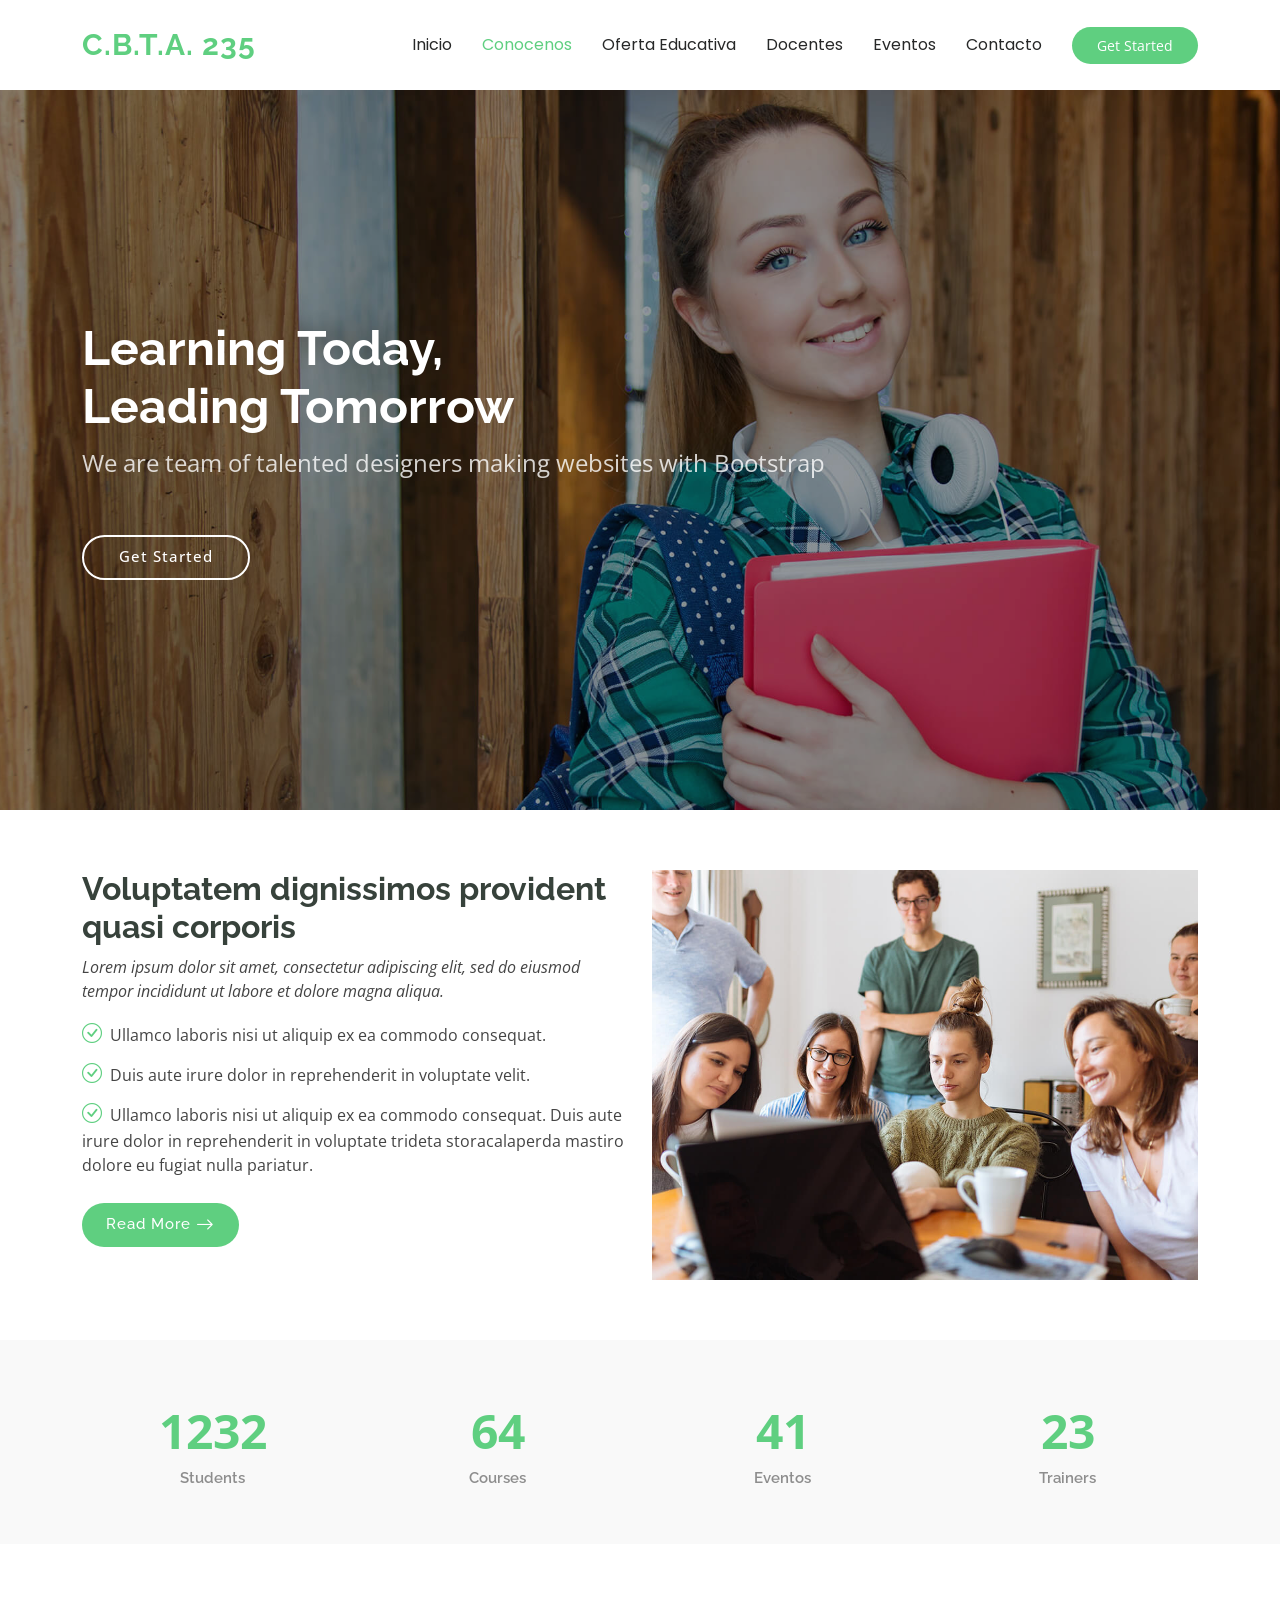
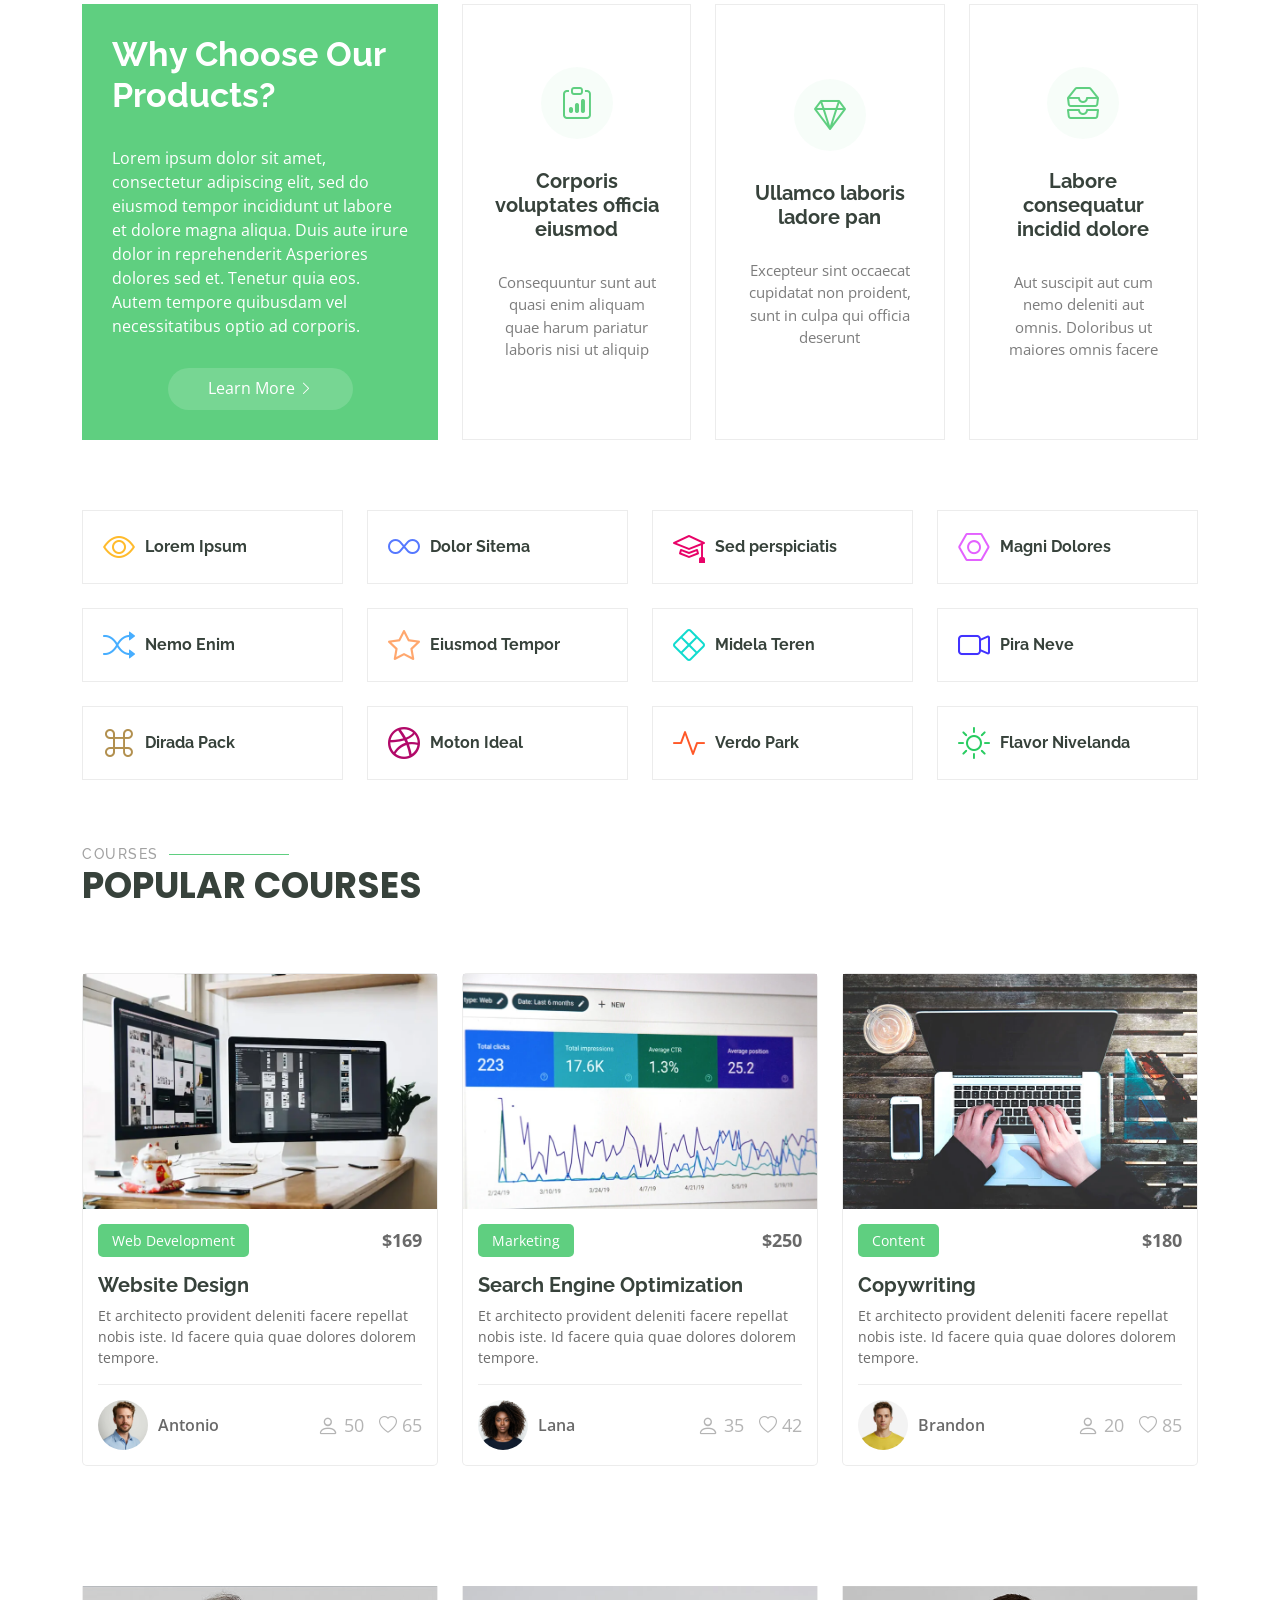
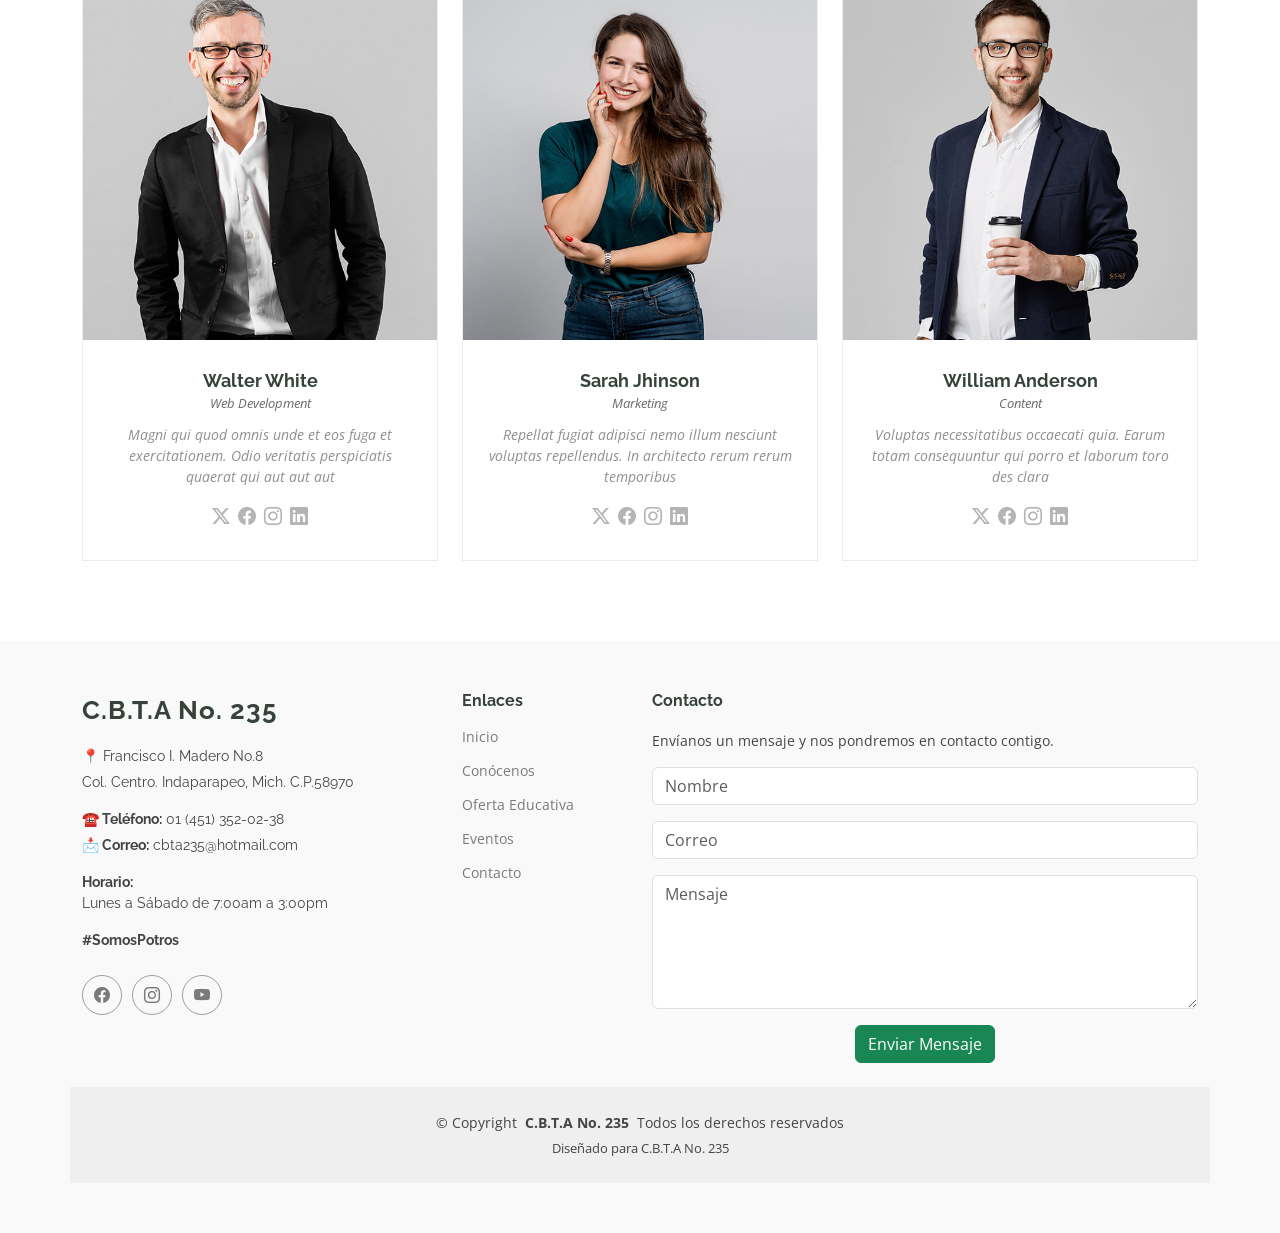
==== Pagina/index.html @ c80070fd "Contactos funcionando" ====
<!DOCTYPE html>
<html lang="en">

<head>
  <meta charset="utf-8">
  <meta content="width=device-width, initial-scale=1.0" name="viewport">
  <title>C.B.T.A. 235</title>
  <meta name="description" content="">
  <meta name="keywords" content="">

  <!-- Favicons -->
  <link href="assets/img/favicon.png" rel="icon">
  <link href="assets/img/apple-touch-icon.png" rel="apple-touch-icon">

  <!-- Fonts -->
  <link href="https://fonts.googleapis.com" rel="preconnect">
  <link href="https://fonts.gstatic.com" rel="preconnect" crossorigin>
  <link href="https://fonts.googleapis.com/css2?family=Open+Sans:ital,wght@0,300;0,400;0,500;0,600;0,700;0,800;1,300;1,400;1,500;1,600;1,700;1,800&family=Poppins:ital,wght@0,100;0,200;0,300;0,400;0,500;0,600;0,700;0,800;0,900;1,100;1,200;1,300;1,400;1,500;1,600;1,700;1,800;1,900&family=Raleway:ital,wght@0,100;0,200;0,300;0,400;0,500;0,600;0,700;0,800;0,900;1,100;1,200;1,300;1,400;1,500;1,600;1,700;1,800;1,900&display=swap" rel="stylesheet">

  <!-- Vendor CSS Files -->
  <link href="assets/vendor/bootstrap/css/bootstrap.min.css" rel="stylesheet">
  <link href="assets/vendor/bootstrap-icons/bootstrap-icons.css" rel="stylesheet">
  <link href="assets/vendor/aos/aos.css" rel="stylesheet">
  <link href="assets/vendor/glightbox/css/glightbox.min.css" rel="stylesheet">
  <link href="assets/vendor/swiper/swiper-bundle.min.css" rel="stylesheet">

  <!-- Main CSS File -->
  <link href="assets/css/main.css" rel="stylesheet">


</head>

<body class="index-page">

  <header id="header" class="header d-flex align-items-center sticky-top">
    <div class="container-fluid container-xl position-relative d-flex align-items-center">

      <a href="index.html" class="logo d-flex align-items-center me-auto">
        <!-- Uncomment the line below if you also wish to use an image logo -->
        <!-- <img src="assets/img/logo.webp" alt=""> -->
        <h1 class="sitename">C.B.T.A. 235</h1>
      </a>

      <nav id="navmenu" class="navmenu">
        <ul>
          <li><a href="index.html">Inicio<br></a></li>
          <li><a href="about.html" class="active">Conocenos</a></li>
          <li><a href="courses.html">Oferta Educativa</a></li>
          <li><a href="trainers.html">Docentes</a></li>
          <li><a href="events.html">Eventos</a></li>
          <li><a href="contact.html">Contacto</a></li>
        </ul>
        <i class="mobile-nav-toggle d-xl-none bi bi-list"></i>
      </nav>

      <a class="btn-getstarted" href="courses.html">Get Started</a>

    </div>
  </header>

  <main class="main">

    <!-- Hero Section -->
    <section id="hero" class="hero section dark-background">

      <img src="assets/img/hero-bg.jpg" alt="" data-aos="fade-in">

      <div class="container">
        <h2 data-aos="fade-up" data-aos-delay="100">Learning Today,<br>Leading Tomorrow</h2>
        <p data-aos="fade-up" data-aos-delay="200">We are team of talented designers making websites with Bootstrap</p>
        <div class="d-flex mt-4" data-aos="fade-up" data-aos-delay="300">
          <a href="courses.html" class="btn-get-started">Get Started</a>
        </div>
      </div>

    </section><!-- /Hero Section -->

    <!-- About Section -->
    <section id="about" class="about section">

      <div class="container">

        <div class="row gy-4">

          <div class="col-lg-6 order-1 order-lg-2" data-aos="fade-up" data-aos-delay="100">
            <img src="assets/img/about.jpg" class="img-fluid" alt="">
          </div>

          <div class="col-lg-6 order-2 order-lg-1 content" data-aos="fade-up" data-aos-delay="200">
            <h3>Voluptatem dignissimos provident quasi corporis</h3>
            <p class="fst-italic">
              Lorem ipsum dolor sit amet, consectetur adipiscing elit, sed do eiusmod tempor incididunt ut labore et dolore
              magna aliqua.
            </p>
            <ul>
              <li><i class="bi bi-check-circle"></i> <span>Ullamco laboris nisi ut aliquip ex ea commodo consequat.</span></li>
              <li><i class="bi bi-check-circle"></i> <span>Duis aute irure dolor in reprehenderit in voluptate velit.</span></li>
              <li><i class="bi bi-check-circle"></i> <span>Ullamco laboris nisi ut aliquip ex ea commodo consequat. Duis aute irure dolor in reprehenderit in voluptate trideta storacalaperda mastiro dolore eu fugiat nulla pariatur.</span></li>
            </ul>
            <a href="#" class="read-more"><span>Read More</span><i class="bi bi-arrow-right"></i></a>
          </div>

        </div>

      </div>

    </section><!-- /About Section -->

    <!-- Counts Section -->
    <section id="counts" class="section counts light-background">

      <div class="container" data-aos="fade-up" data-aos-delay="100">

        <div class="row gy-4">

          <div class="col-lg-3 col-md-6">
            <div class="stats-item text-center w-100 h-100">
              <span data-purecounter-start="0" data-purecounter-end="1232" data-purecounter-duration="1" class="purecounter"></span>
              <p>Students</p>
            </div>
          </div><!-- End Stats Item -->

          <div class="col-lg-3 col-md-6">
            <div class="stats-item text-center w-100 h-100">
              <span data-purecounter-start="0" data-purecounter-end="64" data-purecounter-duration="1" class="purecounter"></span>
              <p>Courses</p>
            </div>
          </div><!-- End Stats Item -->

          <div class="col-lg-3 col-md-6">
            <div class="stats-item text-center w-100 h-100">
              <span data-purecounter-start="0" data-purecounter-end="42" data-purecounter-duration="1" class="purecounter"></span>
              <p>Eventos</p>
            </div>
          </div><!-- End Stats Item -->

          <div class="col-lg-3 col-md-6">
            <div class="stats-item text-center w-100 h-100">
              <span data-purecounter-start="0" data-purecounter-end="24" data-purecounter-duration="1" class="purecounter"></span>
              <p>Trainers</p>
            </div>
          </div><!-- End Stats Item -->

        </div>

      </div>

    </section><!-- /Counts Section -->

    <!-- Why Us Section -->
    <section id="why-us" class="section why-us">

      <div class="container">

        <div class="row gy-4">

          <div class="col-lg-4" data-aos="fade-up" data-aos-delay="100">
            <div class="why-box">
              <h3>Why Choose Our Products?</h3>
              <p>
                Lorem ipsum dolor sit amet, consectetur adipiscing elit, sed do eiusmod tempor incididunt ut labore et dolore magna aliqua. Duis aute irure dolor in reprehenderit
                Asperiores dolores sed et. Tenetur quia eos. Autem tempore quibusdam vel necessitatibus optio ad corporis.
              </p>
              <div class="text-center">
                <a href="#" class="more-btn"><span>Learn More</span> <i class="bi bi-chevron-right"></i></a>
              </div>
            </div>
          </div><!-- End Why Box -->

          <div class="col-lg-8 d-flex align-items-stretch">
            <div class="row gy-4" data-aos="fade-up" data-aos-delay="200">

              <div class="col-xl-4">
                <div class="icon-box d-flex flex-column justify-content-center align-items-center">
                  <i class="bi bi-clipboard-data"></i>
                  <h4>Corporis voluptates officia eiusmod</h4>
                  <p>Consequuntur sunt aut quasi enim aliquam quae harum pariatur laboris nisi ut aliquip</p>
                </div>
              </div><!-- End Icon Box -->

              <div class="col-xl-4" data-aos="fade-up" data-aos-delay="300">
                <div class="icon-box d-flex flex-column justify-content-center align-items-center">
                  <i class="bi bi-gem"></i>
                  <h4>Ullamco laboris ladore pan</h4>
                  <p>Excepteur sint occaecat cupidatat non proident, sunt in culpa qui officia deserunt</p>
                </div>
              </div><!-- End Icon Box -->

              <div class="col-xl-4" data-aos="fade-up" data-aos-delay="400">
                <div class="icon-box d-flex flex-column justify-content-center align-items-center">
                  <i class="bi bi-inboxes"></i>
                  <h4>Labore consequatur incidid dolore</h4>
                  <p>Aut suscipit aut cum nemo deleniti aut omnis. Doloribus ut maiores omnis facere</p>
                </div>
              </div><!-- End Icon Box -->

            </div>
          </div>

        </div>

      </div>

    </section><!-- /Why Us Section -->

    <!-- Features Section -->
    <section id="features" class="features section">

      <div class="container">

        <div class="row gy-4">

          <div class="col-lg-3 col-md-4" data-aos="fade-up" data-aos-delay="100">
            <div class="features-item">
              <i class="bi bi-eye" style="color: #ffbb2c;"></i>
              <h3><a href="" class="stretched-link">Lorem Ipsum</a></h3>
            </div>
          </div><!-- End Feature Item -->

          <div class="col-lg-3 col-md-4" data-aos="fade-up" data-aos-delay="200">
            <div class="features-item">
              <i class="bi bi-infinity" style="color: #5578ff;"></i>
              <h3><a href="" class="stretched-link">Dolor Sitema</a></h3>
            </div>
          </div><!-- End Feature Item -->

          <div class="col-lg-3 col-md-4" data-aos="fade-up" data-aos-delay="300">
            <div class="features-item">
              <i class="bi bi-mortarboard" style="color: #e80368;"></i>
              <h3><a href="" class="stretched-link">Sed perspiciatis</a></h3>
            </div>
          </div><!-- End Feature Item -->

          <div class="col-lg-3 col-md-4" data-aos="fade-up" data-aos-delay="400">
            <div class="features-item">
              <i class="bi bi-nut" style="color: #e361ff;"></i>
              <h3><a href="" class="stretched-link">Magni Dolores</a></h3>
            </div>
          </div><!-- End Feature Item -->

          <div class="col-lg-3 col-md-4" data-aos="fade-up" data-aos-delay="500">
            <div class="features-item">
              <i class="bi bi-shuffle" style="color: #47aeff;"></i>
              <h3><a href="" class="stretched-link">Nemo Enim</a></h3>
            </div>
          </div><!-- End Feature Item -->

          <div class="col-lg-3 col-md-4" data-aos="fade-up" data-aos-delay="600">
            <div class="features-item">
              <i class="bi bi-star" style="color: #ffa76e;"></i>
              <h3><a href="" class="stretched-link">Eiusmod Tempor</a></h3>
            </div>
          </div><!-- End Feature Item -->

          <div class="col-lg-3 col-md-4" data-aos="fade-up" data-aos-delay="700">
            <div class="features-item">
              <i class="bi bi-x-diamond" style="color: #11dbcf;"></i>
              <h3><a href="" class="stretched-link">Midela Teren</a></h3>
            </div>
          </div><!-- End Feature Item -->

          <div class="col-lg-3 col-md-4" data-aos="fade-up" data-aos-delay="800">
            <div class="features-item">
              <i class="bi bi-camera-video" style="color: #4233ff;"></i>
              <h3><a href="" class="stretched-link">Pira Neve</a></h3>
            </div>
          </div><!-- End Feature Item -->

          <div class="col-lg-3 col-md-4" data-aos="fade-up" data-aos-delay="900">
            <div class="features-item">
              <i class="bi bi-command" style="color: #b2904f;"></i>
              <h3><a href="" class="stretched-link">Dirada Pack</a></h3>
            </div>
          </div><!-- End Feature Item -->

          <div class="col-lg-3 col-md-4" data-aos="fade-up" data-aos-delay="1000">
            <div class="features-item">
              <i class="bi bi-dribbble" style="color: #b20969;"></i>
              <h3><a href="" class="stretched-link">Moton Ideal</a></h3>
            </div>
          </div><!-- End Feature Item -->

          <div class="col-lg-3 col-md-4" data-aos="fade-up" data-aos-delay="1100">
            <div class="features-item">
              <i class="bi bi-activity" style="color: #ff5828;"></i>
              <h3><a href="" class="stretched-link">Verdo Park</a></h3>
            </div>
          </div><!-- End Feature Item -->

          <div class="col-lg-3 col-md-4" data-aos="fade-up" data-aos-delay="1200">
            <div class="features-item">
              <i class="bi bi-brightness-high" style="color: #29cc61;"></i>
              <h3><a href="" class="stretched-link">Flavor Nivelanda</a></h3>
            </div>
          </div><!-- End Feature Item -->

        </div>

      </div>

    </section><!-- /Features Section -->

    <!-- Courses Section -->
    <section id="courses" class="courses section">

      <!-- Section Title -->
      <div class="container section-title" data-aos="fade-up">
        <h2>Courses</h2>
        <p>Popular Courses</p>
      </div><!-- End Section Title -->

      <div class="container">

        <div class="row">

          <div class="col-lg-4 col-md-6 d-flex align-items-stretch" data-aos="zoom-in" data-aos-delay="100">
            <div class="course-item">
              <img src="assets/img/course/course-1.webp" class="img-fluid" alt="...">
              <div class="course-content">
                <div class="d-flex justify-content-between align-items-center mb-3">
                  <p class="category">Web Development</p>
                  <p class="price">$169</p>
                </div>

                <h3><a href="course-details.html">Website Design</a></h3>
                <p class="description">Et architecto provident deleniti facere repellat nobis iste. Id facere quia quae dolores dolorem tempore.</p>
                <div class="trainer d-flex justify-content-between align-items-center">
                  <div class="trainer-profile d-flex align-items-center">
                    <img src="assets/img/person/person-m-7.webp" class="img-fluid" alt="">
                    <a href="" class="trainer-link">Antonio</a>
                  </div>
                  <div class="trainer-rank d-flex align-items-center">
                    <i class="bi bi-person user-icon"></i>&nbsp;50
                    &nbsp;&nbsp;
                    <i class="bi bi-heart heart-icon"></i>&nbsp;65
                  </div>
                </div>
              </div>
            </div>
          </div> <!-- End Course Item-->

          <div class="col-lg-4 col-md-6 d-flex align-items-stretch mt-4 mt-md-0" data-aos="zoom-in" data-aos-delay="200">
            <div class="course-item">
              <img src="assets/img/course/course-2.webp" class="img-fluid" alt="...">
              <div class="course-content">
                <div class="d-flex justify-content-between align-items-center mb-3">
                  <p class="category">Marketing</p>
                  <p class="price">$250</p>
                </div>

                <h3><a href="course-details.html">Search Engine Optimization</a></h3>
                <p class="description">Et architecto provident deleniti facere repellat nobis iste. Id facere quia quae dolores dolorem tempore.</p>
                <div class="trainer d-flex justify-content-between align-items-center">
                  <div class="trainer-profile d-flex align-items-center">
                    <img src="assets/img/person/person-f-14.webp" class="img-fluid" alt="">
                    <a href="" class="trainer-link">Lana</a>
                  </div>
                  <div class="trainer-rank d-flex align-items-center">
                    <i class="bi bi-person user-icon"></i>&nbsp;35
                    &nbsp;&nbsp;
                    <i class="bi bi-heart heart-icon"></i>&nbsp;42
                  </div>
                </div>
              </div>
            </div>
          </div> <!-- End Course Item-->

          <div class="col-lg-4 col-md-6 d-flex align-items-stretch mt-4 mt-lg-0" data-aos="zoom-in" data-aos-delay="300">
            <div class="course-item">
              <img src="assets/img/course/course-3.webp" class="img-fluid" alt="...">
              <div class="course-content">
                <div class="d-flex justify-content-between align-items-center mb-3">
                  <p class="category">Content</p>
                  <p class="price">$180</p>
                </div>

                <h3><a href="course-details.html">Copywriting</a></h3>
                <p class="description">Et architecto provident deleniti facere repellat nobis iste. Id facere quia quae dolores dolorem tempore.</p>
                <div class="trainer d-flex justify-content-between align-items-center">
                  <div class="trainer-profile d-flex align-items-center">
                    <img src="assets/img/person/person-m-12.webp" class="img-fluid" alt="">
                    <a href="" class="trainer-link">Brandon</a>
                  </div>
                  <div class="trainer-rank d-flex align-items-center">
                    <i class="bi bi-person user-icon"></i>&nbsp;20
                    &nbsp;&nbsp;
                    <i class="bi bi-heart heart-icon"></i>&nbsp;85
                  </div>
                </div>
              </div>
            </div>
          </div> <!-- End Course Item-->

        </div>

      </div>

    </section><!-- /Courses Section -->

    <!-- Trainers Index Section -->
    <section id="trainers-index" class="section trainers-index">

      <div class="container">

        <div class="row">

          <div class="col-lg-4 col-md-6 d-flex" data-aos="fade-up" data-aos-delay="100">
            <div class="member">
              <img src="assets/img/trainers/trainer-1.jpg" class="img-fluid" alt="">
              <div class="member-content">
                <h4>Walter White</h4>
                <span>Web Development</span>
                <p>
                  Magni qui quod omnis unde et eos fuga et exercitationem. Odio veritatis perspiciatis quaerat qui aut aut aut
                </p>
                <div class="social">
                  <a href=""><i class="bi bi-twitter-x"></i></a>
                  <a href=""><i class="bi bi-facebook"></i></a>
                  <a href=""><i class="bi bi-instagram"></i></a>
                  <a href=""><i class="bi bi-linkedin"></i></a>
                </div>
              </div>
            </div>
          </div><!-- End Team Member -->

          <div class="col-lg-4 col-md-6 d-flex" data-aos="fade-up" data-aos-delay="200">
            <div class="member">
              <img src="assets/img/trainers/trainer-2.jpg" class="img-fluid" alt="">
              <div class="member-content">
                <h4>Sarah Jhinson</h4>
                <span>Marketing</span>
                <p>
                  Repellat fugiat adipisci nemo illum nesciunt voluptas repellendus. In architecto rerum rerum temporibus
                </p>
                <div class="social">
                  <a href=""><i class="bi bi-twitter-x"></i></a>
                  <a href=""><i class="bi bi-facebook"></i></a>
                  <a href=""><i class="bi bi-instagram"></i></a>
                  <a href=""><i class="bi bi-linkedin"></i></a>
                </div>
              </div>
            </div>
          </div><!-- End Team Member -->

          <div class="col-lg-4 col-md-6 d-flex" data-aos="fade-up" data-aos-delay="300">
            <div class="member">
              <img src="assets/img/trainers/trainer-3.jpg" class="img-fluid" alt="">
              <div class="member-content">
                <h4>William Anderson</h4>
                <span>Content</span>
                <p>
                  Voluptas necessitatibus occaecati quia. Earum totam consequuntur qui porro et laborum toro des clara
                </p>
                <div class="social">
                  <a href=""><i class="bi bi-twitter-x"></i></a>
                  <a href=""><i class="bi bi-facebook"></i></a>
                  <a href=""><i class="bi bi-instagram"></i></a>
                  <a href=""><i class="bi bi-linkedin"></i></a>
                </div>
              </div>
            </div>
          </div><!-- End Team Member -->

        </div>

      </div>

    </section><!-- /Trainers Index Section -->

  </main>

<footer id="footer" class="footer position-relative light-background">

  <div class="container footer-top">
    <div class="row gy-4">

      <!-- INFORMACIÓN -->
      <div class="col-lg-4 col-md-6 footer-about">
        <a href="index.html" class="logo d-flex align-items-center">
          <span class="sitename">C.B.T.A No. 235</span>
        </a>

        <div class="footer-contact pt-3">
          <p>📍 Francisco I. Madero No.8</p>
          <p>Col. Centro. Indaparapeo, Mich. C.P.58970</p>

          <p class="mt-3">
            <strong>☎️ Teléfono:</strong>
            <span>01 (451) 352-02-38</span>
          </p>

          <p>
            <strong>📩 Correo:</strong>
            <span>cbta235@hotmail.com</span>
          </p>

          <p class="mt-3">
            <strong>Horario:</strong><br>
            Lunes a Sábado de 7:00am a 3:00pm
          </p>

          <p class="mt-3">
            <strong>#SomosPotros</strong>
          </p>
        </div>

        <div class="social-links d-flex mt-4">
          <a href=""><i class="bi bi-facebook"></i></a>
          <a href=""><i class="bi bi-instagram"></i></a>
          <a href=""><i class="bi bi-youtube"></i></a>
        </div>
      </div>

      <!-- ENLACES -->
      <div class="col-lg-2 col-md-3 footer-links">
        <h4>Enlaces</h4>
        <ul>
          <li><a href="index.html">Inicio</a></li>
          <li><a href="about.html">Conócenos</a></li>
          <li><a href="courses.html">Oferta Educativa</a></li>
          <li><a href="events.html">Eventos</a></li>
          <li><a href="contact.html">Contacto</a></li>
        </ul>
      </div>

      <!-- CONTACTO -->
      <div class="col-lg-6 col-md-12 footer-newsletter">
        <h4>Contacto</h4>
        <p>Envíanos un mensaje y nos pondremos en contacto contigo.</p>

        <form action="forms/contact.php" method="post" class="php-email-form">

          <div class="mb-3">
            <input type="text" name="name" class="form-control" placeholder="Nombre" required>
          </div>

          <div class="mb-3">
            <input type="email" name="email" class="form-control" placeholder="Correo" required>
          </div>

          <div class="mb-3">
            <textarea name="message" rows="5" class="form-control" placeholder="Mensaje" required></textarea>
          </div>

          <div class="text-center">
            <button type="submit" class="btn btn-success">
              Enviar Mensaje
            </button>
          </div>

        </form>
      </div>

    </div>
  </div>

  <div class="container copyright text-center mt-4">
    <p>
      © <span>Copyright</span>
      <strong class="px-1 sitename">C.B.T.A No. 235</strong>
      <span>Todos los derechos reservados</span>
    </p>

    <div class="credits">
      Diseñado para C.B.T.A No. 235
    </div>
  </div>

</footer>

  <!-- Scroll Top -->
  <a href="#" id="scroll-top" class="scroll-top d-flex align-items-center justify-content-center"><i class="bi bi-arrow-up-short"></i></a>

  <!-- Preloader -->
  <div id="preloader"></div>

  <!-- Vendor JS Files -->
  <script src="assets/vendor/bootstrap/js/bootstrap.bundle.min.js"></script>
  <script src="assets/vendor/php-email-form/validate.js"></script>
  <script src="assets/vendor/aos/aos.js"></script>
  <script src="assets/vendor/glightbox/js/glightbox.min.js"></script>
  <script src="assets/vendor/purecounter/purecounter_vanilla.js"></script>
  <script src="assets/vendor/swiper/swiper-bundle.min.js"></script>

  <!-- Main JS File -->
  <script src="assets/js/main.js"></script>

</body>

</html>
---- Pagina/assets/css/main.css ----
/**
* Template Name: Mentor
* Template URL: https://bootstrapmade.com/mentor-free-education-bootstrap-theme/
* Updated: Jul 07 2025 with Bootstrap v5.3.7
* Author: BootstrapMade.com
* License: https://bootstrapmade.com/license/
*/

/*--------------------------------------------------------------
# Font & Color Variables
# Help: https://bootstrapmade.com/color-system/
--------------------------------------------------------------*/
/* Fonts */
:root {
  --default-font: "Open Sans",  system-ui, -apple-system, "Segoe UI", Roboto, "Helvetica Neue", Arial, "Noto Sans", "Liberation Sans", sans-serif, "Apple Color Emoji", "Segoe UI Emoji", "Segoe UI Symbol", "Noto Color Emoji";
  --heading-font: "Raleway",  sans-serif;
  --nav-font: "Poppins",  sans-serif;
}

/* Global Colors - The following color variables are used throughout the website. Updating them here will change the color scheme of the entire website */
:root { 
  --background-color: #ffffff; /* Background color for the entire website, including individual sections */
  --default-color: #444444; /* Default color used for the majority of the text content across the entire website */
  --heading-color: #37423b; /* Color for headings, subheadings and title throughout the website */
  --accent-color: #5fcf80; /* Accent color that represents your brand on the website. It's used for buttons, links, and other elements that need to stand out */
  --surface-color: #ffffff; /* The surface color is used as a background of boxed elements within sections, such as cards, icon boxes, or other elements that require a visual separation from the global background. */
  --contrast-color: #ffffff; /* Contrast color for text, ensuring readability against backgrounds of accent, heading, or default colors. */
}

/* Nav Menu Colors - The following color variables are used specifically for the navigation menu. They are separate from the global colors to allow for more customization options */
:root {
  --nav-color: #272828;  /* The default color of the main navmenu links */
  --nav-hover-color: #5fcf80; /* Applied to main navmenu links when they are hovered over or active */
  --nav-mobile-background-color: #ffffff; /* Used as the background color for mobile navigation menu */
  --nav-dropdown-background-color: #ffffff; /* Used as the background color for dropdown items that appear when hovering over primary navigation items */
  --nav-dropdown-color: #272828; /* Used for navigation links of the dropdown items in the navigation menu. */
  --nav-dropdown-hover-color: #5fcf80; /* Similar to --nav-hover-color, this color is applied to dropdown navigation links when they are hovered over. */
}

/* Color Presets - These classes override global colors when applied to any section or element, providing reuse of the sam color scheme. */

.light-background {
  --background-color: #f9f9f9;
  --surface-color: #ffffff;
}

.dark-background {
  --background-color: #060606;
  --default-color: #ffffff;
  --heading-color: #ffffff;
  --surface-color: #252525;
  --contrast-color: #ffffff;
}

/* Smooth scroll */
:root {
  scroll-behavior: smooth;
}

/*--------------------------------------------------------------
# General Styling & Shared Classes
--------------------------------------------------------------*/
body {
  color: var(--default-color);
  background-color: var(--background-color);
  font-family: var(--default-font);
}

a {
  color: var(--accent-color);
  text-decoration: none;
  transition: 0.3s;
}

a:hover {
  color: color-mix(in srgb, var(--accent-color), transparent 25%);
  text-decoration: none;
}

h1,
h2,
h3,
h4,
h5,
h6 {
  color: var(--heading-color);
  font-family: var(--heading-font);
}

/* PHP Email Form Messages
------------------------------*/
.php-email-form .error-message {
  display: none;
  background: #df1529;
  color: #ffffff;
  text-align: left;
  padding: 15px;
  margin-bottom: 24px;
  font-weight: 600;
}

.php-email-form .sent-message {
  display: none;
  color: #ffffff;
  background: #059652;
  text-align: center;
  padding: 15px;
  margin-bottom: 24px;
  font-weight: 600;
}

.php-email-form .loading {
  display: none;
  background: var(--surface-color);
  text-align: center;
  padding: 15px;
  margin-bottom: 24px;
}

.php-email-form .loading:before {
  content: "";
  display: inline-block;
  border-radius: 50%;
  width: 24px;
  height: 24px;
  margin: 0 10px -6px 0;
  border: 3px solid var(--accent-color);
  border-top-color: var(--surface-color);
  animation: php-email-form-loading 1s linear infinite;
}

@keyframes php-email-form-loading {
  0% {
    transform: rotate(0deg);
  }

  100% {
    transform: rotate(360deg);
  }
}

/* Pulsating Play Button
------------------------------*/
.pulsating-play-btn {
  width: 94px;
  height: 94px;
  background: radial-gradient(var(--accent-color) 50%, color-mix(in srgb, var(--accent-color), transparent 75%) 52%);
  border-radius: 50%;
  display: block;
  position: relative;
  overflow: hidden;
}

.pulsating-play-btn:before {
  content: "";
  position: absolute;
  width: 120px;
  height: 120px;
  animation-delay: 0s;
  animation: pulsate-play-btn 2s;
  animation-direction: forwards;
  animation-iteration-count: infinite;
  animation-timing-function: steps;
  opacity: 1;
  border-radius: 50%;
  border: 5px solid color-mix(in srgb, var(--accent-color), transparent 30%);
  top: -15%;
  left: -15%;
  background: rgba(198, 16, 0, 0);
}

.pulsating-play-btn:after {
  content: "";
  position: absolute;
  left: 50%;
  top: 50%;
  transform: translateX(-40%) translateY(-50%);
  width: 0;
  height: 0;
  border-top: 10px solid transparent;
  border-bottom: 10px solid transparent;
  border-left: 15px solid #fff;
  z-index: 100;
  transition: all 400ms cubic-bezier(0.55, 0.055, 0.675, 0.19);
}

.pulsating-play-btn:hover:before {
  content: "";
  position: absolute;
  left: 50%;
  top: 50%;
  transform: translateX(-40%) translateY(-50%);
  width: 0;
  height: 0;
  border: none;
  border-top: 10px solid transparent;
  border-bottom: 10px solid transparent;
  border-left: 15px solid #fff;
  z-index: 200;
  animation: none;
  border-radius: 0;
}

.pulsating-play-btn:hover:after {
  border-left: 15px solid var(--accent-color);
  transform: scale(20);
}

@keyframes pulsate-play-btn {
  0% {
    transform: scale(0.6, 0.6);
    opacity: 1;
  }

  100% {
    transform: scale(1, 1);
    opacity: 0;
  }
}

/*--------------------------------------------------------------
# Global Header
--------------------------------------------------------------*/
.header {
  color: var(--default-color);
  background-color: var(--background-color);
  padding: 15px 0;
  transition: all 0.5s;
  z-index: 997;
}

.header .logo {
  line-height: 1;
}

.header .logo img {
  max-height: 36px;
  margin-right: 8px;
}

.header .logo h1 {
  font-weight: 700;
  font-size: 30px;
  margin: 0;
  letter-spacing: 1px;
  text-transform: uppercase;
  color: var(--accent-color);
}

.header .btn-getstarted,
.header .btn-getstarted:focus {
  color: var(--contrast-color);
  background: var(--accent-color);
  font-size: 14px;
  padding: 8px 25px;
  margin: 0 0 0 30px;
  border-radius: 50px;
  transition: 0.3s;
}

.header .btn-getstarted:hover,
.header .btn-getstarted:focus:hover {
  color: var(--contrast-color);
  background: color-mix(in srgb, var(--accent-color), transparent 15%);
}

@media (max-width: 1200px) {
  .header .logo {
    order: 1;
  }

  .header .btn-getstarted {
    order: 2;
    margin: 0 15px 0 0;
    padding: 6px 15px;
  }

  .header .navmenu {
    order: 3;
  }
}

.scrolled .header {
  box-shadow: 0px 0 18px rgba(0, 0, 0, 0.1);
}

/*--------------------------------------------------------------
# Navigation Menu
--------------------------------------------------------------*/
/* Navmenu - Desktop */
@media (min-width: 1200px) {
  .navmenu {
    padding: 0;
  }

  .navmenu ul {
    margin: 0;
    padding: 0;
    display: flex;
    list-style: none;
    align-items: center;
  }

  .navmenu li {
    position: relative;
  }

  .navmenu a,
  .navmenu a:focus {
    color: var(--nav-color);
    padding: 18px 15px;
    font-size: 16px;
    font-family: var(--nav-font);
    font-weight: 400;
    display: flex;
    align-items: center;
    justify-content: space-between;
    white-space: nowrap;
    transition: 0.3s;
  }

  .navmenu a i,
  .navmenu a:focus i {
    font-size: 12px;
    line-height: 0;
    margin-left: 5px;
    transition: 0.3s;
  }

  .navmenu li:last-child a {
    padding-right: 0;
  }

  .navmenu li:hover>a,
  .navmenu .active,
  .navmenu .active:focus {
    color: var(--nav-hover-color);
  }

  .navmenu .dropdown ul {
    margin: 0;
    padding: 10px 0;
    background: var(--nav-dropdown-background-color);
    display: block;
    position: absolute;
    visibility: hidden;
    left: 14px;
    top: 130%;
    opacity: 0;
    transition: 0.3s;
    border-radius: 4px;
    z-index: 99;
    box-shadow: 0px 0px 30px rgba(0, 0, 0, 0.1);
  }

  .navmenu .dropdown ul li {
    min-width: 200px;
  }

  .navmenu .dropdown ul a {
    padding: 10px 20px;
    font-size: 15px;
    text-transform: none;
    color: var(--nav-dropdown-color);
  }

  .navmenu .dropdown ul a i {
    font-size: 12px;
  }

  .navmenu .dropdown ul a:hover,
  .navmenu .dropdown ul .active:hover,
  .navmenu .dropdown ul li:hover>a {
    color: var(--nav-dropdown-hover-color);
  }

  .navmenu .dropdown:hover>ul {
    opacity: 1;
    top: 100%;
    visibility: visible;
  }

  .navmenu .dropdown .dropdown ul {
    top: 0;
    left: -90%;
    visibility: hidden;
  }

  .navmenu .dropdown .dropdown:hover>ul {
    opacity: 1;
    top: 0;
    left: -100%;
    visibility: visible;
  }
}

/* Navmenu - Mobile */
@media (max-width: 1199px) {
  .mobile-nav-toggle {
    color: var(--nav-color);
    font-size: 28px;
    line-height: 0;
    margin-right: 10px;
    cursor: pointer;
    transition: color 0.3s;
  }

  .navmenu {
    padding: 0;
    z-index: 9997;
  }

  .navmenu ul {
    display: none;
    list-style: none;
    position: absolute;
    inset: 60px 20px 20px 20px;
    padding: 10px 0;
    margin: 0;
    border-radius: 6px;
    background-color: var(--nav-mobile-background-color);
    border: 1px solid color-mix(in srgb, var(--default-color), transparent 90%);
    box-shadow: none;
    overflow-y: auto;
    transition: 0.3s;
    z-index: 9998;
  }

  .navmenu a,
  .navmenu a:focus {
    color: var(--nav-dropdown-color);
    padding: 10px 20px;
    font-family: var(--nav-font);
    font-size: 17px;
    font-weight: 500;
    display: flex;
    align-items: center;
    justify-content: space-between;
    white-space: nowrap;
    transition: 0.3s;
  }

  .navmenu a i,
  .navmenu a:focus i {
    font-size: 12px;
    line-height: 0;
    margin-left: 5px;
    width: 30px;
    height: 30px;
    display: flex;
    align-items: center;
    justify-content: center;
    border-radius: 50%;
    transition: 0.3s;
    background-color: color-mix(in srgb, var(--accent-color), transparent 90%);
  }

  .navmenu a i:hover,
  .navmenu a:focus i:hover {
    background-color: var(--accent-color);
    color: var(--contrast-color);
  }

  .navmenu a:hover,
  .navmenu .active,
  .navmenu .active:focus {
    color: var(--nav-dropdown-hover-color);
  }

  .navmenu .active i,
  .navmenu .active:focus i {
    background-color: var(--accent-color);
    color: var(--contrast-color);
    transform: rotate(180deg);
  }

  .navmenu .dropdown ul {
    position: static;
    display: none;
    z-index: 99;
    padding: 10px 0;
    margin: 10px 20px;
    background-color: var(--nav-dropdown-background-color);
    transition: all 0.5s ease-in-out;
  }

  .navmenu .dropdown ul ul {
    background-color: rgba(33, 37, 41, 0.1);
  }

  .navmenu .dropdown>.dropdown-active {
    display: block;
    background-color: rgba(33, 37, 41, 0.03);
  }

  .mobile-nav-active {
    overflow: hidden;
  }

  .mobile-nav-active .mobile-nav-toggle {
    color: #fff;
    position: absolute;
    font-size: 32px;
    top: 15px;
    right: 15px;
    margin-right: 0;
    z-index: 9999;
  }

  .mobile-nav-active .navmenu {
    position: fixed;
    overflow: hidden;
    inset: 0;
    background: rgba(33, 37, 41, 0.8);
    transition: 0.3s;
  }

  .mobile-nav-active .navmenu>ul {
    display: block;
  }
}

/*--------------------------------------------------------------
# Global Footer
--------------------------------------------------------------*/
.footer {
  color: var(--default-color);
  background-color: var(--background-color);
  font-size: 14px;
  padding-bottom: 50px;
  position: relative;
}

.footer .footer-top {
  padding-top: 50px;
}

.footer .footer-about .logo {
  margin-bottom: 0;
}

.footer .footer-about .logo img {
  max-height: 40px;
  margin-right: 6px;
}

.footer .footer-about .logo span {
  font-size: 26px;
  font-weight: 700;
  letter-spacing: 1px;
  font-family: var(--heading-font);
  color: var(--heading-color);
}

.footer .footer-about p {
  font-size: 14px;
  font-family: var(--heading-font);
}

.footer .social-links a {
  display: flex;
  align-items: center;
  justify-content: center;
  width: 40px;
  height: 40px;
  border-radius: 50%;
  border: 1px solid color-mix(in srgb, var(--default-color), transparent 50%);
  font-size: 16px;
  color: color-mix(in srgb, var(--default-color), transparent 30%);
  margin-right: 10px;
  transition: 0.3s;
}

.footer .social-links a:hover {
  color: var(--accent-color);
  border-color: var(--accent-color);
}

.footer h4 {
  font-size: 16px;
  font-weight: bold;
  position: relative;
  padding-bottom: 12px;
}

.footer .footer-links {
  margin-bottom: 30px;
}

.footer .footer-links ul {
  list-style: none;
  padding: 0;
  margin: 0;
}

.footer .footer-links ul i {
  padding-right: 2px;
  font-size: 12px;
  line-height: 0;
}

.footer .footer-links ul li {
  padding: 10px 0;
  display: flex;
  align-items: center;
}

.footer .footer-links ul li:first-child {
  padding-top: 0;
}

.footer .footer-links ul a {
  color: color-mix(in srgb, var(--default-color), transparent 30%);
  display: inline-block;
  line-height: 1;
}

.footer .footer-links ul a:hover {
  color: var(--accent-color);
}

.footer .footer-contact p {
  margin-bottom: 5px;
}

.footer .footer-newsletter .newsletter-form {
  margin-top: 30px;
  margin-bottom: 15px;
  padding: 6px 8px;
  position: relative;
  border-radius: 50px;
  border: 1px solid color-mix(in srgb, var(--default-color), transparent 80%);
  display: flex;
  background-color: var(--surface-color);
  transition: 0.3s;
}

.footer .footer-newsletter .newsletter-form:focus-within {
  border-color: var(--accent-color);
}

.footer .footer-newsletter .newsletter-form input[type=email] {
  border: 0;
  padding: 4px 8px;
  width: 100%;
  background-color: var(--surface-color);
  color: var(--default-color);
}

.footer .footer-newsletter .newsletter-form input[type=email]:focus-visible {
  outline: none;
}

.footer .footer-newsletter .newsletter-form input[type=submit] {
  border: 0;
  font-size: 16px;
  padding: 0 20px 2px 20px;
  margin: -7px -8px -7px 0;
  background: var(--accent-color);
  color: var(--contrast-color);
  transition: 0.3s;
  border-radius: 50px;
}

.footer .footer-newsletter .newsletter-form input[type=submit]:hover {
  background: color-mix(in srgb, var(--accent-color), transparent 20%);
}

.footer .copyright {
  padding-top: 25px;
  padding-bottom: 25px;
  background-color: color-mix(in srgb, var(--default-color), transparent 95%);
}

.footer .copyright p {
  margin-bottom: 0;
}

.footer .credits {
  margin-top: 6px;
  font-size: 13px;
}

/*--------------------------------------------------------------
# Preloader
--------------------------------------------------------------*/
#preloader {
  position: fixed;
  inset: 0;
  z-index: 999999;
  overflow: hidden;
  background: var(--background-color);
  transition: all 0.6s ease-out;
}

#preloader:before {
  content: "";
  position: fixed;
  top: calc(50% - 30px);
  left: calc(50% - 30px);
  border: 6px solid #ffffff;
  border-color: var(--accent-color) transparent var(--accent-color) transparent;
  border-radius: 50%;
  width: 60px;
  height: 60px;
  animation: animate-preloader 1.5s linear infinite;
}

@keyframes animate-preloader {
  0% {
    transform: rotate(0deg);
  }

  100% {
    transform: rotate(360deg);
  }
}

/*--------------------------------------------------------------
# Scroll Top Button
--------------------------------------------------------------*/
.scroll-top {
  position: fixed;
  visibility: hidden;
  opacity: 0;
  right: 15px;
  bottom: -15px;
  z-index: 99999;
  background-color: var(--accent-color);
  width: 44px;
  height: 44px;
  border-radius: 50px;
  transition: all 0.4s;
}

.scroll-top i {
  font-size: 24px;
  color: var(--contrast-color);
  line-height: 0;
}

.scroll-top:hover {
  background-color: color-mix(in srgb, var(--accent-color), transparent 20%);
  color: var(--contrast-color);
}

.scroll-top.active {
  visibility: visible;
  opacity: 1;
  bottom: 15px;
}

/*--------------------------------------------------------------
# Disable aos animation delay on mobile devices
--------------------------------------------------------------*/
@media screen and (max-width: 768px) {
  [data-aos-delay] {
    transition-delay: 0 !important;
  }
}

/*--------------------------------------------------------------
# Global Page Titles & Breadcrumbs
--------------------------------------------------------------*/
.page-title {
  --default-color: var(--contrast-color);
  --background-color: var(--accent-color);
  --heading-color: var(--contrast-color);
  color: var(--default-color);
  background-color: var(--background-color);
  position: relative;
}

.page-title .heading {
  padding: 80px 0;
  border-top: 1px solid color-mix(in srgb, var(--default-color), transparent 90%);
}

.page-title .heading h1 {
  font-size: 38px;
  font-weight: 700;
}

.page-title nav {
  background-color: color-mix(in srgb, var(--accent-color) 90%, black 5%);
  padding: 20px 0;
}

.page-title nav a {
  color: var(--default-color);
}

.page-title nav ol {
  display: flex;
  flex-wrap: wrap;
  list-style: none;
  margin: 0;
  font-size: 16px;
  font-weight: 600;
}

.page-title nav ol li+li {
  padding-left: 10px;
}

.page-title nav ol li+li::before {
  content: "/";
  display: inline-block;
  padding-right: 10px;
  color: color-mix(in srgb, var(--default-color), transparent 70%);
}

/*--------------------------------------------------------------
# Global Sections
--------------------------------------------------------------*/
section,
.section {
  color: var(--default-color);
  background-color: var(--background-color);
  padding: 60px 0;
  scroll-margin-top: 900px;
  overflow: clip;
}

@media (max-width: 1199px) {

  section,
  .section {
    scroll-margin-top: 66px;
  }
}

/*--------------------------------------------------------------
# Global Section Titles
--------------------------------------------------------------*/
.section-title {
  padding-bottom: 60px;
  position: relative;
}

.section-title h2 {
  font-size: 14px;
  font-weight: 500;
  padding: 0;
  line-height: 1px;
  margin: 0;
  letter-spacing: 1.5px;
  text-transform: uppercase;
  color: color-mix(in srgb, var(--default-color), transparent 50%);
  position: relative;
}

.section-title h2::after {
  content: "";
  width: 120px;
  height: 1px;
  display: inline-block;
  background: var(--accent-color);
  margin: 4px 10px;
}

.section-title p {
  color: var(--heading-color);
  margin: 0;
  font-size: 36px;
  font-weight: 700;
  font-family: var(--nav-font);
  text-transform: uppercase;
}

/*--------------------------------------------------------------
# Hero Section
--------------------------------------------------------------*/
.hero {
  width: 100%;
  min-height: 80vh;
  position: relative;
  padding: 80px 0;
  display: flex;
  align-items: center;
  justify-content: center;
  color: var(--default-color);
}

.hero img {
  position: absolute;
  inset: 0;
  display: block;
  width: 100%;
  height: 100%;
  object-fit: cover;
  z-index: 1;
}

.hero:before {
  content: "";
  background: color-mix(in srgb, var(--background-color), transparent 60%);
  position: absolute;
  inset: 0;
  z-index: 2;
}

.hero .container {
  position: relative;
  z-index: 3;
}

.hero h2 {
  margin: 0;
  font-size: 48px;
  font-weight: 700;
}

.hero p {
  color: color-mix(in srgb, var(--default-color), transparent 20%);
  margin: 10px 0 0 0;
  font-size: 24px;
}

.hero .btn-get-started {
  font-weight: 500;
  font-size: 15px;
  letter-spacing: 1px;
  display: inline-block;
  padding: 8px 35px 10px 35px;
  border-radius: 50px;
  transition: 0.4s;
  margin-top: 30px;
  border: 2px solid var(--default-color);
  color: var(--default-color);
}

.hero .btn-get-started:hover {
  background: var(--accent-color);
  border: 2px solid var(--accent-color);
}

@media (max-width: 768px) {
  .hero h2 {
    font-size: 32px;
  }

  .hero p {
    font-size: 18px;
  }
}

/*--------------------------------------------------------------
# About Section
--------------------------------------------------------------*/
.about .content h3 {
  font-size: 2rem;
  font-weight: 700;
}

.about .content ul {
  list-style: none;
  padding: 0;
}

.about .content ul li {
  padding-bottom: 10px;
}

.about .content ul i {
  font-size: 1.25rem;
  margin-right: 4px;
  color: var(--accent-color);
}

.about .content p:last-child {
  margin-bottom: 0;
}

.about .content .read-more {
  background: var(--accent-color);
  color: var(--contrast-color);
  font-family: var(--heading-font);
  font-weight: 500;
  font-size: 15px;
  letter-spacing: 1px;
  padding: 10px 24px 12px 24px;
  border-radius: 50px;
  transition: 0.3s;
  display: inline-flex;
  align-items: center;
  justify-content: center;
}

.about .content .read-more i {
  font-size: 18px;
  margin-left: 5px;
  line-height: 0;
  transition: 0.3s;
}

.about .content .read-more:hover {
  background: color-mix(in srgb, var(--accent-color), transparent 20%);
  padding-right: 19px;
}

.about .content .read-more:hover i {
  margin-left: 10px;
}

/*--------------------------------------------------------------
# Counts Section
--------------------------------------------------------------*/
.counts {
  padding: 25px 0;
}

.counts .stats-item {
  padding: 30px;
  width: 100%;
}

.counts .stats-item span {
  font-size: 48px;
  display: block;
  color: var(--accent-color);
  font-weight: 700;
}

.counts .stats-item p {
  color: color-mix(in srgb, var(--default-color), transparent 40%);
  padding: 0;
  margin: 0;
  font-family: var(--heading-font);
  font-size: 15px;
  font-weight: 600;
}

/*--------------------------------------------------------------
# Why Us Section
--------------------------------------------------------------*/
.why-us .why-box {
  color: var(--contrast-color);
  background: var(--accent-color);
  padding: 30px;
}

.why-us .why-box h3 {
  color: var(--contrast-color);
  font-weight: 700;
  font-size: 34px;
  margin-bottom: 30px;
}

.why-us .why-box p {
  margin-bottom: 30px;
}

.why-us .why-box .more-btn {
  display: inline-block;
  background: color-mix(in srgb, var(--contrast-color), transparent 85%);
  padding: 8px 40px 10px 40px;
  color: var(--contrast-color);
  transition: all ease-in-out 0.4s;
  border-radius: 50px;
}

.why-us .why-box .more-btn i {
  font-size: 14px;
}

.why-us .why-box .more-btn:hover {
  color: var(--accent-color);
  background: var(--surface-color);
}

.why-us .icon-box {
  background-color: var(--surface-color);
  text-align: center;
  padding: 40px 30px;
  width: 100%;
  height: 100%;
  border: 1px solid color-mix(in srgb, var(--default-color), transparent 90%);
}

.why-us .icon-box i {
  color: var(--accent-color);
  font-size: 32px;
  margin-bottom: 30px;
  background: color-mix(in srgb, var(--accent-color), transparent 95%);
  border-radius: 50px;
  display: flex;
  align-items: center;
  justify-content: center;
  width: 72px;
  height: 72px;
  transition: 0.3s;
}

.why-us .icon-box h4 {
  font-size: 20px;
  font-weight: 700;
  margin: 0 0 30px 0;
}

.why-us .icon-box p {
  font-size: 15px;
  color: color-mix(in srgb, var(--default-color), transparent 30%);
}

.why-us .icon-box:hover i {
  color: var(--contrast-color);
  background: var(--accent-color);
}

/*--------------------------------------------------------------
# Features Section
--------------------------------------------------------------*/
.features {
  padding: 10px 0;
}

.features .features-item {
  background-color: var(--surface-color);
  display: flex;
  align-items: center;
  padding: 20px;
  transition: 0.3s;
  border: 1px solid color-mix(in srgb, var(--default-color), transparent 90%);
  position: relative;
}

.features .features-item i {
  font-size: 32px;
  padding-right: 10px;
  line-height: 0;
}

.features .features-item h3 {
  font-weight: 700;
  margin: 0;
  padding: 0;
  line-height: 1;
  font-size: 16px;
}

.features .features-item h3 a {
  color: var(--heading-color);
  transition: 0.3s;
}

.features .features-item:hover {
  border-color: var(--accent-color);
}

.features .features-item:hover h3 a {
  color: var(--accent-color);
}

/*--------------------------------------------------------------
# Courses Section
--------------------------------------------------------------*/
.courses .course-item {
  background-color: var(--surface-color);
  border: 1px solid color-mix(in srgb, var(--default-color), transparent 90%);
  border-radius: 5px;
}

.courses .course-content {
  padding: 15px;
}

.courses .course-content h3 {
  font-weight: 700;
  font-size: 20px;
}

.courses .course-content h3 a {
  color: var(--heading-color);
  transition: 0.3s;
}

.courses .course-content h3 a:hover {
  color: var(--accent-color);
}

.courses .course-content .category {
  background: var(--accent-color);
  color: var(--contrast-color);
  font-size: 14px;
  padding: 6px 14px;
  margin: 0;
  border-radius: 5px;
}

.courses .course-content .price {
  margin: 0;
  font-weight: 700;
  font-size: 18px;
  color: color-mix(in srgb, var(--default-color), transparent 20%);
}

.courses .course-content .description {
  font-size: 14px;
  color: color-mix(in srgb, var(--default-color), transparent 20%);
}

.courses .trainer {
  padding-top: 15px;
  border-top: 1px solid color-mix(in srgb, var(--default-color), transparent 90%);
}

.courses .trainer .trainer-profile img {
  max-width: 50px;
  border-radius: 50px;
}

.courses .trainer .trainer-profile .trainer-link {
  padding-left: 10px;
  font-weight: 600;
  font-size: 16px;
  color: color-mix(in srgb, var(--default-color), transparent 20%);
  transition: 0.3s;
}

.courses .trainer .trainer-profile .trainer-link:hover {
  color: var(--accent-color);
}

.courses .trainer .trainer-rank {
  font-size: 18px;
  color: color-mix(in srgb, var(--default-color), transparent 60%);
}

.courses .trainer .trainer-rank .user-icon {
  font-size: 22px;
}

/*--------------------------------------------------------------
# Trainers Index Section
--------------------------------------------------------------*/
.trainers-index .member {
  background-color: var(--surface-color);
  border: 1px solid color-mix(in srgb, var(--default-color), transparent 90%);
  text-align: center;
  margin-bottom: 20px;
}

.trainers-index .member img {
  margin: -1px -1px 30px -1px;
}

.trainers-index .member .member-content {
  padding: 0 20px 30px 20px;
}

.trainers-index .member h4 {
  font-weight: 700;
  margin-bottom: 2px;
  font-size: 18px;
}

.trainers-index .member span {
  font-style: italic;
  display: block;
  font-size: 13px;
  color: color-mix(in srgb, var(--default-color), transparent 20%);
}

.trainers-index .member p {
  padding-top: 10px;
  font-size: 14px;
  font-style: italic;
  color: color-mix(in srgb, var(--default-color), transparent 40%);
}

.trainers-index .member .social {
  margin-top: 15px;
}

.trainers-index .member .social a {
  color: color-mix(in srgb, var(--default-color), transparent 60%);
  transition: 0.3s;
}

.trainers-index .member .social a:hover {
  color: var(--accent-color);
}

.trainers-index .member .social i {
  font-size: 18px;
  margin: 0 2px;
}

/*--------------------------------------------------------------
# About Us Section
--------------------------------------------------------------*/
.about-us .content h3 {
  font-size: 2rem;
  font-weight: 700;
}

.about-us .content ul {
  list-style: none;
  padding: 0;
}

.about-us .content ul li {
  padding-bottom: 10px;
}

.about-us .content ul i {
  font-size: 1.25rem;
  margin-right: 4px;
  color: var(--accent-color);
}

.about-us .content p:last-child {
  margin-bottom: 0;
}

/*--------------------------------------------------------------
# Testimonials Section
--------------------------------------------------------------*/
.testimonials .testimonial-wrap {
  padding-left: 50px;
}

.testimonials .testimonials-carousel,
.testimonials .testimonials-slider {
  overflow: hidden;
}

.testimonials .testimonial-item {
  background-color: var(--surface-color);
  border: 1px solid color-mix(in srgb, var(--default-color), transparent 90%);
  box-sizing: content-box;
  padding: 30px 30px 30px 60px;
  margin: 30px 15px;
  min-height: 200px;
  position: relative;
}

.testimonials .testimonial-item .testimonial-img {
  width: 90px;
  border-radius: 10px;
  border: 6px solid var(--background-color);
  position: absolute;
  left: -45px;
}

.testimonials .testimonial-item h3 {
  font-size: 18px;
  font-weight: bold;
  margin: 10px 0 5px 0;
}

.testimonials .testimonial-item h4 {
  color: color-mix(in srgb, var(--default-color), transparent 50%);
  font-size: 14px;
  margin: 0;
}

.testimonials .testimonial-item .stars {
  margin: 10px 0;
}

.testimonials .testimonial-item .stars i {
  color: #ffc107;
  margin: 0 1px;
}

.testimonials .testimonial-item .quote-icon-left,
.testimonials .testimonial-item .quote-icon-right {
  color: color-mix(in srgb, var(--accent-color), transparent 60%);
  font-size: 26px;
  line-height: 0;
}

.testimonials .testimonial-item .quote-icon-left {
  display: inline-block;
  left: -5px;
  position: relative;
}

.testimonials .testimonial-item .quote-icon-right {
  display: inline-block;
  right: -5px;
  position: relative;
  top: 10px;
  transform: scale(-1, -1);
}

.testimonials .testimonial-item p {
  font-style: italic;
  margin: 15px auto 15px auto;
}

.testimonials .swiper-wrapper {
  height: auto;
}

.testimonials .swiper-pagination {
  margin-top: 20px;
  position: relative;
}

.testimonials .swiper-pagination .swiper-pagination-bullet {
  width: 12px;
  height: 12px;
  background-color: var(--background-color);
  opacity: 1;
  border: 1px solid var(--accent-color);
}

.testimonials .swiper-pagination .swiper-pagination-bullet-active {
  background-color: var(--accent-color);
}

@media (max-width: 767px) {
  .testimonials .testimonial-wrap {
    padding-left: 0;
  }

  .testimonials .testimonials-carousel,
  .testimonials .testimonials-slider {
    overflow: hidden;
  }

  .testimonials .testimonial-item {
    padding: 30px;
    margin: 15px;
  }

  .testimonials .testimonial-item .testimonial-img {
    position: static;
    left: auto;
  }
}

/*--------------------------------------------------------------
# Course Details Section
--------------------------------------------------------------*/
.course-details .course-header {
  margin-bottom: 40px;
}

.course-details .course-header .course-image {
  margin-bottom: 20px;
  border-radius: 12px;
  overflow: hidden;
}

.course-details .course-header .course-image img {
  width: 100%;
  height: 400px;
  object-fit: cover;
}

.course-details .course-header .course-meta {
  display: flex;
  justify-content: space-between;
  align-items: center;
  flex-wrap: wrap;
  gap: 20px;
}

@media (max-width: 768px) {
  .course-details .course-header .course-meta {
    flex-direction: column;
    align-items: flex-start;
  }
}

.course-details .course-header .instructor {
  display: flex;
  align-items: center;
  gap: 15px;
}

.course-details .course-header .instructor .instructor-avatar {
  width: 60px;
  height: 60px;
  border-radius: 50%;
  object-fit: cover;
}

.course-details .course-header .instructor .instructor-info h6 {
  margin: 0;
  font-size: 16px;
  font-weight: 600;
  color: var(--heading-color);
}

.course-details .course-header .instructor .instructor-info span {
  font-size: 14px;
  color: color-mix(in srgb, var(--default-color), transparent 30%);
}

.course-details .course-header .course-stats {
  display: flex;
  gap: 25px;
}

@media (max-width: 576px) {
  .course-details .course-header .course-stats {
    flex-wrap: wrap;
    gap: 15px;
  }
}

.course-details .course-header .course-stats .stat-item {
  display: flex;
  align-items: center;
  gap: 8px;
  font-size: 14px;
  color: var(--default-color);
}

.course-details .course-header .course-stats .stat-item i {
  color: var(--accent-color);
}

.course-details .course-content {
  margin-bottom: 50px;
}

.course-details .course-content h2 {
  font-size: 32px;
  margin-bottom: 25px;
  color: var(--heading-color);
}

@media (max-width: 768px) {
  .course-details .course-content h2 {
    font-size: 26px;
  }
}

.course-details .course-content .course-description {
  margin-bottom: 40px;
}

.course-details .course-content .course-description p {
  font-size: 16px;
  line-height: 1.7;
  margin-bottom: 15px;
  color: var(--default-color);
}

.course-details .course-content .what-you-learn {
  background-color: var(--surface-color);
  padding: 30px;
  border-radius: 12px;
  border: 1px solid color-mix(in srgb, var(--default-color), transparent 90%);
}

.course-details .course-content .what-you-learn h3 {
  font-size: 24px;
  margin-bottom: 25px;
  color: var(--heading-color);
}

.course-details .course-content .what-you-learn .learn-list {
  list-style: none;
  padding: 0;
  margin: 0;
}

.course-details .course-content .what-you-learn .learn-list li {
  display: flex;
  align-items: flex-start;
  gap: 12px;
  margin-bottom: 15px;
  font-size: 15px;
  line-height: 1.6;
  color: var(--default-color);
}

.course-details .course-content .what-you-learn .learn-list li i {
  color: var(--accent-color);
  font-size: 18px;
  margin-top: 2px;
  flex-shrink: 0;
}

.course-details .course-curriculum {
  margin-bottom: 50px;
}

.course-details .course-curriculum h3 {
  font-size: 24px;
  margin-bottom: 30px;
  color: var(--heading-color);
}

.course-details .course-curriculum .curriculum-section {
  margin-bottom: 25px;
  border: 1px solid color-mix(in srgb, var(--default-color), transparent 90%);
  border-radius: 8px;
  overflow: hidden;
}

.course-details .course-curriculum .curriculum-section .section-header {
  background-color: var(--surface-color);
  padding: 20px;
  display: flex;
  justify-content: space-between;
  align-items: center;
  border-bottom: 1px solid color-mix(in srgb, var(--default-color), transparent 90%);
}

@media (max-width: 576px) {
  .course-details .course-curriculum .curriculum-section .section-header {
    flex-direction: column;
    align-items: flex-start;
    gap: 10px;
  }
}

.course-details .course-curriculum .curriculum-section .section-header h4 {
  font-size: 18px;
  margin: 0;
  color: var(--heading-color);
}

.course-details .course-curriculum .curriculum-section .section-header .lessons-count {
  font-size: 14px;
  color: color-mix(in srgb, var(--default-color), transparent 30%);
}

.course-details .course-curriculum .curriculum-section .lessons {
  padding: 0;
}

.course-details .course-curriculum .curriculum-section .lessons .lesson-item {
  padding: 15px 20px;
  display: flex;
  justify-content: space-between;
  align-items: center;
  border-bottom: 1px solid color-mix(in srgb, var(--default-color), transparent 95%);
  transition: background-color 0.3s;
}

.course-details .course-curriculum .curriculum-section .lessons .lesson-item:hover {
  background-color: color-mix(in srgb, var(--accent-color), transparent 95%);
}

.course-details .course-curriculum .curriculum-section .lessons .lesson-item:last-child {
  border-bottom: none;
}

.course-details .course-curriculum .curriculum-section .lessons .lesson-item .lesson-info {
  display: flex;
  align-items: center;
  gap: 12px;
}

.course-details .course-curriculum .curriculum-section .lessons .lesson-item .lesson-info i {
  color: var(--accent-color);
  font-size: 18px;
}

.course-details .course-curriculum .curriculum-section .lessons .lesson-item .lesson-info span {
  font-size: 15px;
  color: var(--default-color);
}

.course-details .course-curriculum .curriculum-section .lessons .lesson-item .lesson-duration {
  font-size: 14px;
  color: color-mix(in srgb, var(--default-color), transparent 40%);
  font-weight: 500;
}

.course-details .course-sidebar {
  position: sticky;
  top: 100px;
}

.course-details .course-sidebar .pricing-card {
  background-color: var(--surface-color);
  border: 1px solid color-mix(in srgb, var(--default-color), transparent 90%);
  border-radius: 12px;
  padding: 30px;
  text-align: center;
  margin-bottom: 30px;
  box-shadow: 0 5px 20px color-mix(in srgb, var(--default-color), transparent 90%);
}

.course-details .course-sidebar .pricing-card .price {
  margin-bottom: 10px;
}

.course-details .course-sidebar .pricing-card .price .currency {
  font-size: 24px;
  font-weight: 600;
  color: var(--accent-color);
  vertical-align: top;
}

.course-details .course-sidebar .pricing-card .price .amount {
  font-size: 48px;
  font-weight: 700;
  color: var(--accent-color);
}

.course-details .course-sidebar .pricing-card .price .period {
  font-size: 16px;
  color: color-mix(in srgb, var(--default-color), transparent 40%);
}

.course-details .course-sidebar .pricing-card .original-price {
  font-size: 18px;
  color: color-mix(in srgb, var(--default-color), transparent 50%);
  text-decoration: line-through;
  margin-bottom: 25px;
}

.course-details .course-sidebar .pricing-card .course-features {
  margin-bottom: 30px;
}

.course-details .course-sidebar .pricing-card .course-features .feature {
  display: flex;
  align-items: center;
  gap: 12px;
  margin-bottom: 12px;
  text-align: left;
}

.course-details .course-sidebar .pricing-card .course-features .feature i {
  color: var(--accent-color);
  font-size: 16px;
  width: 16px;
}

.course-details .course-sidebar .pricing-card .course-features .feature span {
  font-size: 14px;
  color: var(--default-color);
}

.course-details .course-sidebar .pricing-card .btn-enroll {
  width: 100%;
  padding: 15px;
  background-color: var(--accent-color);
  color: var(--contrast-color);
  border: none;
  border-radius: 8px;
  font-size: 16px;
  font-weight: 600;
  margin-bottom: 15px;
  transition: all 0.3s;
}

.course-details .course-sidebar .pricing-card .btn-enroll:hover {
  background-color: color-mix(in srgb, var(--accent-color), black 10%);
  transform: translateY(-2px);
}

.course-details .course-sidebar .pricing-card .btn-preview {
  width: 100%;
  padding: 15px;
  background-color: transparent;
  color: var(--accent-color);
  border: 2px solid var(--accent-color);
  border-radius: 8px;
  font-size: 16px;
  font-weight: 600;
  transition: all 0.3s;
}

.course-details .course-sidebar .pricing-card .btn-preview:hover {
  background-color: var(--accent-color);
  color: var(--contrast-color);
}

.course-details .course-sidebar .course-info-card {
  background-color: var(--surface-color);
  border: 1px solid color-mix(in srgb, var(--default-color), transparent 90%);
  border-radius: 12px;
  padding: 25px;
  margin-bottom: 30px;
}

.course-details .course-sidebar .course-info-card h4 {
  font-size: 18px;
  margin-bottom: 20px;
  color: var(--heading-color);
}

.course-details .course-sidebar .course-info-card .info-item {
  display: flex;
  justify-content: space-between;
  margin-bottom: 12px;
  padding-bottom: 12px;
  border-bottom: 1px solid color-mix(in srgb, var(--default-color), transparent 95%);
}

.course-details .course-sidebar .course-info-card .info-item:last-child {
  margin-bottom: 0;
  padding-bottom: 0;
  border-bottom: none;
}

.course-details .course-sidebar .course-info-card .info-item .label {
  font-size: 14px;
  font-weight: 600;
  color: var(--default-color);
}

.course-details .course-sidebar .course-info-card .info-item .value {
  font-size: 14px;
  color: color-mix(in srgb, var(--default-color), transparent 20%);
}

.course-details .course-sidebar .course-tags {
  background-color: var(--surface-color);
  border: 1px solid color-mix(in srgb, var(--default-color), transparent 90%);
  border-radius: 12px;
  padding: 25px;
}

.course-details .course-sidebar .course-tags h4 {
  font-size: 18px;
  margin-bottom: 20px;
  color: var(--heading-color);
}

.course-details .course-sidebar .course-tags .tags-list {
  display: flex;
  flex-wrap: wrap;
  gap: 10px;
}

.course-details .course-sidebar .course-tags .tags-list .tag {
  padding: 6px 12px;
  background-color: color-mix(in srgb, var(--accent-color), transparent 90%);
  color: var(--accent-color);
  border-radius: 20px;
  font-size: 12px;
  font-weight: 500;
  transition: all 0.3s;
}

.course-details .course-sidebar .course-tags .tags-list .tag:hover {
  background-color: var(--accent-color);
  color: var(--contrast-color);
}

@media (max-width: 768px) {
  .course-details .course-sidebar {
    position: static;
    margin-top: 40px;
  }
}

/*--------------------------------------------------------------
# Tabs Section
--------------------------------------------------------------*/
.tabs {
  padding-top: 30;
}

.tabs .nav-tabs {
  border: 0;
}

.tabs .nav-link {
  background-color: var(--background-color);
  border: 0;
  padding: 12px 15px;
  transition: 0.3s;
  color: var(--default-color);
  border-radius: 0;
  border-right: 2px solid color-mix(in srgb, var(--default-color), transparent 90%);
  font-weight: 600;
  font-size: 15px;
}

.tabs .nav-link:hover {
  color: var(--accent-color);
}

.tabs .nav-link.active {
  background-color: var(--surface-color);
  color: var(--accent-color);
  border-color: var(--accent-color);
}

.tabs .tab-pane.active {
  animation: fadeIn 0.5s ease-out;
}

.tabs .details h3 {
  font-size: 26px;
  font-weight: 600;
  margin-bottom: 20px;
}

.tabs .details p {
  color: color-mix(in srgb, var(--default-color), transparent 20%);
}

.tabs .details p:last-child {
  margin-bottom: 0;
}

@media (max-width: 992px) {
  .tabs .nav-link {
    border: 0;
    padding: 15px;
  }

  .tabs .nav-link.active {
    color: var(--accent-color);
    background: var(--accent-color);
  }
}

/*--------------------------------------------------------------
# Trainers Section
--------------------------------------------------------------*/
.trainers .member {
  position: relative;
}

.trainers .member .member-img {
  margin: 0 80px;
  border-radius: 50%;
  overflow: hidden;
  position: relative;
}

@media (max-width: 1024px) {
  .trainers .member .member-img {
    margin: 0 60px;
  }
}

.trainers .member .member-img img {
  position: relative;
  z-index: 1;
}

.trainers .member .member-img .social {
  position: absolute;
  inset: 0;
  background-color: rgba(0, 0, 0, 0.6);
  display: flex;
  justify-content: center;
  align-items: center;
  z-index: 2;
  padding-bottom: 20px;
  transition: 0.3s;
  visibility: hidden;
  opacity: 0;
}

.trainers .member .member-img .social a {
  transition: 0.3s;
  color: var(--contrast-color);
  font-size: 20px;
  margin: 0 8px;
}

.trainers .member .member-img .social a:hover {
  color: var(--accent-color);
}

.trainers .member .member-info {
  margin-top: 30px;
}

.trainers .member .member-info h4 {
  font-weight: 700;
  margin-bottom: 6px;
  font-size: 18px;
}

.trainers .member .member-info span {
  font-style: italic;
  display: block;
  font-size: 15px;
  color: color-mix(in srgb, var(--default-color), transparent 40%);
  margin-bottom: 10px;
}

.trainers .member .member-info p {
  margin-bottom: 0;
  font-size: 14px;
}

.trainers .member:hover .member-img .social {
  padding-bottom: 0;
  visibility: visible;
  opacity: 1;
}

/*--------------------------------------------------------------
# Events Section
--------------------------------------------------------------*/
.events .card {
  background-color: var(--background-color);
  border: 0;
  padding: 0 30px;
  margin-bottom: 60px;
  position: relative;
}

.events .card-img {
  width: calc(100% + 60px);
  margin-left: -30px;
  overflow: hidden;
  z-index: 9;
  border-radius: 0;
}

.events .card-img img {
  max-width: 100%;
  transition: all 0.3s ease-in-out;
}

.events .card-body {
  z-index: 10;
  background: var(--surface-color);
  border-top: 4px solid var(--surface-color);
  padding: 30px;
  box-shadow: 0px 2px 15px rgba(0, 0, 0, 0.1);
  margin-top: -60px;
  transition: 0.3s;
}

.events .card-title {
  font-weight: 700;
  text-align: center;
  margin-bottom: 20px;
}

.events .card-title a {
  color: var(--default-color);
  transition: 0.3s;
}

.events .card-text {
  color: color-mix(in srgb, var(--default-color), transparent 30%);
}

.events .card:hover img {
  transform: scale(1.1);
}

.events .card:hover .card-body {
  border-color: var(--accent-color);
}

.events .card:hover .card-body .card-title a {
  color: var(--accent-color);
}

/*--------------------------------------------------------------
# Pricing Section
--------------------------------------------------------------*/
.pricing .pricing-item {
  background-color: var(--surface-color);
  box-shadow: 0px 0px 4px rgba(0, 0, 0, 0.1);
  padding: 20px;
  text-align: center;
  border-radius: 5px;
  position: relative;
  overflow: hidden;
}

.pricing .pricing-item h3 {
  margin: -20px -20px 20px -20px;
  padding: 20px 15px;
  font-size: 16px;
  font-weight: 600;
  color: color-mix(in srgb, var(--default-color), transparent 20%);
  background: color-mix(in srgb, var(--default-color), transparent 95%);
}

.pricing .pricing-item h4 {
  font-size: 36px;
  font-weight: 600;
  font-family: var(--heading-font);
}

.pricing .pricing-item h4 sup {
  font-size: 20px;
  top: -15px;
  left: -3px;
}

.pricing .pricing-item h4 span {
  color: color-mix(in srgb, var(--default-color), transparent 40%);
  font-size: 16px;
  font-weight: 300;
}

.pricing .pricing-item ul {
  padding: 15px 0;
  list-style: none;
  text-align: center;
  line-height: 20px;
  font-size: 14px;
}

.pricing .pricing-item ul li {
  padding-bottom: 16px;
}

.pricing .pricing-item ul i {
  color: var(--accent-color);
  font-size: 18px;
  padding-right: 4px;
}

.pricing .pricing-item ul .na {
  color: color-mix(in srgb, var(--default-color), transparent 40%);
  text-decoration: line-through;
}

.pricing .btn-wrap {
  background: color-mix(in srgb, var(--default-color), transparent 95%);
  margin: 0 -20px -20px -20px;
  padding: 20px 15px;
  text-align: center;
}

.pricing .btn-buy {
  background: var(--accent-color);
  color: var(--contrast-color);
  display: inline-block;
  padding: 8px 35px 10px 35px;
  border-radius: 4px;
  transition: none;
  font-size: 14px;
  font-weight: 400;
  font-family: var(--heading-font);
  font-weight: 600;
  transition: 0.3s;
}

.pricing .btn-buy:hover {
  background: color-mix(in srgb, var(--accent-color), transparent 20%);
}

.pricing .featured h3 {
  background: var(--accent-color);
  color: var(--contrast-color);
}

.pricing .advanced {
  background: var(--accent-color);
  color: var(--contrast-color);
  width: 200px;
  position: absolute;
  top: 18px;
  right: -68px;
  transform: rotate(45deg);
  z-index: 1;
  font-size: 14px;
  padding: 1px 0 3px 0;
}

/*--------------------------------------------------------------
# Contact Section
--------------------------------------------------------------*/
.contact {
  padding-top: 8px;
  padding-bottom: 40px;
}

.contact .info-item+.info-item {
  margin-top: 40px;
}

.contact .info-item i {
  color: var(--contrast-color);
  background: var(--accent-color);
  font-size: 20px;
  width: 48px;
  height: 48px;
  display: flex;
  justify-content: center;
  align-items: center;
  border-radius: 50px;
  transition: all 0.3s ease-in-out;
  margin-right: 15px;
}

.contact .info-item h3 {
  padding: 0;
  font-size: 18px;
  font-weight: 700;
  margin-bottom: 5px;
}

.contact .info-item p {
  padding: 0;
  margin-bottom: 0;
  font-size: 14px;
}

.contact .php-email-form {
  height: 100%;
}

.contact .php-email-form input[type=text],
.contact .php-email-form input[type=email],
.contact .php-email-form textarea {
  font-size: 14px;
  padding: 10px 15px;
  box-shadow: none;
  border-radius: 0;
  color: var(--default-color);
  background-color: color-mix(in srgb, var(--background-color), transparent 50%);
  border-color: color-mix(in srgb, var(--default-color), transparent 80%);
}

.contact .php-email-form input[type=text]:focus,
.contact .php-email-form input[type=email]:focus,
.contact .php-email-form textarea:focus {
  border-color: var(--accent-color);
}

.contact .php-email-form input[type=text]::placeholder,
.contact .php-email-form input[type=email]::placeholder,
.contact .php-email-form textarea::placeholder {
  color: color-mix(in srgb, var(--default-color), transparent 70%);
}

.contact .php-email-form button[type=submit] {
  color: var(--contrast-color);
  background: var(--accent-color);
  border: 0;
  padding: 10px 30px 12px 30px;
  transition: 0.4s;
  border-radius: 50px;
}

.contact .php-email-form button[type=submit]:hover {
  background: color-mix(in srgb, var(--accent-color), transparent 20%);
}

/*--------------------------------------------------------------
# Starter Section Section
--------------------------------------------------------------*/
.starter-section {
  /* Add your styles here */
}
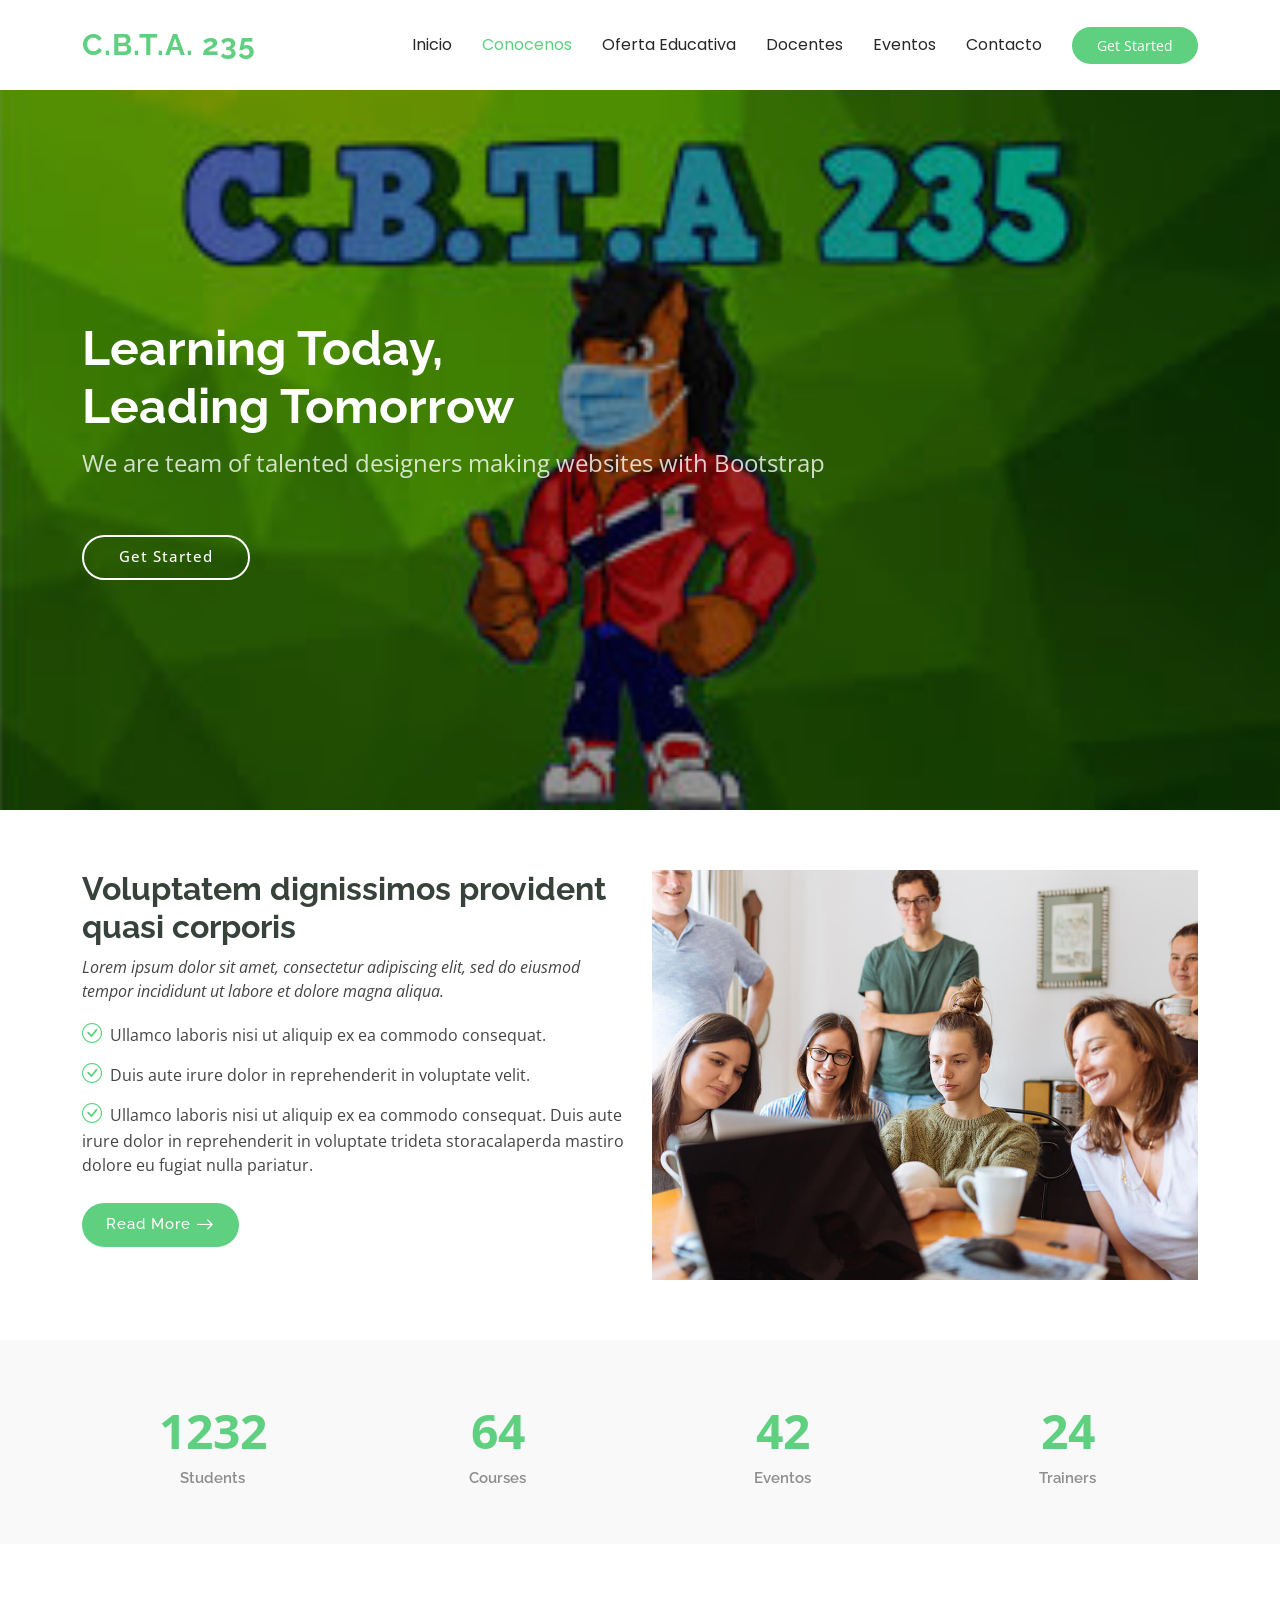
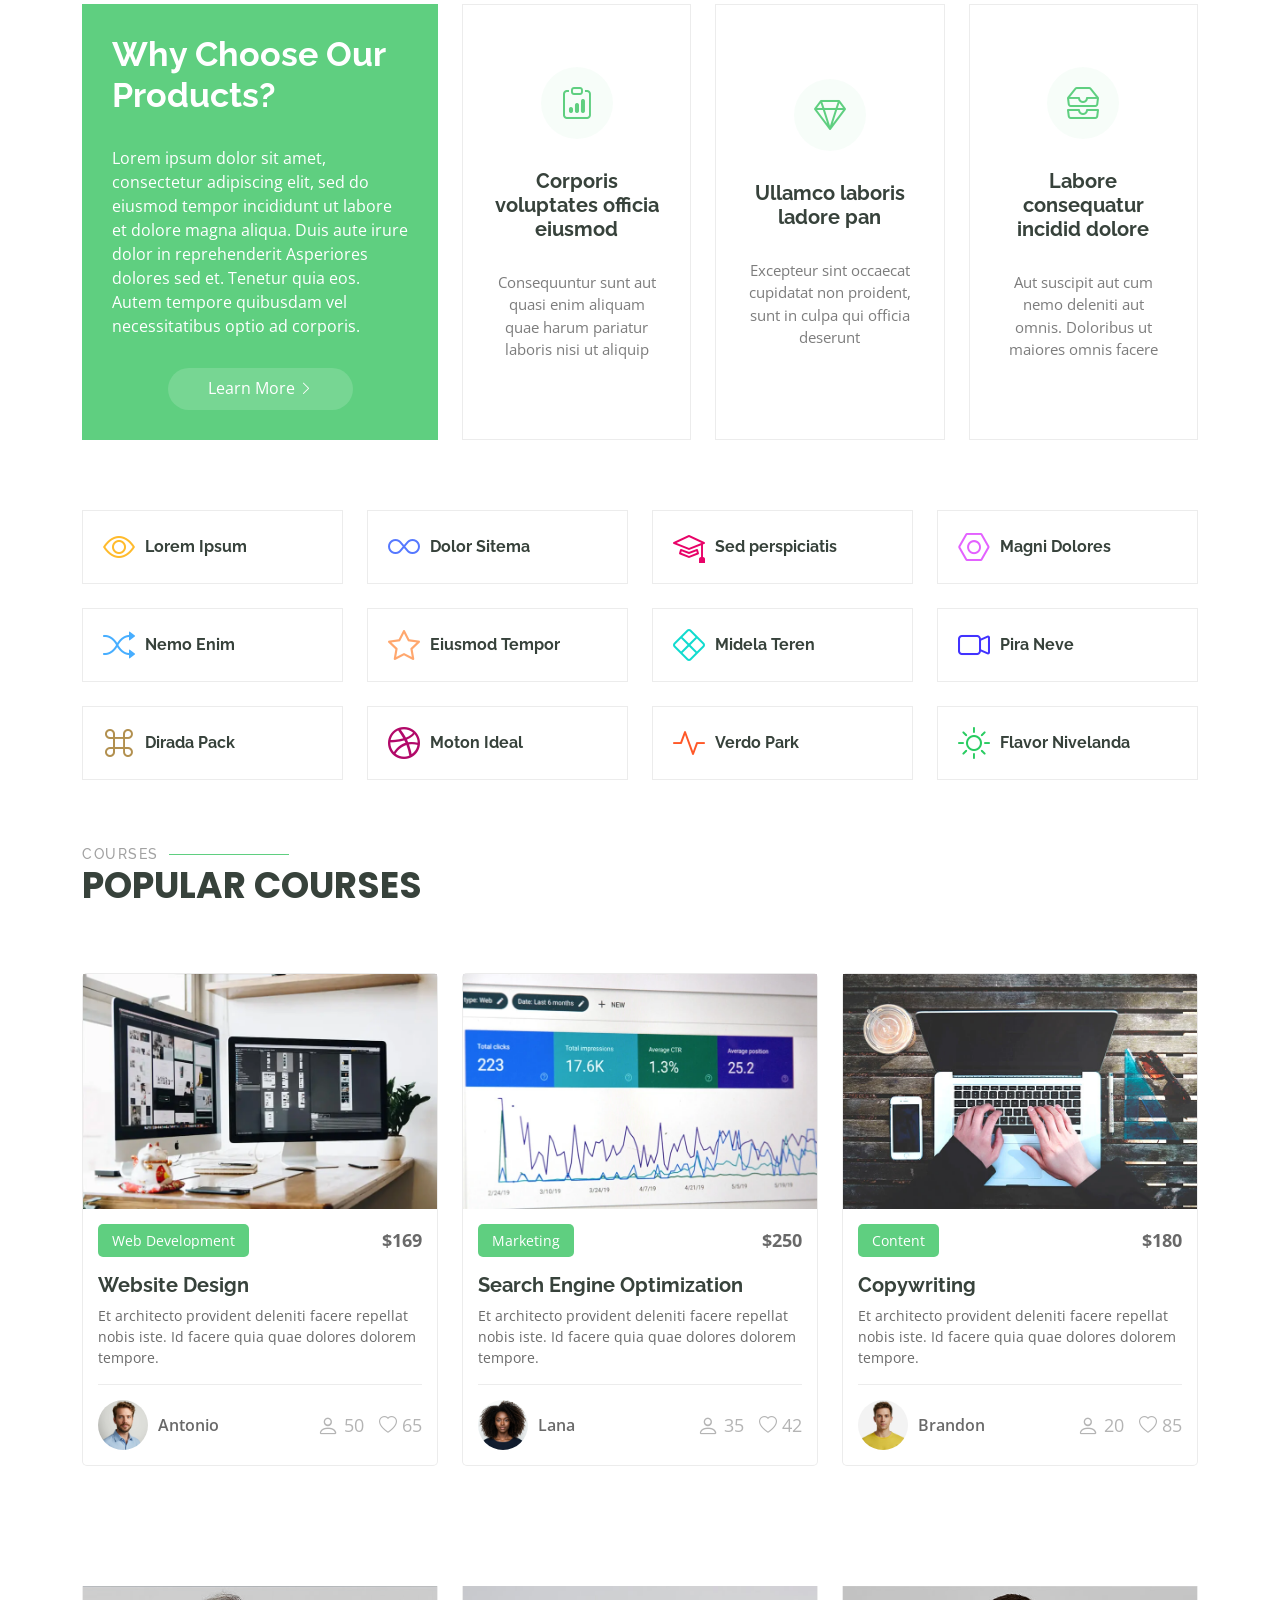
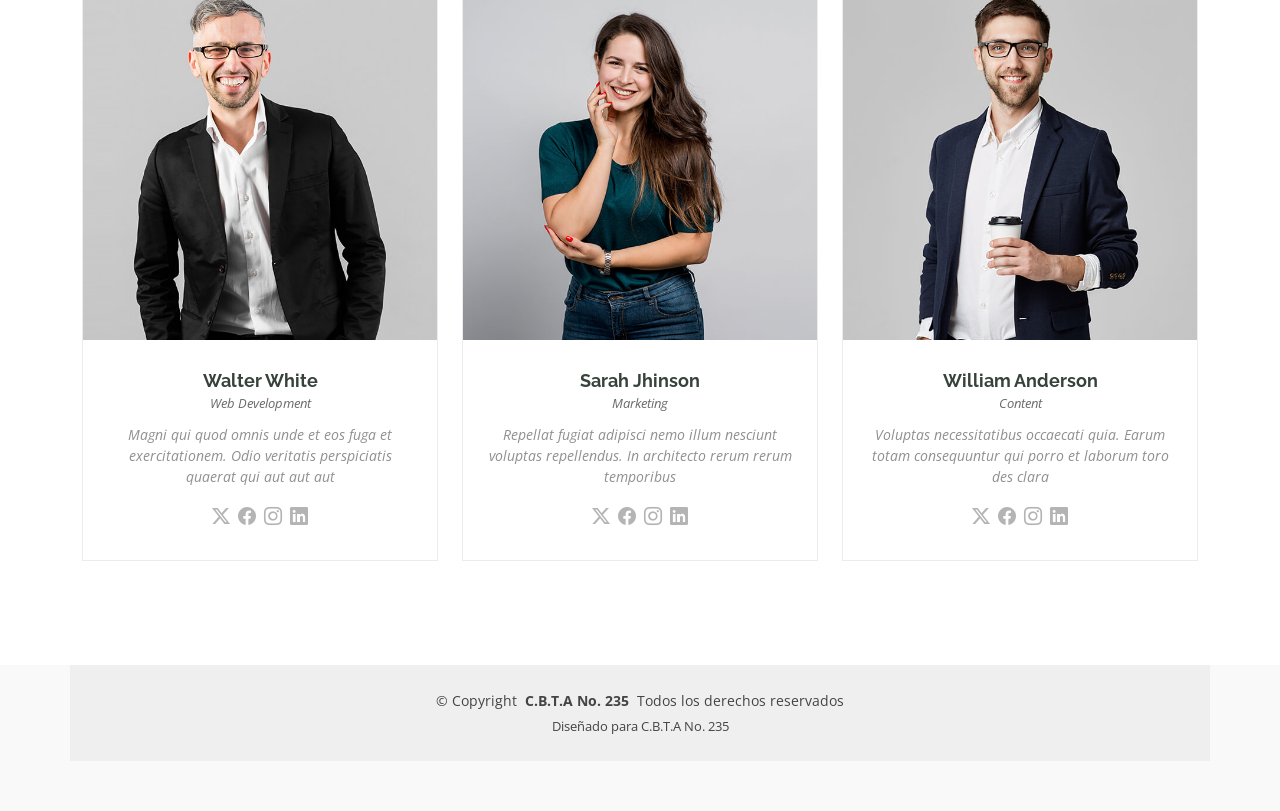
==== commit 3f446842: "Sin contacto" ====
--- a/Pagina/index.html
+++ b/Pagina/index.html
@@ -63,7 +63,7 @@
     <!-- Hero Section -->
     <section id="hero" class="hero section dark-background">
 
-      <img src="assets/img/hero-bg.jpg" alt="" data-aos="fade-in">
+      <img src="assets/img/trainers/potro.jpg" alt="" data-aos="fade-in">
 
       <div class="container">
         <h2 data-aos="fade-up" data-aos-delay="100">Learning Today,<br>Leading Tomorrow</h2>
@@ -471,89 +471,6 @@
 
 <footer id="footer" class="footer position-relative light-background">
 
-  <div class="container footer-top">
-    <div class="row gy-4">
-
-      <!-- INFORMACIÓN -->
-      <div class="col-lg-4 col-md-6 footer-about">
-        <a href="index.html" class="logo d-flex align-items-center">
-          <span class="sitename">C.B.T.A No. 235</span>
-        </a>
-
-        <div class="footer-contact pt-3">
-          <p>📍 Francisco I. Madero No.8</p>
-          <p>Col. Centro. Indaparapeo, Mich. C.P.58970</p>
-
-          <p class="mt-3">
-            <strong>☎️ Teléfono:</strong>
-            <span>01 (451) 352-02-38</span>
-          </p>
-
-          <p>
-            <strong>📩 Correo:</strong>
-            <span>cbta235@hotmail.com</span>
-          </p>
-
-          <p class="mt-3">
-            <strong>Horario:</strong><br>
-            Lunes a Sábado de 7:00am a 3:00pm
-          </p>
-
-          <p class="mt-3">
-            <strong>#SomosPotros</strong>
-          </p>
-        </div>
-
-        <div class="social-links d-flex mt-4">
-          <a href=""><i class="bi bi-facebook"></i></a>
-          <a href=""><i class="bi bi-instagram"></i></a>
-          <a href=""><i class="bi bi-youtube"></i></a>
-        </div>
-      </div>
-
-      <!-- ENLACES -->
-      <div class="col-lg-2 col-md-3 footer-links">
-        <h4>Enlaces</h4>
-        <ul>
-          <li><a href="index.html">Inicio</a></li>
-          <li><a href="about.html">Conócenos</a></li>
-          <li><a href="courses.html">Oferta Educativa</a></li>
-          <li><a href="events.html">Eventos</a></li>
-          <li><a href="contact.html">Contacto</a></li>
-        </ul>
-      </div>
-
-      <!-- CONTACTO -->
-      <div class="col-lg-6 col-md-12 footer-newsletter">
-        <h4>Contacto</h4>
-        <p>Envíanos un mensaje y nos pondremos en contacto contigo.</p>
-
-        <form action="forms/contact.php" method="post" class="php-email-form">
-
-          <div class="mb-3">
-            <input type="text" name="name" class="form-control" placeholder="Nombre" required>
-          </div>
-
-          <div class="mb-3">
-            <input type="email" name="email" class="form-control" placeholder="Correo" required>
-          </div>
-
-          <div class="mb-3">
-            <textarea name="message" rows="5" class="form-control" placeholder="Mensaje" required></textarea>
-          </div>
-
-          <div class="text-center">
-            <button type="submit" class="btn btn-success">
-              Enviar Mensaje
-            </button>
-          </div>
-
-        </form>
-      </div>
-
-    </div>
-  </div>
-
   <div class="container copyright text-center mt-4">
     <p>
       © <span>Copyright</span>
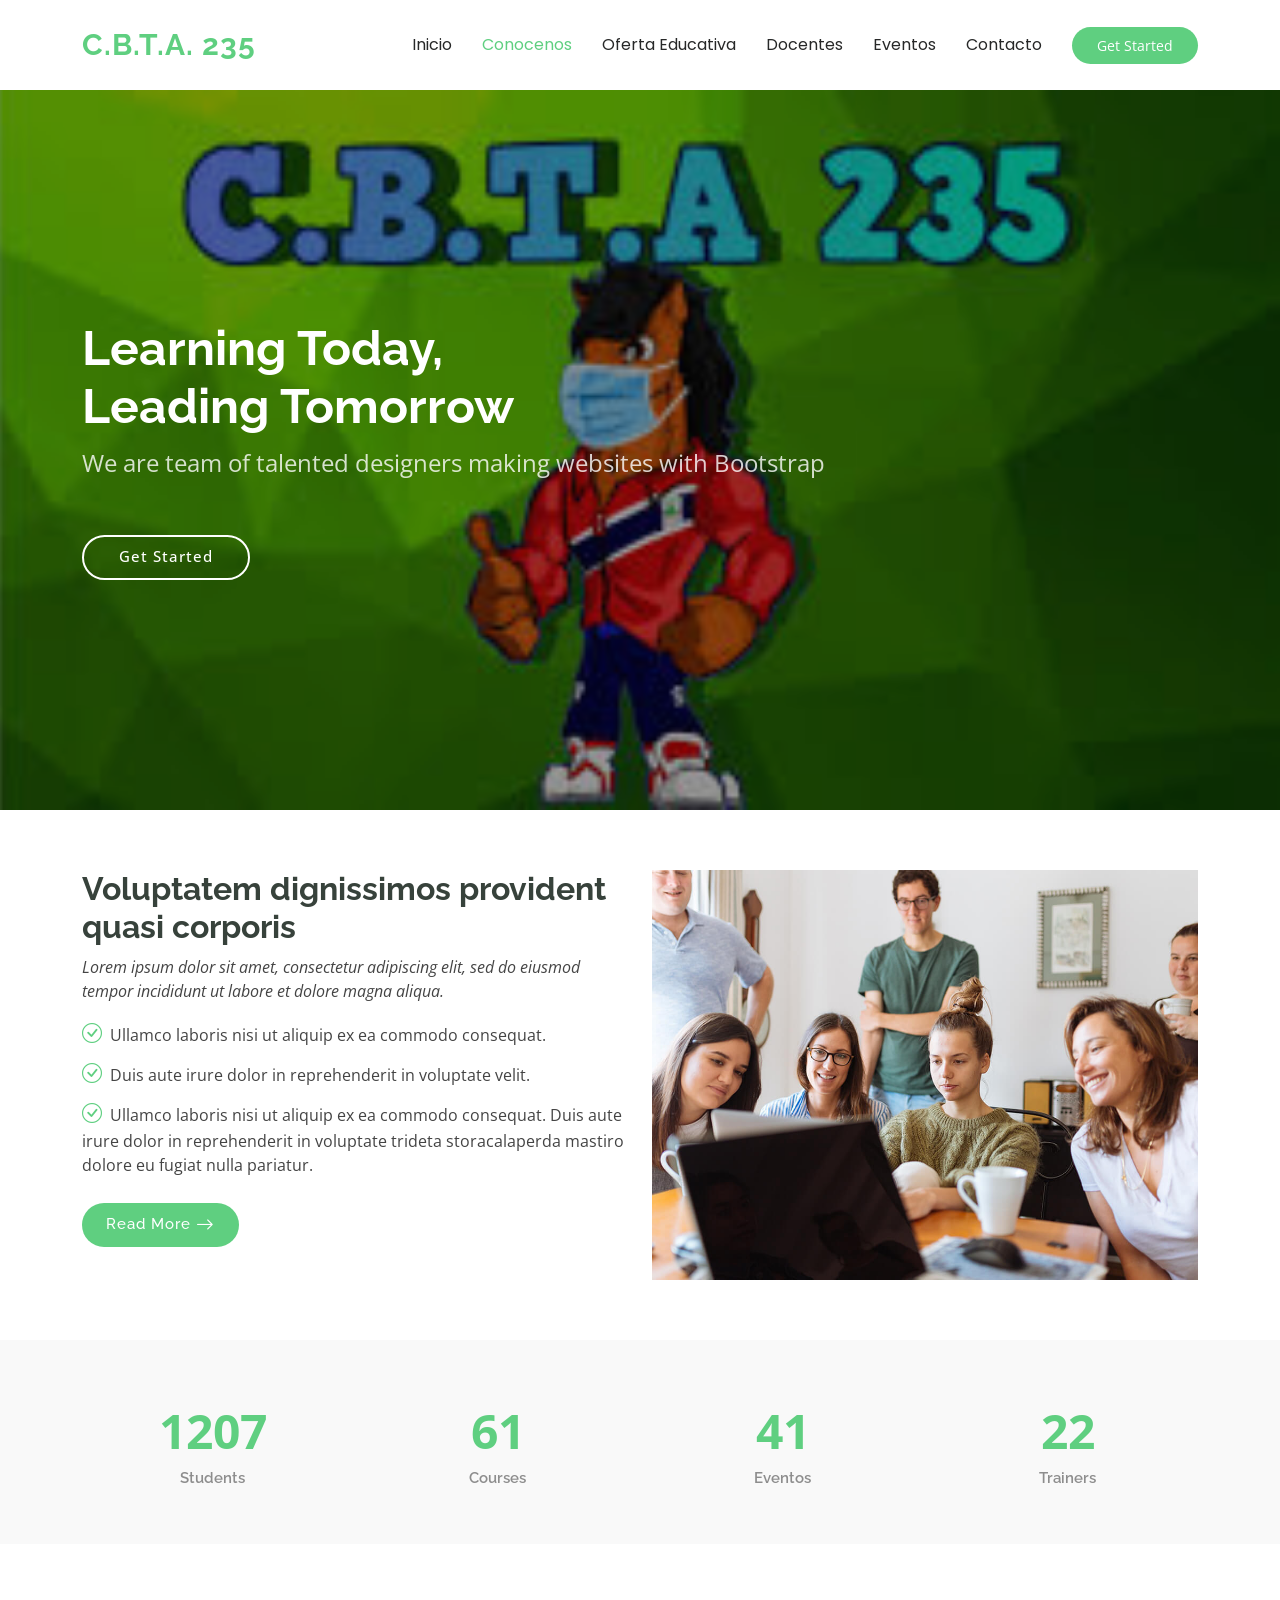
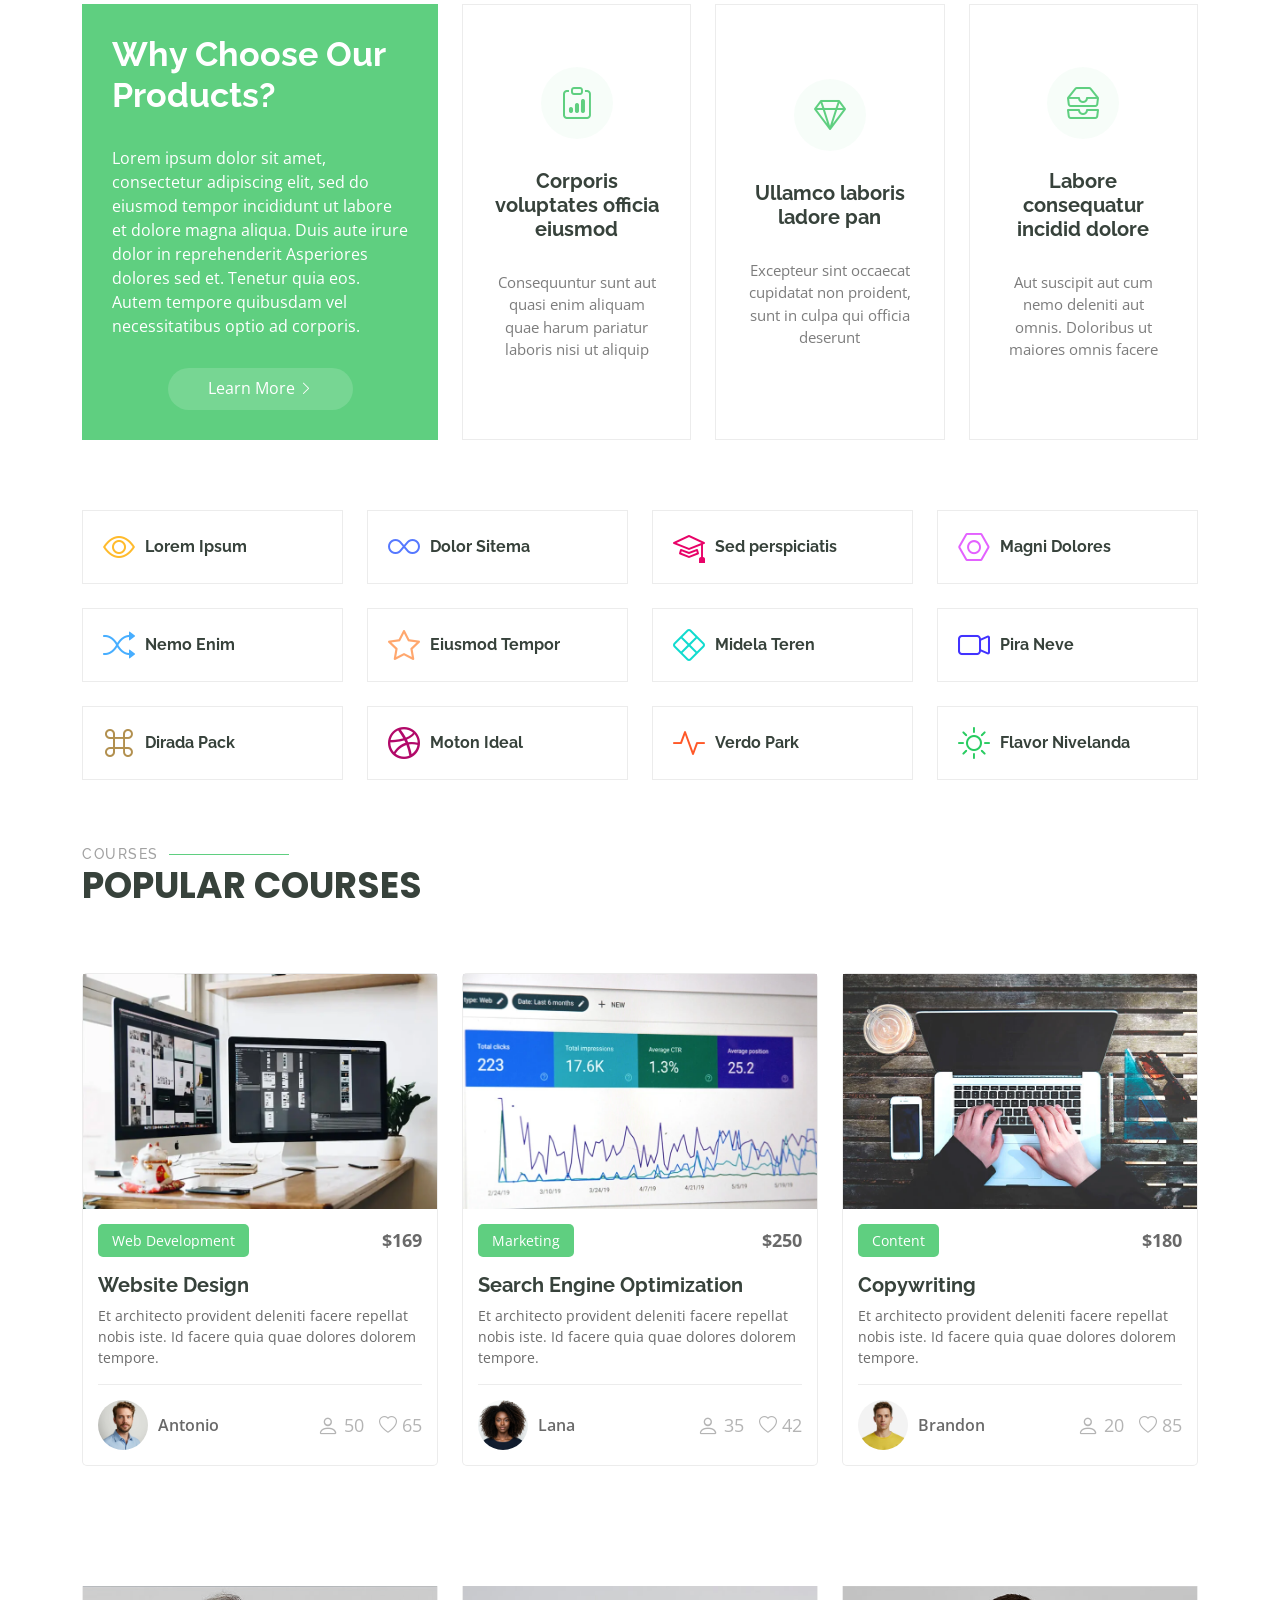
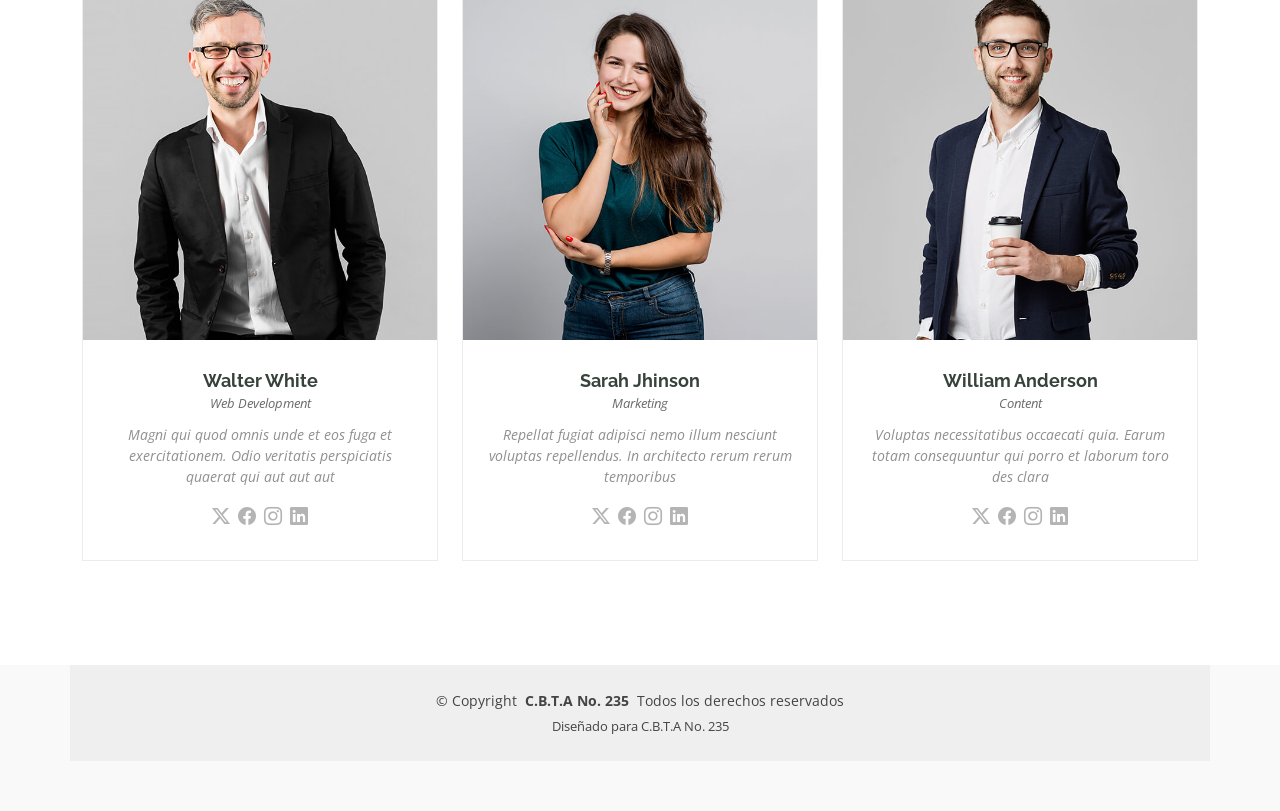
==== commit fb0fd793: "conocenos1.1" ====
--- a/Pagina/index.html
+++ b/Pagina/index.html
@@ -36,8 +36,7 @@
     <div class="container-fluid container-xl position-relative d-flex align-items-center">
 
       <a href="index.html" class="logo d-flex align-items-center me-auto">
-        <!-- Uncomment the line below if you also wish to use an image logo -->
-        <!-- <img src="assets/img/logo.webp" alt=""> -->
+
         <h1 class="sitename">C.B.T.A. 235</h1>
       </a>
 
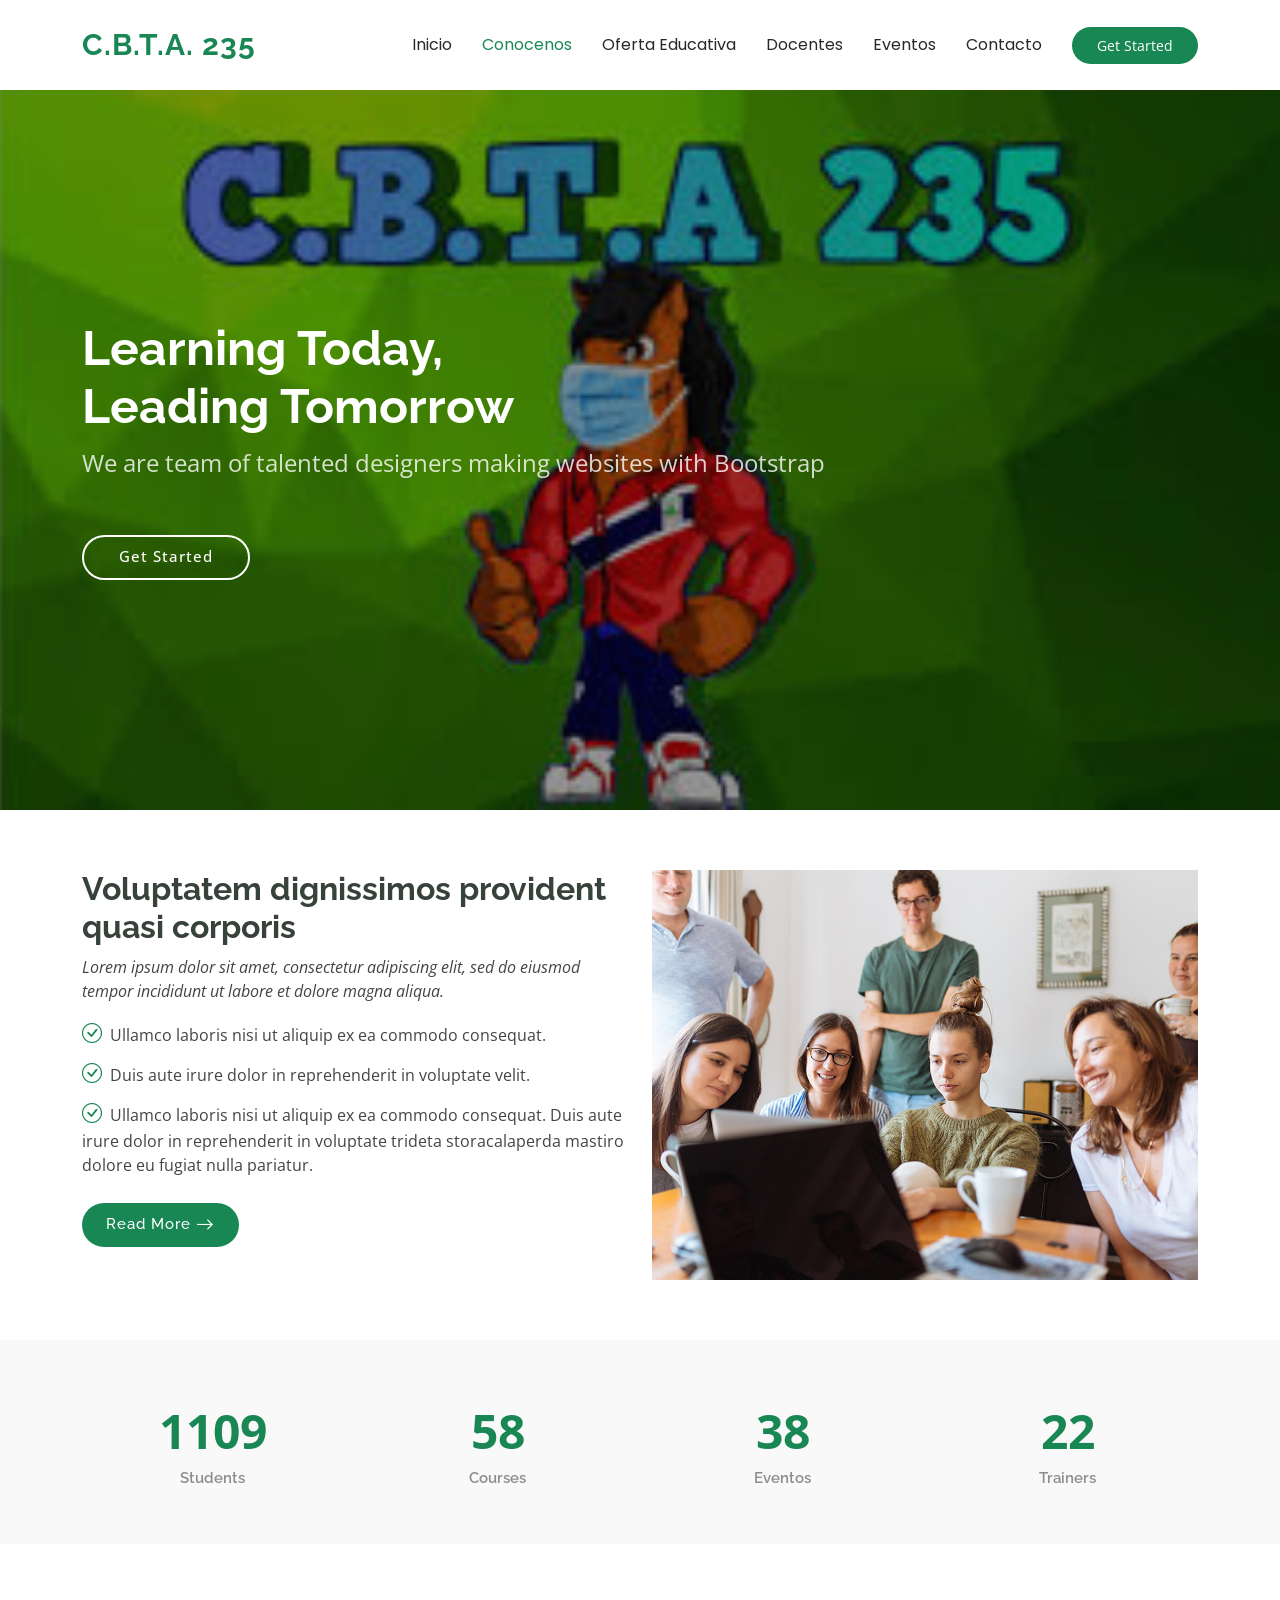
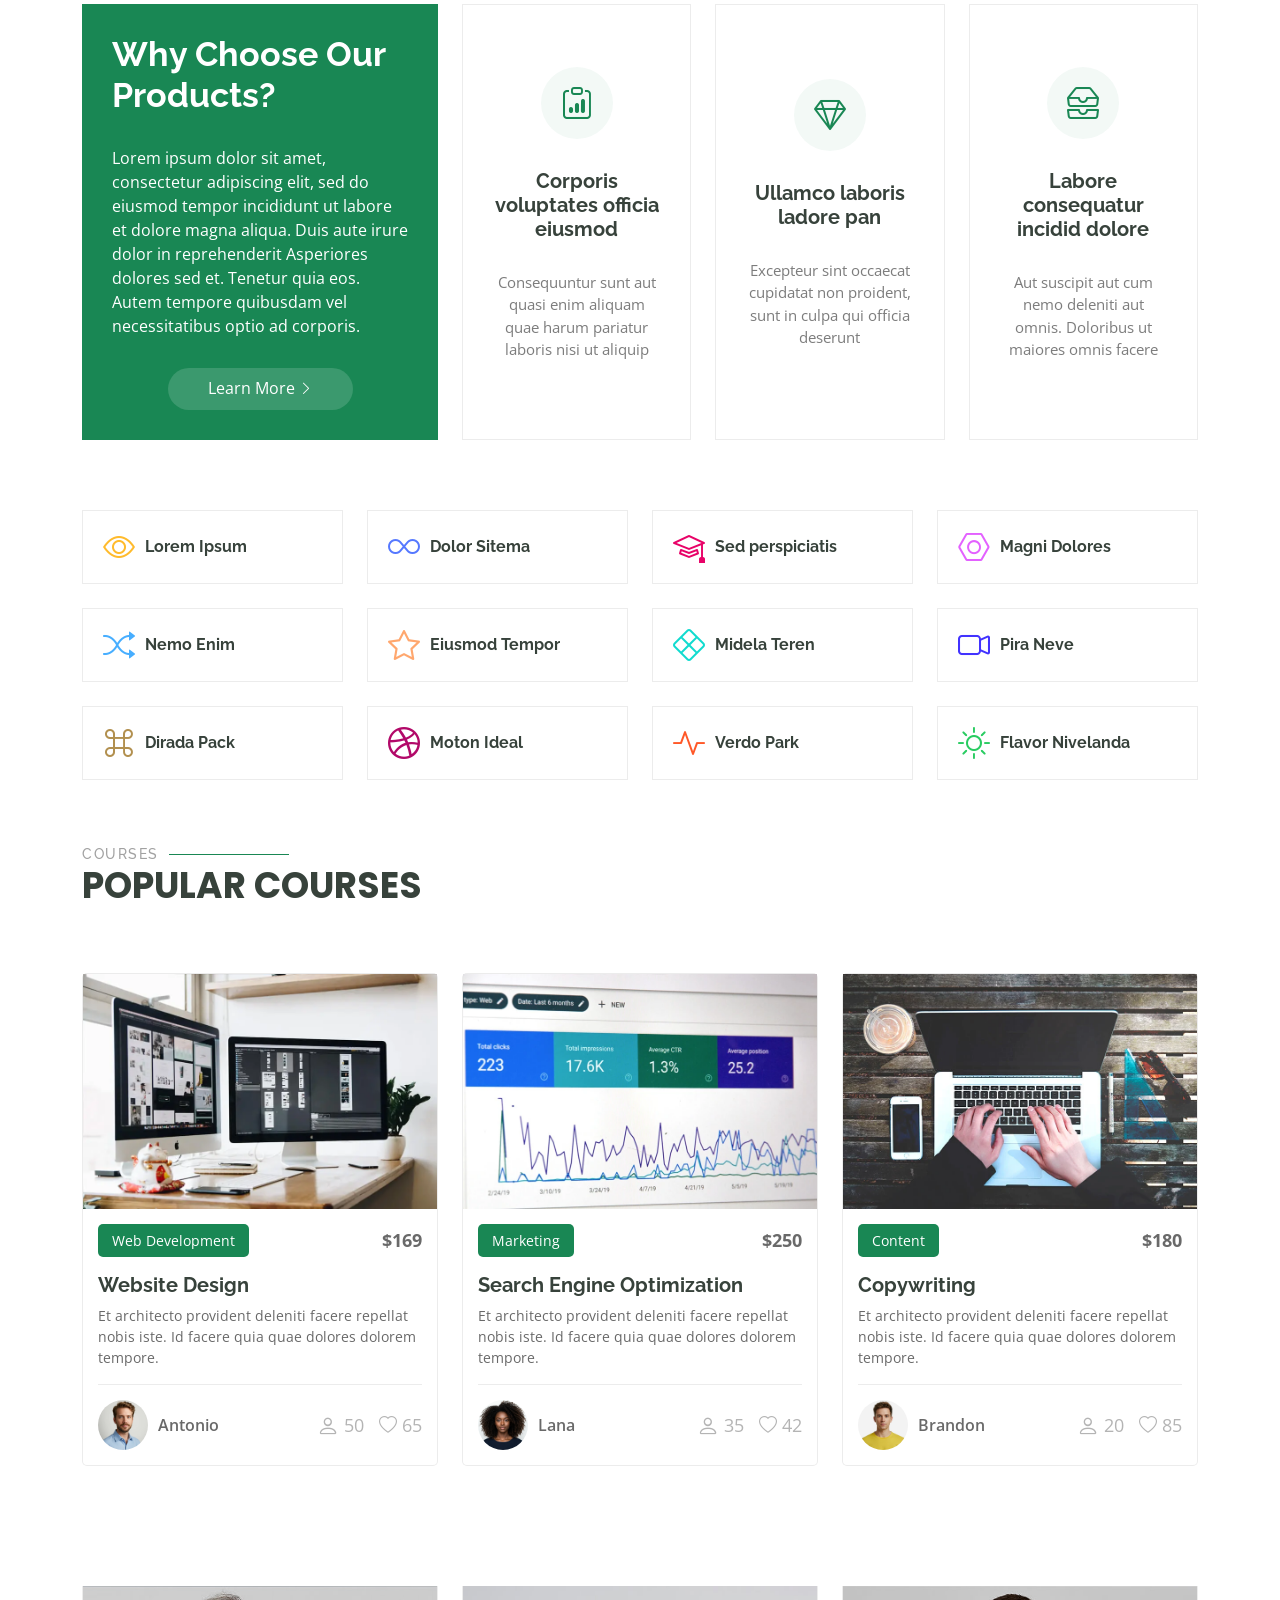
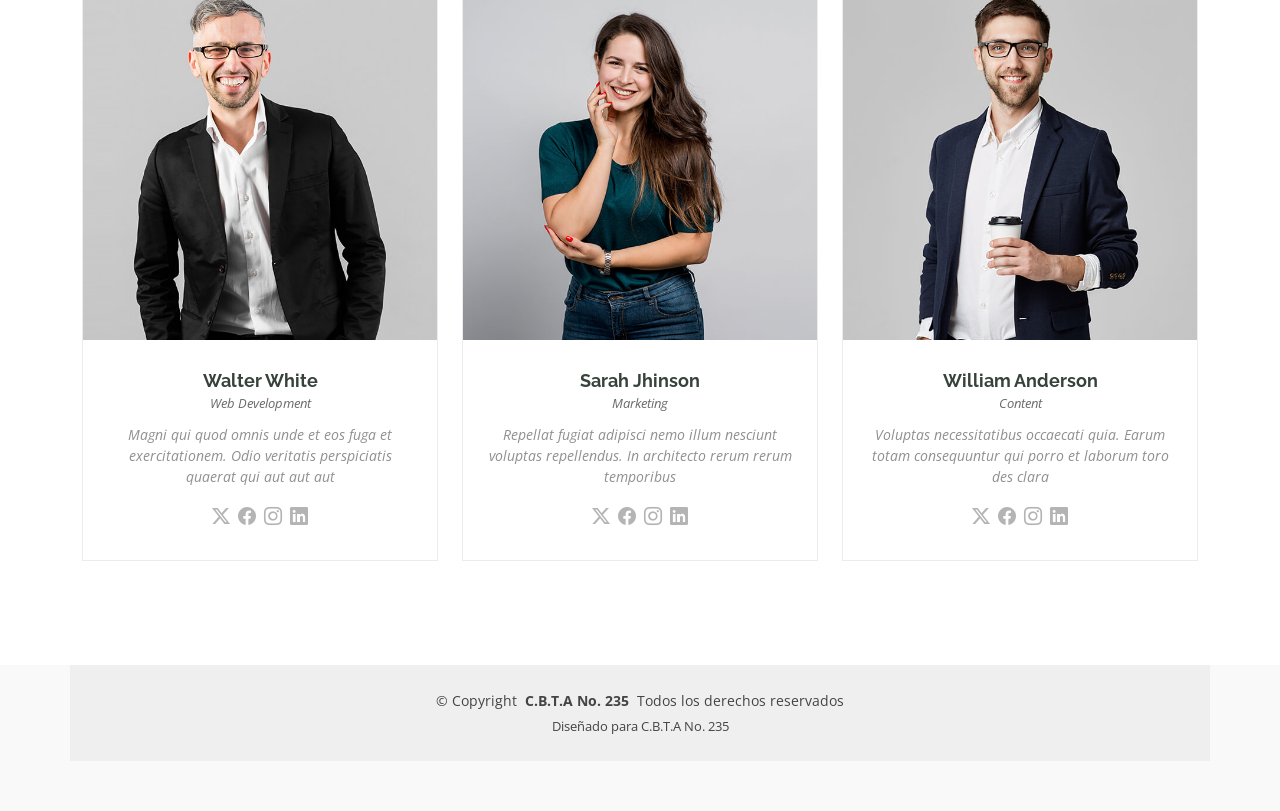
==== commit f5025c70: "Logo" ====
--- a/Pagina/index.html
+++ b/Pagina/index.html
@@ -9,7 +9,7 @@
   <meta name="keywords" content="">
 
   <!-- Favicons -->
-  <link href="assets/img/favicon.png" rel="icon">
+  <link href="assets/img/favicon.jpg" rel="icon">
   <link href="assets/img/apple-touch-icon.png" rel="apple-touch-icon">
 
   <!-- Fonts -->
--- a/Pagina/assets/css/main.css
+++ b/Pagina/assets/css/main.css
@@ -22,7 +22,7 @@
   --background-color: #ffffff; /* Background color for the entire website, including individual sections */
   --default-color: #444444; /* Default color used for the majority of the text content across the entire website */
   --heading-color: #37423b; /* Color for headings, subheadings and title throughout the website */
-  --accent-color: #5fcf80; /* Accent color that represents your brand on the website. It's used for buttons, links, and other elements that need to stand out */
+  --accent-color: #198754; /* Accent color that represents your brand on the website. It's used for buttons, links, and other elements that need to stand out */
   --surface-color: #ffffff; /* The surface color is used as a background of boxed elements within sections, such as cards, icon boxes, or other elements that require a visual separation from the global background. */
   --contrast-color: #ffffff; /* Contrast color for text, ensuring readability against backgrounds of accent, heading, or default colors. */
 }
@@ -30,11 +30,11 @@
 /* Nav Menu Colors - The following color variables are used specifically for the navigation menu. They are separate from the global colors to allow for more customization options */
 :root {
   --nav-color: #272828;  /* The default color of the main navmenu links */
-  --nav-hover-color: #5fcf80; /* Applied to main navmenu links when they are hovered over or active */
+  --nav-hover-color: #198754; /* Applied to main navmenu links when they are hovered over or active */
   --nav-mobile-background-color: #ffffff; /* Used as the background color for mobile navigation menu */
   --nav-dropdown-background-color: #ffffff; /* Used as the background color for dropdown items that appear when hovering over primary navigation items */
   --nav-dropdown-color: #272828; /* Used for navigation links of the dropdown items in the navigation menu. */
-  --nav-dropdown-hover-color: #5fcf80; /* Similar to --nav-hover-color, this color is applied to dropdown navigation links when they are hovered over. */
+  --nav-dropdown-hover-color: #198754; /* Similar to --nav-hover-color, this color is applied to dropdown navigation links when they are hovered over. */
 }
 
 /* Color Presets - These classes override global colors when applied to any section or element, providing reuse of the sam color scheme. */
@@ -102,7 +102,7 @@
 .php-email-form .sent-message {
   display: none;
   color: #ffffff;
-  background: #059652;
+  background: #198754;
   text-align: center;
   padding: 15px;
   margin-bottom: 24px;
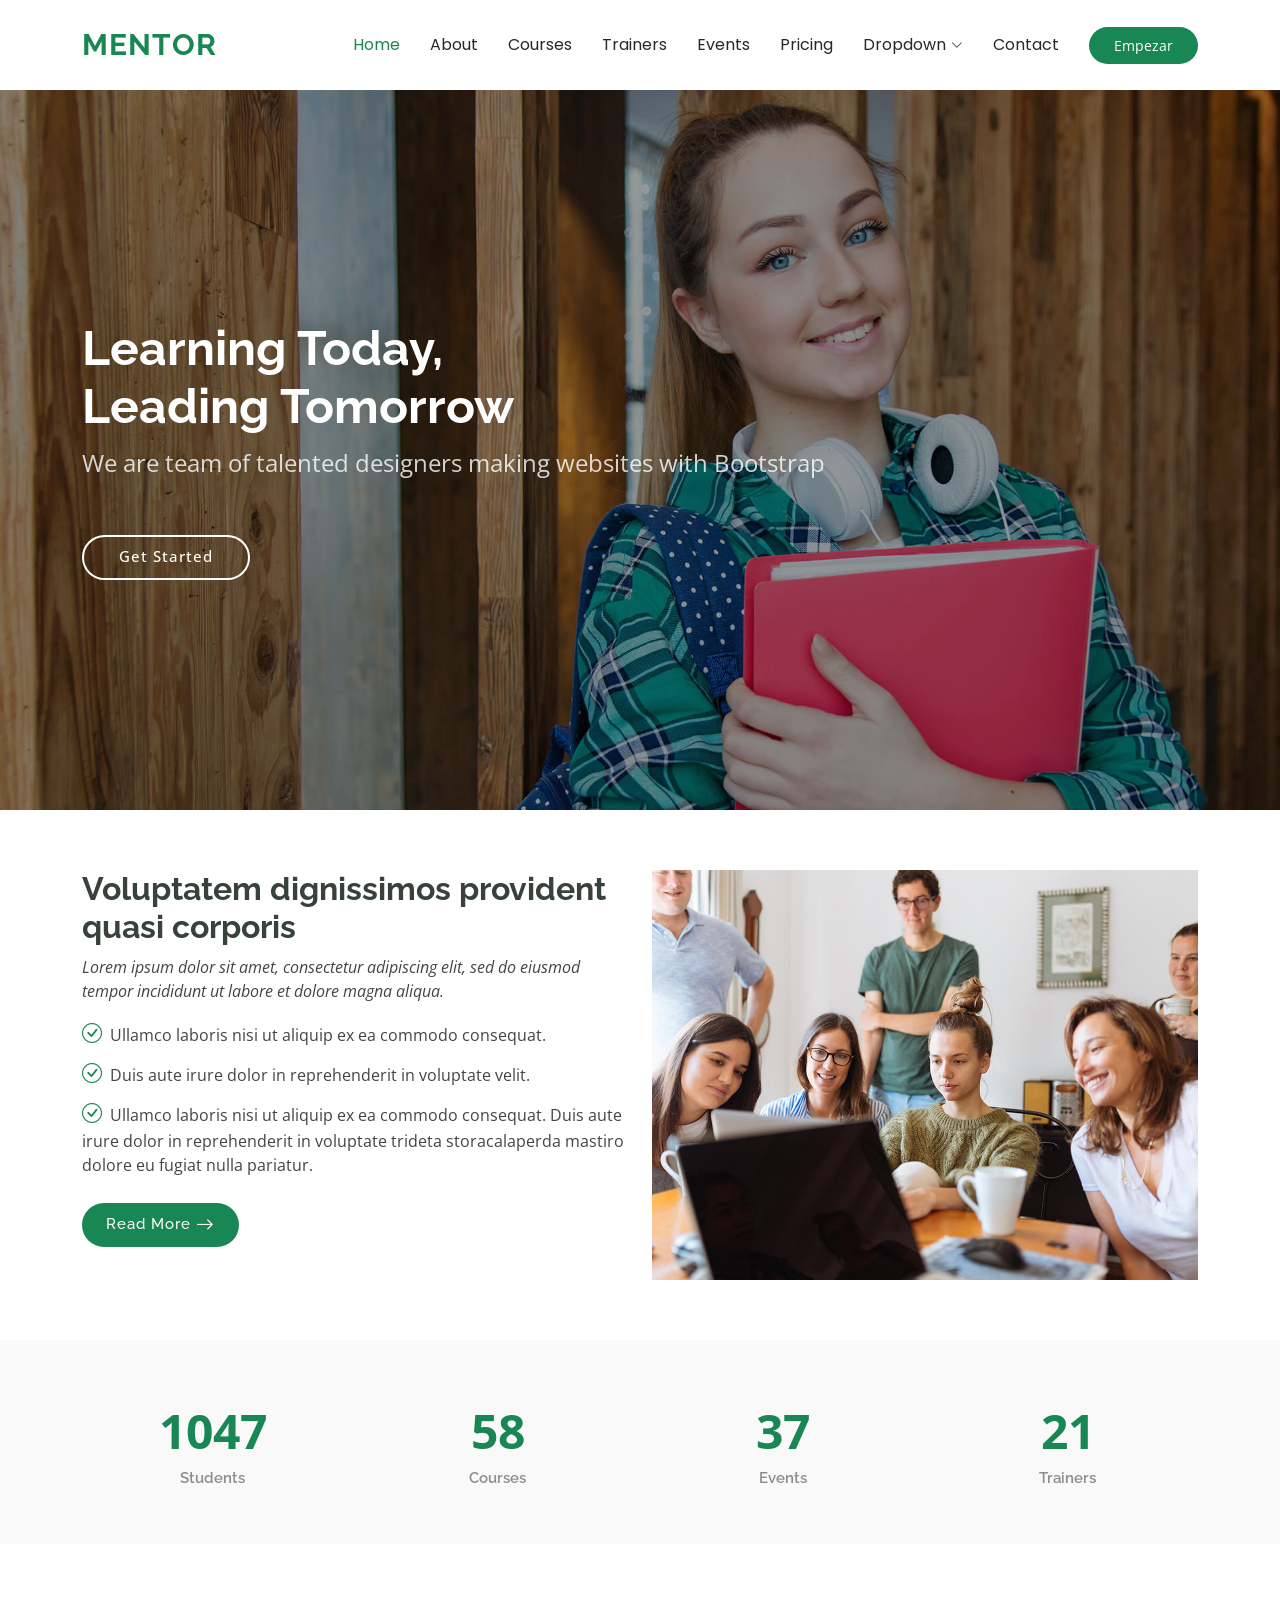
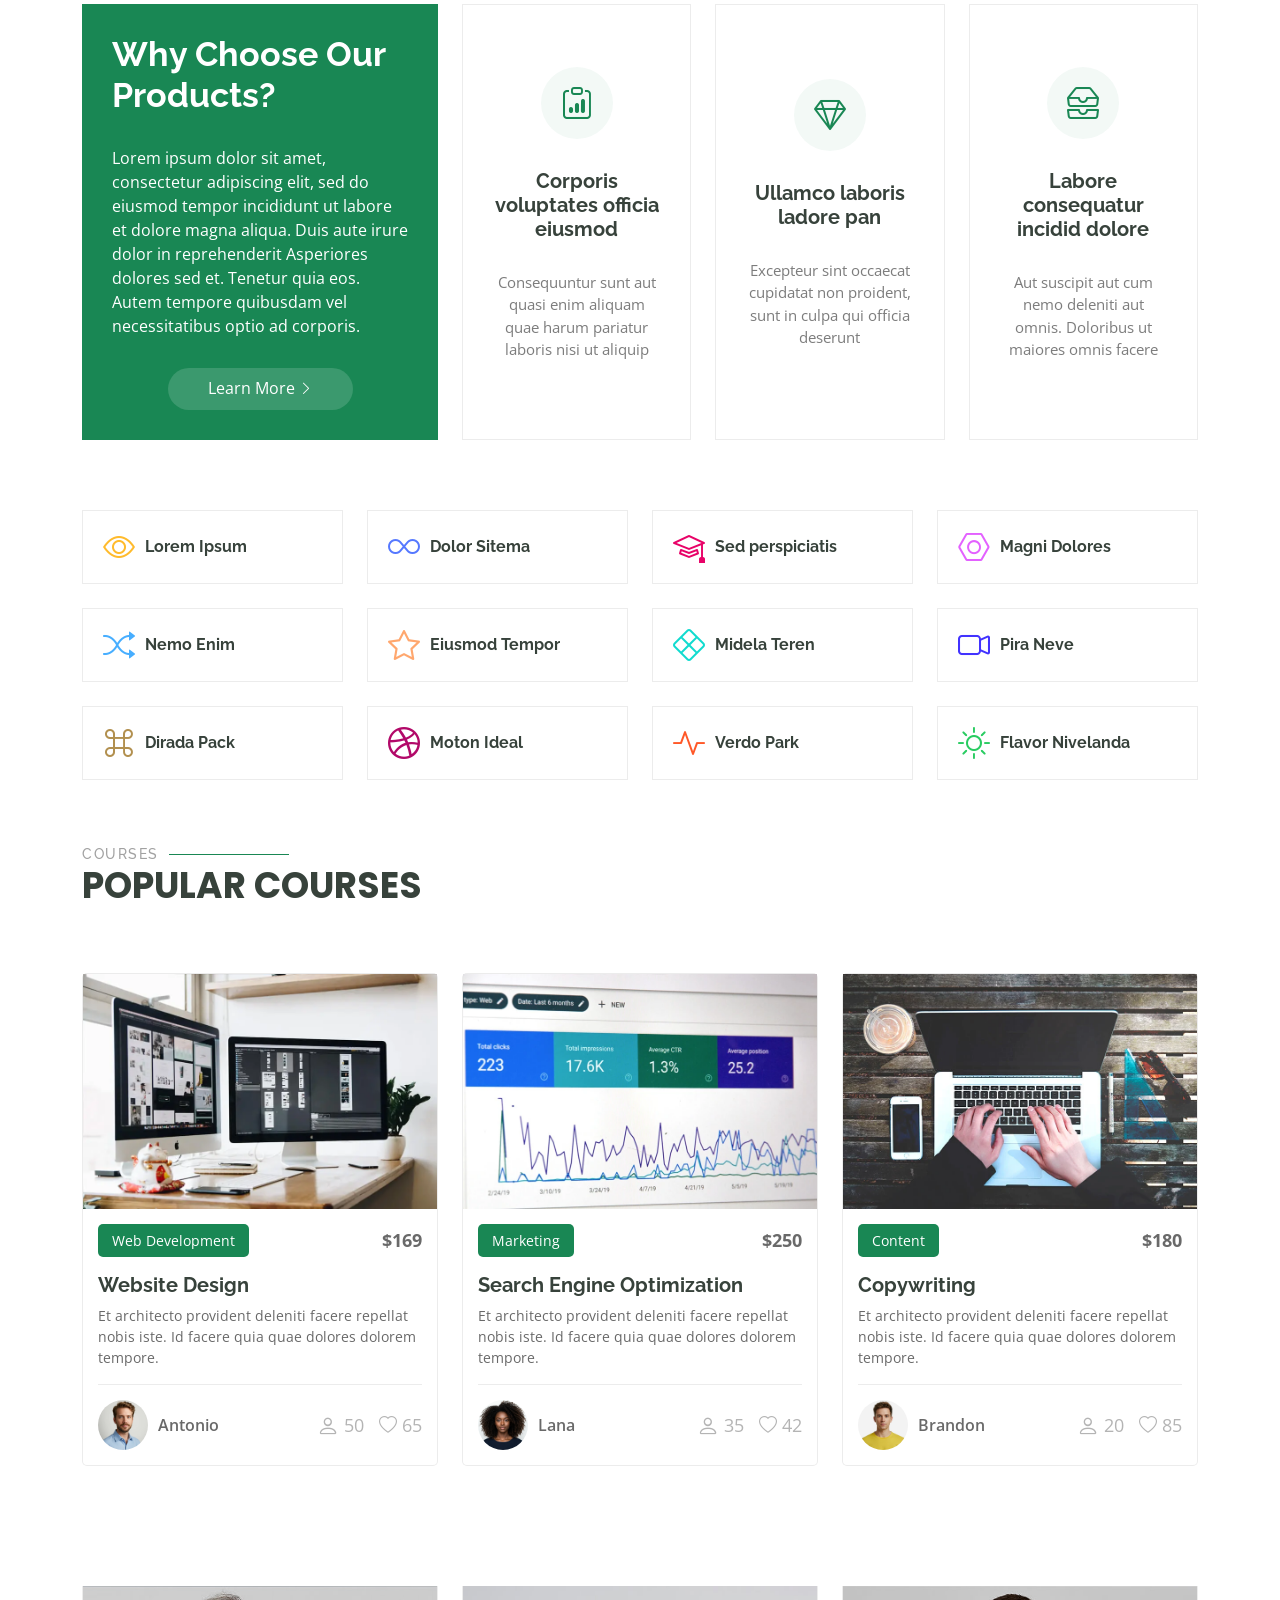
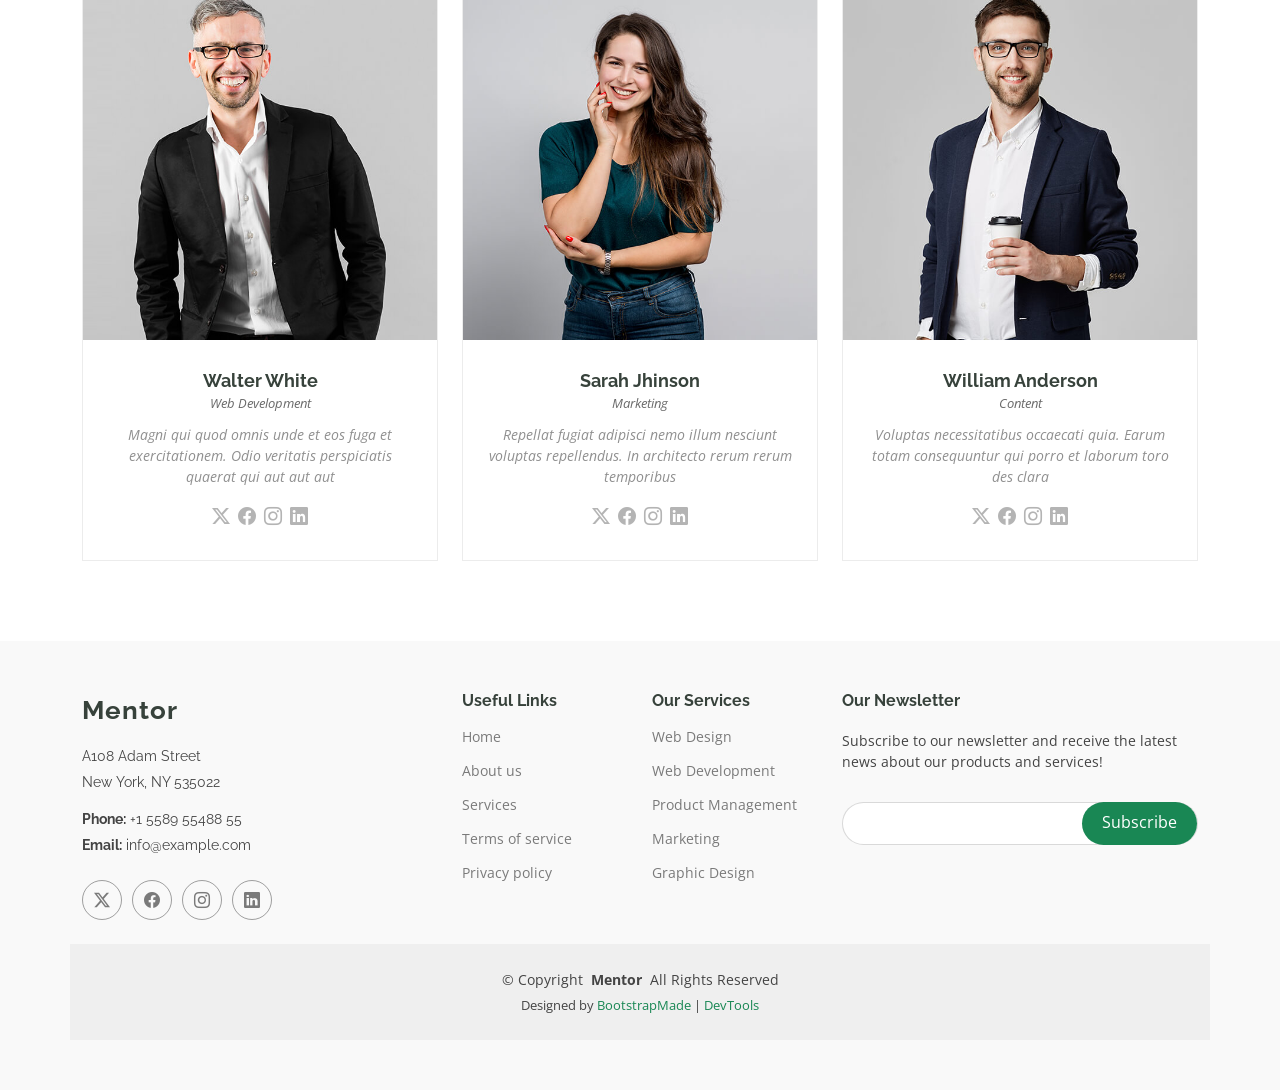
==== commit 03426d7b: "conocenos final" ====
--- a/Pagina/index.html
+++ b/Pagina/index.html
@@ -4,12 +4,12 @@
 <head>
   <meta charset="utf-8">
   <meta content="width=device-width, initial-scale=1.0" name="viewport">
-  <title>C.B.T.A. 235</title>
+  <title>Index - Mentor Bootstrap Template</title>
   <meta name="description" content="">
   <meta name="keywords" content="">
 
   <!-- Favicons -->
-  <link href="assets/img/favicon.jpg" rel="icon">
+  <link href="assets/img/favicon.png" rel="icon">
   <link href="assets/img/apple-touch-icon.png" rel="apple-touch-icon">
 
   <!-- Fonts -->
@@ -27,7 +27,13 @@
   <!-- Main CSS File -->
   <link href="assets/css/main.css" rel="stylesheet">
 
-
+  <!-- =======================================================
+  * Template Name: Mentor
+  * Template URL: https://bootstrapmade.com/mentor-free-education-bootstrap-theme/
+  * Updated: Jul 07 2025 with Bootstrap v5.3.7
+  * Author: BootstrapMade.com
+  * License: https://bootstrapmade.com/license/
+  ======================================================== -->
 </head>
 
 <body class="index-page">
@@ -36,23 +42,42 @@
     <div class="container-fluid container-xl position-relative d-flex align-items-center">
 
       <a href="index.html" class="logo d-flex align-items-center me-auto">
-
-        <h1 class="sitename">C.B.T.A. 235</h1>
+        <!-- Uncomment the line below if you also wish to use an image logo -->
+        <!-- <img src="assets/img/logo.webp" alt=""> -->
+        <h1 class="sitename">Mentor</h1>
       </a>
 
       <nav id="navmenu" class="navmenu">
         <ul>
-          <li><a href="index.html">Inicio<br></a></li>
-          <li><a href="about.html" class="active">Conocenos</a></li>
-          <li><a href="courses.html">Oferta Educativa</a></li>
-          <li><a href="trainers.html">Docentes</a></li>
-          <li><a href="events.html">Eventos</a></li>
-          <li><a href="contact.html">Contacto</a></li>
+          <li><a href="index.html" class="active">Home<br></a></li>
+          <li><a href="about.html">About</a></li>
+          <li><a href="courses.html">Courses</a></li>
+          <li><a href="trainers.html">Trainers</a></li>
+          <li><a href="events.html">Events</a></li>
+          <li><a href="pricing.html">Pricing</a></li>
+          <li class="dropdown"><a href="#"><span>Dropdown</span> <i class="bi bi-chevron-down toggle-dropdown"></i></a>
+            <ul>
+              <li><a href="#">Dropdown 1</a></li>
+              <li class="dropdown"><a href="#"><span>Deep Dropdown</span> <i class="bi bi-chevron-down toggle-dropdown"></i></a>
+                <ul>
+                  <li><a href="#">Deep Dropdown 1</a></li>
+                  <li><a href="#">Deep Dropdown 2</a></li>
+                  <li><a href="#">Deep Dropdown 3</a></li>
+                  <li><a href="#">Deep Dropdown 4</a></li>
+                  <li><a href="#">Deep Dropdown 5</a></li>
+                </ul>
+              </li>
+              <li><a href="#">Dropdown 2</a></li>
+              <li><a href="#">Dropdown 3</a></li>
+              <li><a href="#">Dropdown 4</a></li>
+            </ul>
+          </li>
+          <li><a href="contact.html">Contact</a></li>
         </ul>
         <i class="mobile-nav-toggle d-xl-none bi bi-list"></i>
       </nav>
 
-      <a class="btn-getstarted" href="courses.html">Get Started</a>
+      <a class="btn-getstarted" href="courses.html">Empezar</a>
 
     </div>
   </header>
@@ -62,7 +87,7 @@
     <!-- Hero Section -->
     <section id="hero" class="hero section dark-background">
 
-      <img src="assets/img/trainers/potro.jpg" alt="" data-aos="fade-in">
+      <img src="assets/img/hero-bg.jpg" alt="" data-aos="fade-in">
 
       <div class="container">
         <h2 data-aos="fade-up" data-aos-delay="100">Learning Today,<br>Leading Tomorrow</h2>
@@ -129,7 +154,7 @@
           <div class="col-lg-3 col-md-6">
             <div class="stats-item text-center w-100 h-100">
               <span data-purecounter-start="0" data-purecounter-end="42" data-purecounter-duration="1" class="purecounter"></span>
-              <p>Eventos</p>
+              <p>Events</p>
             </div>
           </div><!-- End Stats Item -->
 
@@ -468,21 +493,76 @@
 
   </main>
 
-<footer id="footer" class="footer position-relative light-background">
-
-  <div class="container copyright text-center mt-4">
-    <p>
-      © <span>Copyright</span>
-      <strong class="px-1 sitename">C.B.T.A No. 235</strong>
-      <span>Todos los derechos reservados</span>
-    </p>
-
-    <div class="credits">
-      Diseñado para C.B.T.A No. 235
+  <footer id="footer" class="footer position-relative light-background">
+
+    <div class="container footer-top">
+      <div class="row gy-4">
+        <div class="col-lg-4 col-md-6 footer-about">
+          <a href="index.html" class="logo d-flex align-items-center">
+            <span class="sitename">Mentor</span>
+          </a>
+          <div class="footer-contact pt-3">
+            <p>A108 Adam Street</p>
+            <p>New York, NY 535022</p>
+            <p class="mt-3"><strong>Phone:</strong> <span>+1 5589 55488 55</span></p>
+            <p><strong>Email:</strong> <span>info@example.com</span></p>
+          </div>
+          <div class="social-links d-flex mt-4">
+            <a href=""><i class="bi bi-twitter-x"></i></a>
+            <a href=""><i class="bi bi-facebook"></i></a>
+            <a href=""><i class="bi bi-instagram"></i></a>
+            <a href=""><i class="bi bi-linkedin"></i></a>
+          </div>
+        </div>
+
+        <div class="col-lg-2 col-md-3 footer-links">
+          <h4>Useful Links</h4>
+          <ul>
+            <li><a href="#">Home</a></li>
+            <li><a href="#">About us</a></li>
+            <li><a href="#">Services</a></li>
+            <li><a href="#">Terms of service</a></li>
+            <li><a href="#">Privacy policy</a></li>
+          </ul>
+        </div>
+
+        <div class="col-lg-2 col-md-3 footer-links">
+          <h4>Our Services</h4>
+          <ul>
+            <li><a href="#">Web Design</a></li>
+            <li><a href="#">Web Development</a></li>
+            <li><a href="#">Product Management</a></li>
+            <li><a href="#">Marketing</a></li>
+            <li><a href="#">Graphic Design</a></li>
+          </ul>
+        </div>
+
+        <div class="col-lg-4 col-md-12 footer-newsletter">
+          <h4>Our Newsletter</h4>
+          <p>Subscribe to our newsletter and receive the latest news about our products and services!</p>
+          <form action="forms/newsletter.php" method="post" class="php-email-form">
+            <div class="newsletter-form"><input type="email" name="email"><input type="submit" value="Subscribe"></div>
+            <div class="loading">Loading</div>
+            <div class="error-message"></div>
+            <div class="sent-message">Your subscription request has been sent. Thank you!</div>
+          </form>
+        </div>
+
+      </div>
     </div>
-  </div>
-
-</footer>
+
+    <div class="container copyright text-center mt-4">
+      <p>© <span>Copyright</span> <strong class="px-1 sitename">Mentor</strong> <span>All Rights Reserved</span></p>
+      <div class="credits">
+        <!-- All the links in the footer should remain intact. -->
+        <!-- You can delete the links only if you've purchased the pro version. -->
+        <!-- Licensing information: https://bootstrapmade.com/license/ -->
+        <!-- Purchase the pro version with working PHP/AJAX contact form: [buy-url] -->
+        Designed by <a href="https://bootstrapmade.com/">BootstrapMade</a> | <a href="https://bootstrapmade.com/tools/">DevTools</a>
+      </div>
+    </div>
+
+  </footer>
 
   <!-- Scroll Top -->
   <a href="#" id="scroll-top" class="scroll-top d-flex align-items-center justify-content-center"><i class="bi bi-arrow-up-short"></i></a>
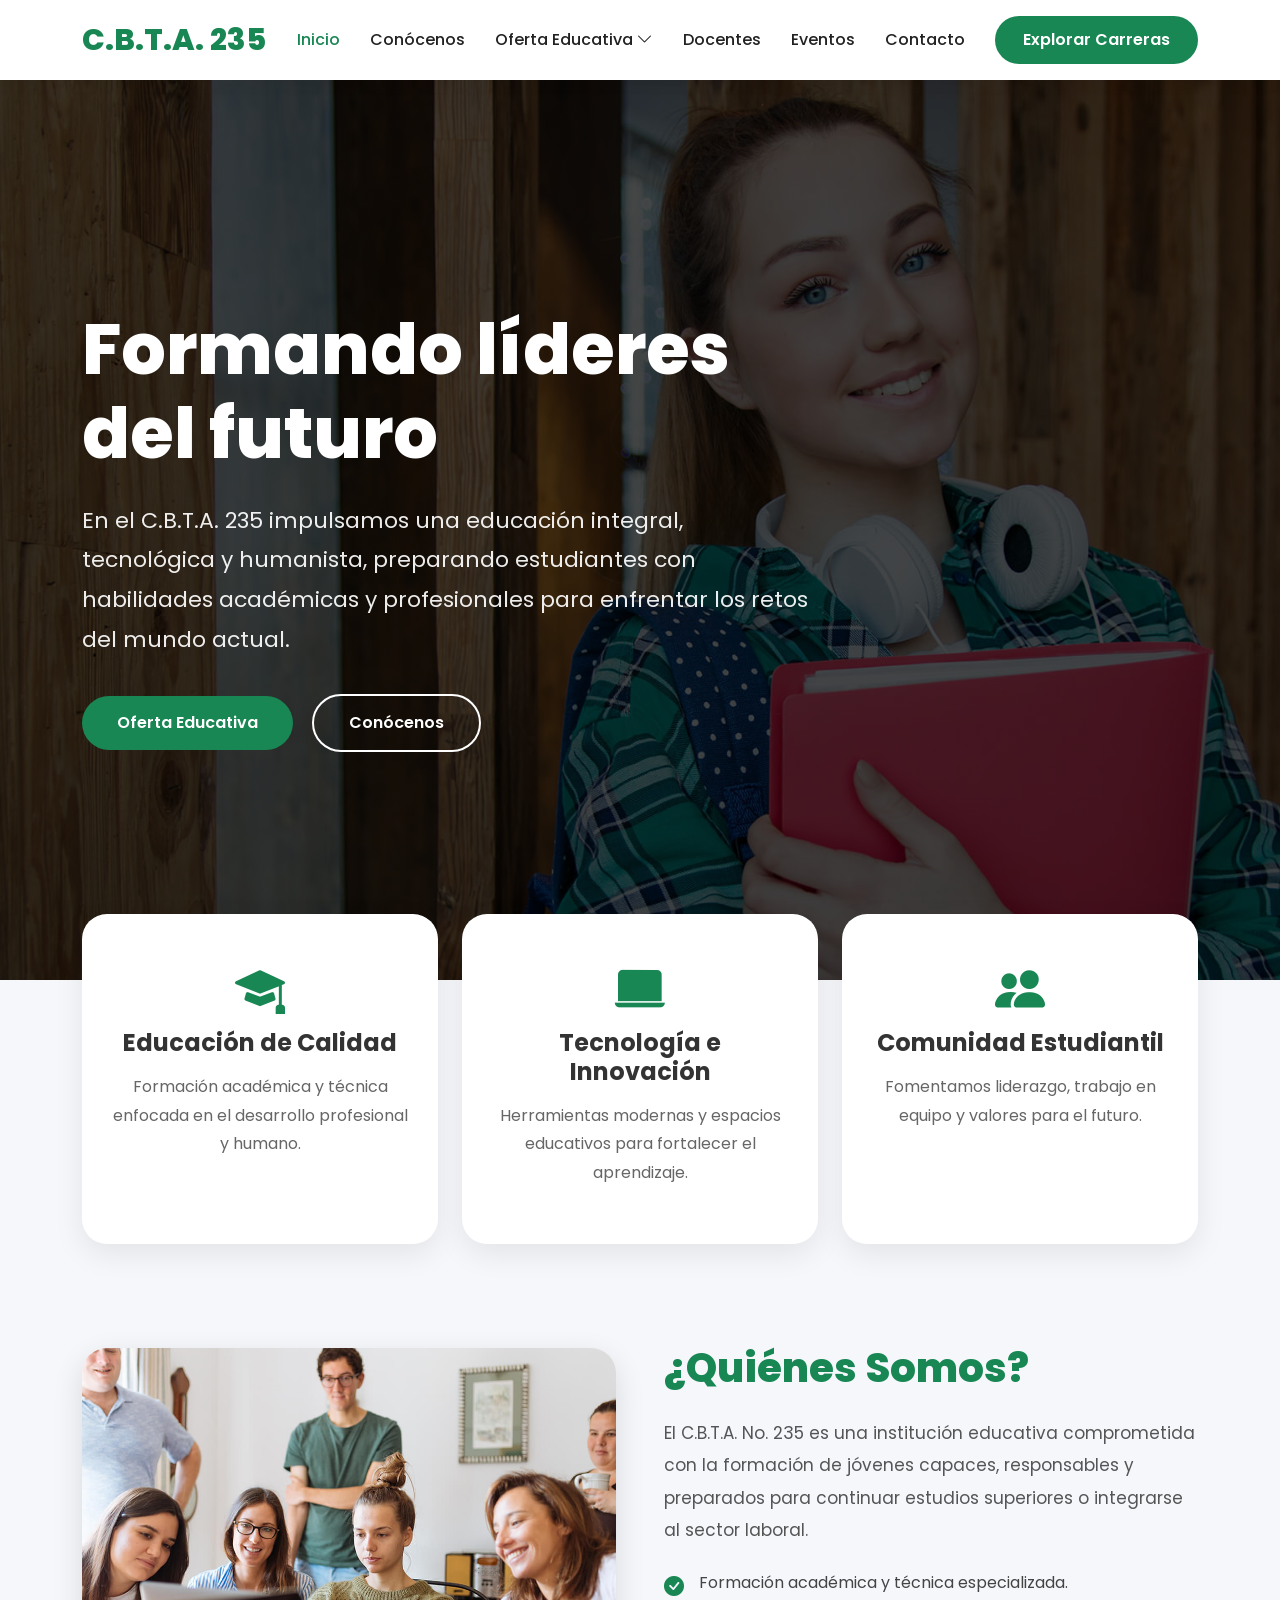
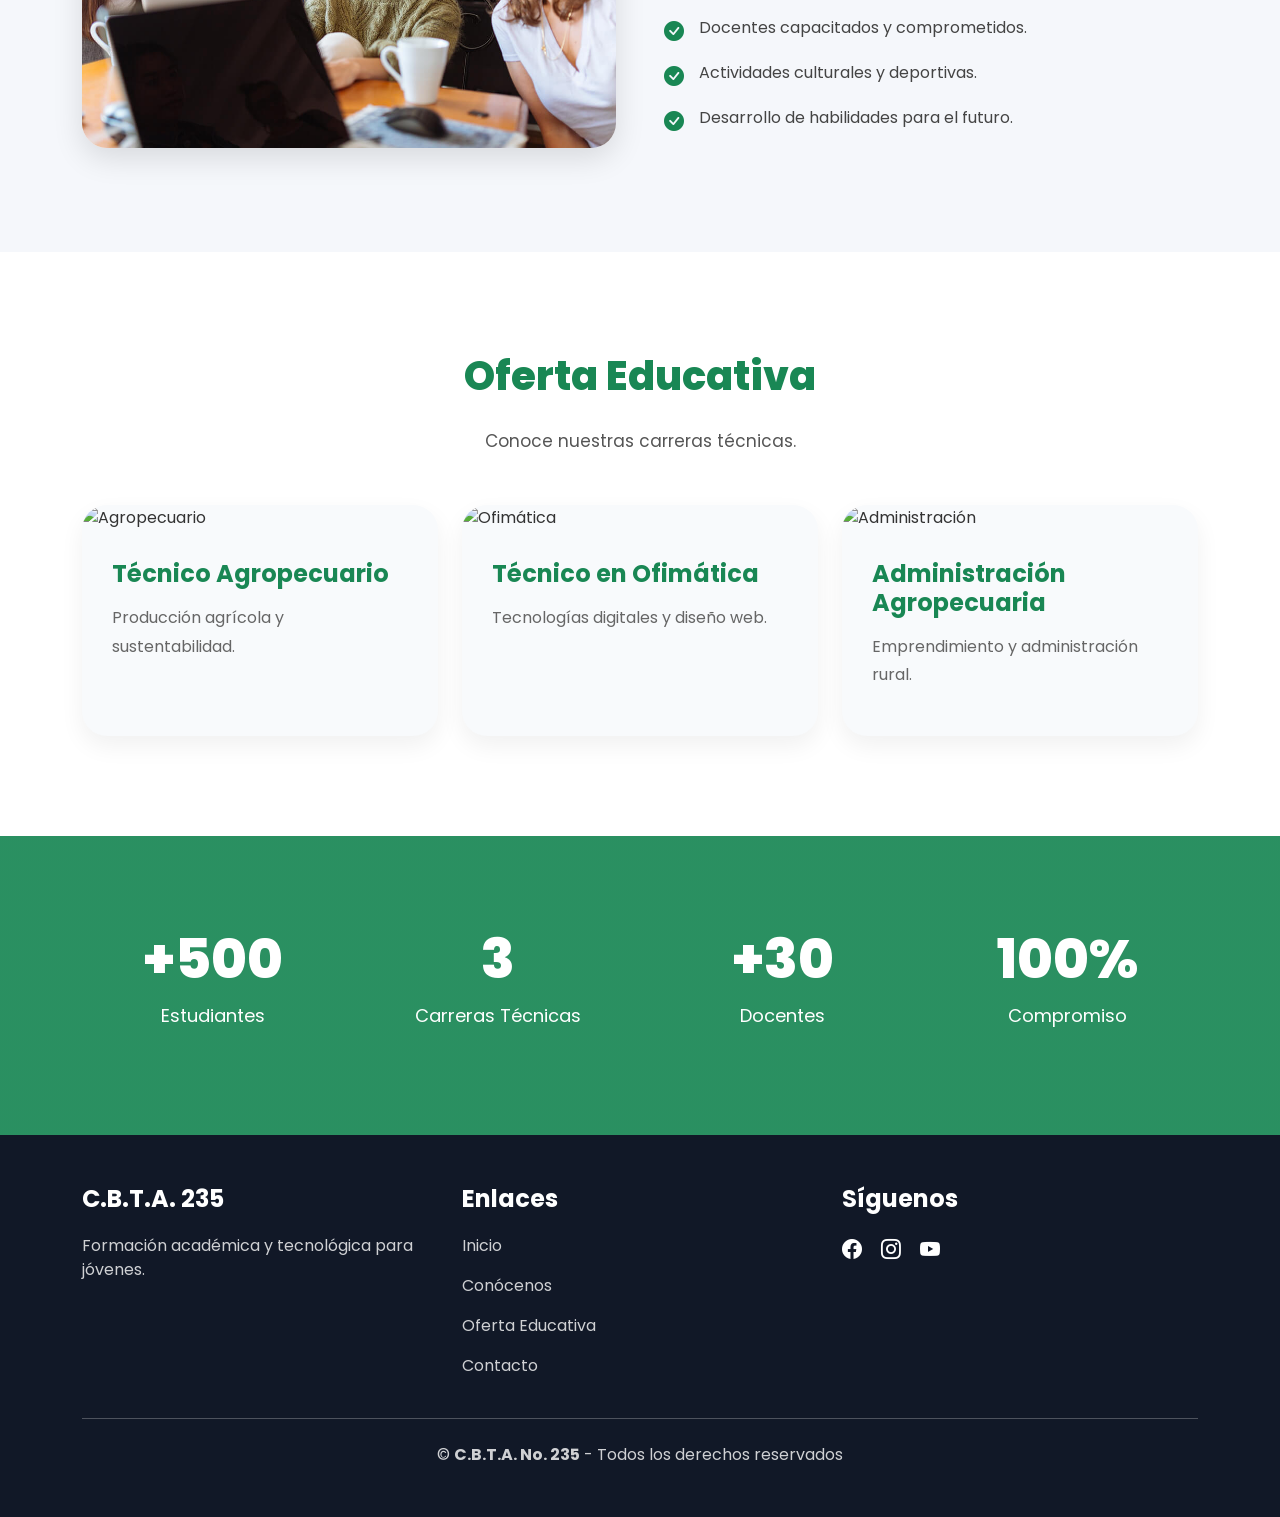
==== commit e110254b: "PAGINA CASI COMPLETA" ====
--- a/Pagina/index.html
+++ b/Pagina/index.html
@@ -1,585 +1,923 @@
 <!DOCTYPE html>
-<html lang="en">
+<html lang="es">
 
 <head>
   <meta charset="utf-8">
   <meta content="width=device-width, initial-scale=1.0" name="viewport">
-  <title>Index - Mentor Bootstrap Template</title>
-  <meta name="description" content="">
-  <meta name="keywords" content="">
+
+  <title>C.B.T.A. 235 | Inicio</title>
+
+  <meta name="description" content="Centro de Bachillerato Tecnológico Agropecuario No. 235">
+  <meta name="keywords" content="CBTA 235, bachillerato, carreras técnicas, agropecuario">
 
   <!-- Favicons -->
-  <link href="assets/img/favicon.png" rel="icon">
-  <link href="assets/img/apple-touch-icon.png" rel="apple-touch-icon">
+  <link href="assets/img/favicon.jpg" rel="icon">
 
   <!-- Fonts -->
   <link href="https://fonts.googleapis.com" rel="preconnect">
   <link href="https://fonts.gstatic.com" rel="preconnect" crossorigin>
-  <link href="https://fonts.googleapis.com/css2?family=Open+Sans:ital,wght@0,300;0,400;0,500;0,600;0,700;0,800;1,300;1,400;1,500;1,600;1,700;1,800&family=Poppins:ital,wght@0,100;0,200;0,300;0,400;0,500;0,600;0,700;0,800;0,900;1,100;1,200;1,300;1,400;1,500;1,600;1,700;1,800;1,900&family=Raleway:ital,wght@0,100;0,200;0,300;0,400;0,500;0,600;0,700;0,800;0,900;1,100;1,200;1,300;1,400;1,500;1,600;1,700;1,800;1,900&display=swap" rel="stylesheet">
-
-  <!-- Vendor CSS Files -->
+  <link
+    href="https://fonts.googleapis.com/css2?family=Poppins:wght@300;400;500;600;700;800&display=swap"
+    rel="stylesheet">
+
+  <!-- Vendor CSS -->
   <link href="assets/vendor/bootstrap/css/bootstrap.min.css" rel="stylesheet">
   <link href="assets/vendor/bootstrap-icons/bootstrap-icons.css" rel="stylesheet">
   <link href="assets/vendor/aos/aos.css" rel="stylesheet">
-  <link href="assets/vendor/glightbox/css/glightbox.min.css" rel="stylesheet">
-  <link href="assets/vendor/swiper/swiper-bundle.min.css" rel="stylesheet">
-
-  <!-- Main CSS File -->
-  <link href="assets/css/main.css" rel="stylesheet">
-
-  <!-- =======================================================
-  * Template Name: Mentor
-  * Template URL: https://bootstrapmade.com/mentor-free-education-bootstrap-theme/
-  * Updated: Jul 07 2025 with Bootstrap v5.3.7
-  * Author: BootstrapMade.com
-  * License: https://bootstrapmade.com/license/
-  ======================================================== -->
+
+  <style>
+    * {
+      margin: 0;
+      padding: 0;
+      box-sizing: border-box;
+    }
+
+    body {
+      font-family: 'Poppins', sans-serif;
+      background: #f5f7fb;
+      color: #333;
+    }
+
+    /*====================== HEADER ======================*/
+    .header {
+      background: white;
+      box-shadow: 0 2px 15px rgba(0, 0, 0, .08);
+      z-index: 9999;
+    }
+
+    .sitename {
+      color: #198754;
+      font-weight: 800;
+      font-size: 30px;
+      margin: 0;
+    }
+
+    .navmenu ul {
+      display: flex;
+      align-items: center;
+      gap: 30px;
+      list-style: none;
+      margin: 0;
+      padding: 0;
+    }
+
+    .navmenu a {
+      text-decoration: none;
+      color: #222;
+      font-weight: 500;
+      transition: .3s;
+      font-size: 16px;
+    }
+
+    .navmenu a:hover,
+    .navmenu .active {
+      color: #198754;
+    }
+
+    .btn-getstarted {
+      background: #198754;
+      color: white;
+      padding: 12px 28px;
+      border-radius: 50px;
+      text-decoration: none;
+      font-weight: 600;
+      transition: .3s;
+    }
+
+    .btn-getstarted:hover {
+      background: #146c43;
+      color: white;
+    }
+
+    /*====================== DROPDOWN ======================*/
+    .dropdown {
+      position: relative;
+    }
+
+    .dropdown ul {
+      position: absolute;
+      top: 45px;
+      left: 0;
+      background: white;
+      min-width: 270px;
+      border-radius: 15px;
+      padding: 15px 0;
+      box-shadow: 0 10px 30px rgba(0, 0, 0, .10);
+      display: none;
+      flex-direction: column;
+      gap: 0;
+      z-index: 999;
+    }
+
+    .dropdown:hover ul {
+      display: flex;
+    }
+
+    .dropdown ul li {
+      width: 100%;
+    }
+
+    .dropdown ul a {
+      display: block;
+      padding: 14px 25px;
+      color: #333;
+      transition: .3s;
+    }
+
+    .dropdown ul a:hover {
+      background: #198754;
+      color: white;
+    }
+
+    /*====================== HERO ======================*/
+    .hero {
+      position: relative;
+      min-height: 100vh;
+      display: flex;
+      align-items: center;
+      overflow: hidden;
+    }
+
+    .hero::before {
+      content: "";
+      position: absolute;
+      inset: 0;
+      background:
+        linear-gradient(rgba(0, 0, 0, .72), rgba(0, 0, 0, .72)),
+        url('assets/img/hero-bg.jpg') center center/cover no-repeat;
+    }
+
+    .hero .container {
+      position: relative;
+      z-index: 2;
+    }
+
+    .hero h1 {
+      color: white;
+      font-size: 70px;
+      font-weight: 800;
+      line-height: 1.2;
+      margin-bottom: 25px;
+    }
+
+    .hero p {
+      color: rgba(255, 255, 255, .92);
+      font-size: 22px;
+      line-height: 1.8;
+      max-width: 760px;
+      margin-bottom: 35px;
+    }
+
+    .btn-main {
+      display: inline-block;
+      padding: 15px 35px;
+      background: #198754;
+      color: white;
+      border-radius: 50px;
+      text-decoration: none;
+      font-weight: 600;
+      transition: .3s;
+      margin-right: 15px;
+    }
+
+    .btn-main:hover {
+      background: #157347;
+      transform: translateY(-3px);
+      color: white;
+    }
+
+    .btn-outline-custom {
+      display: inline-block;
+      padding: 15px 35px;
+      border: 2px solid white;
+      color: white;
+      border-radius: 50px;
+      text-decoration: none;
+      font-weight: 600;
+      transition: .3s;
+    }
+
+    .btn-outline-custom:hover {
+      background: white;
+      color: #198754;
+    }
+
+    /*====================== INFO SECTION ======================*/
+    .info-section {
+      margin-top: -90px;
+      position: relative;
+      z-index: 5;
+    }
+
+    .info-card {
+      background: white;
+      border-radius: 25px;
+      padding: 40px 30px;
+      text-align: center;
+      height: 100%;
+      box-shadow: 0 10px 30px rgba(0, 0, 0, .08);
+      transition: .4s;
+    }
+
+    .info-card:hover {
+      transform: translateY(-8px);
+    }
+
+    .info-card i {
+      font-size: 50px;
+      color: #198754;
+      margin-bottom: 20px;
+    }
+
+    .info-card h3 {
+      font-size: 24px;
+      font-weight: 700;
+      margin-bottom: 15px;
+    }
+
+    .info-card p {
+      color: #666;
+      line-height: 1.8;
+    }
+
+    /*====================== ABOUT ======================*/
+    .about {
+      padding: 100px 0;
+    }
+
+    .section-title {
+      color: #198754;
+      font-size: 40px;
+      font-weight: 800;
+      margin-bottom: 25px;
+    }
+
+    .section-text {
+      color: #555;
+      line-height: 1.9;
+      font-size: 17px;
+    }
+
+    .about-img {
+      width: 100%;
+      border-radius: 25px;
+      box-shadow: 0 10px 30px rgba(0, 0, 0, .12);
+    }
+
+    .custom-list {
+      list-style: none;
+      padding: 0;
+      margin-top: 25px;
+    }
+
+    .custom-list li {
+      margin-bottom: 15px;
+      display: flex;
+      gap: 15px;
+      color: #444;
+    }
+
+    .custom-list i {
+      color: #198754;
+      font-size: 20px;
+    }
+
+    /*====================== CARRERAS ======================*/
+    .careers {
+      padding: 100px 0;
+      background: white;
+    }
+
+    .career-box {
+      background: #f8fafc;
+      border-radius: 25px;
+      overflow: hidden;
+      transition: .4s;
+      height: 100%;
+      box-shadow: 0 10px 25px rgba(0, 0, 0, .06);
+    }
+
+    .career-box:hover {
+      transform: translateY(-8px);
+    }
+
+    .career-box img {
+      width: 100%;
+      height: 250px;
+      object-fit: cover;
+    }
+
+    .career-content {
+      padding: 30px;
+    }
+
+    .career-content h4 {
+      color: #198754;
+      font-weight: 700;
+      margin-bottom: 15px;
+    }
+
+    .career-content p {
+      color: #666;
+      line-height: 1.8;
+    }
+
+    /*====================== COUNTS ======================*/
+    .counts {
+      padding: 90px 0;
+      background:
+        linear-gradient(rgba(25, 135, 84, .92), rgba(25, 135, 84, .92)),
+        url('assets/img/counts-bg.jpg') center/cover no-repeat;
+      color: white;
+    }
+
+    .count-box {
+      text-align: center;
+    }
+
+    .count-box h2 {
+      font-size: 55px;
+      font-weight: 800;
+    }
+
+    .count-box p {
+      font-size: 18px;
+      margin-top: 10px;
+    }
+
+    /*====================== FOOTER ======================*/
+    .footer {
+      background: #111827;
+      color: white;
+      padding: 50px 0;
+    }
+
+    .footer h4 {
+      font-weight: 700;
+      margin-bottom: 20px;
+    }
+
+    .footer p,
+    .footer a {
+      color: rgba(255, 255, 255, .8);
+      text-decoration: none;
+    }
+
+    .social-links a {
+      font-size: 20px;
+      margin-right: 15px;
+      color: white;
+      transition: .3s;
+    }
+
+    .social-links a:hover {
+      color: #198754;
+    }
+
+    /*====================== MOBILE MENU ======================*/
+    .mobile-nav-toggle {
+      display: none;
+      font-size: 30px;
+      cursor: pointer;
+      color: #198754;
+    }
+
+    @media(max-width:991px) {
+
+      .mobile-nav-toggle {
+        display: block;
+      }
+
+      .navmenu {
+        position: fixed;
+        top: 90px;
+        right: -100%;
+        width: 300px;
+        height: auto;
+        background: white;
+        border-radius: 20px;
+        padding: 25px;
+        box-shadow: 0 10px 30px rgba(0, 0, 0, .15);
+        transition: .4s;
+      }
+
+      .navmenu.active {
+        right: 20px;
+      }
+
+      .navmenu ul {
+        flex-direction: column;
+        align-items: flex-start;
+        gap: 20px;
+      }
+
+      .dropdown ul {
+        position: static;
+        display: none;
+        width: 100%;
+        margin-top: 10px;
+        box-shadow: none;
+        background: #f5f5f5;
+      }
+
+      .dropdown.active ul {
+        display: flex;
+      }
+
+      .hero {
+        text-align: center;
+      }
+
+      .hero h1 {
+        font-size: 42px;
+      }
+
+      .hero p {
+        font-size: 18px;
+      }
+
+      .info-section {
+        margin-top: 40px;
+      }
+
+      .section-title {
+        font-size: 32px;
+      }
+    }
+  </style>
 </head>
 
-<body class="index-page">
-
-  <header id="header" class="header d-flex align-items-center sticky-top">
-    <div class="container-fluid container-xl position-relative d-flex align-items-center">
-
-      <a href="index.html" class="logo d-flex align-items-center me-auto">
-        <!-- Uncomment the line below if you also wish to use an image logo -->
-        <!-- <img src="assets/img/logo.webp" alt=""> -->
-        <h1 class="sitename">Mentor</h1>
+<body>
+
+  <!-- HEADER -->
+  <header id="header" class="header sticky-top">
+    <div class="container-fluid container-xl d-flex align-items-center justify-content-between py-3">
+
+      <a href="index.html" class="logo text-decoration-none">
+        <h1 class="sitename">C.B.T.A. 235</h1>
       </a>
 
       <nav id="navmenu" class="navmenu">
         <ul>
-          <li><a href="index.html" class="active">Home<br></a></li>
-          <li><a href="about.html">About</a></li>
-          <li><a href="courses.html">Courses</a></li>
-          <li><a href="trainers.html">Trainers</a></li>
-          <li><a href="events.html">Events</a></li>
-          <li><a href="pricing.html">Pricing</a></li>
-          <li class="dropdown"><a href="#"><span>Dropdown</span> <i class="bi bi-chevron-down toggle-dropdown"></i></a>
+
+          <li>
+            <a href="index.html" class="active">Inicio</a>
+          </li>
+
+          <li>
+            <a href="about.html">Conócenos</a>
+          </li>
+
+          <li class="dropdown">
+            <a href="#">
+              Oferta Educativa
+              <i class="bi bi-chevron-down"></i>
+            </a>
+
             <ul>
-              <li><a href="#">Dropdown 1</a></li>
-              <li class="dropdown"><a href="#"><span>Deep Dropdown</span> <i class="bi bi-chevron-down toggle-dropdown"></i></a>
-                <ul>
-                  <li><a href="#">Deep Dropdown 1</a></li>
-                  <li><a href="#">Deep Dropdown 2</a></li>
-                  <li><a href="#">Deep Dropdown 3</a></li>
-                  <li><a href="#">Deep Dropdown 4</a></li>
-                  <li><a href="#">Deep Dropdown 5</a></li>
-                </ul>
+              <li>
+                <a href="agropecuario.html">
+                  Técnico Agropecuario
+                </a>
               </li>
-              <li><a href="#">Dropdown 2</a></li>
-              <li><a href="#">Dropdown 3</a></li>
-              <li><a href="#">Dropdown 4</a></li>
+
+              <li>
+                <a href="ofimatica.html">
+                  Técnico en Ofimática
+                </a>
+              </li>
+
+              <li>
+                <a href="administracion.html">
+                  TÉCNICO EN ADMINISTRACIÓN PARA EL EMPRENDIMIENTO AGROPECUARIO
+                </a>
+              </li>
             </ul>
           </li>
-          <li><a href="contact.html">Contact</a></li>
+
+          <li>
+            <a href="trainers.html">Docentes</a>
+          </li>
+
+          <li>
+            <a href="events.html">Eventos</a>
+          </li>
+
+          <li>
+            <a href="contact.html">Contacto</a>
+          </li>
+
         </ul>
-        <i class="mobile-nav-toggle d-xl-none bi bi-list"></i>
       </nav>
 
-      <a class="btn-getstarted" href="courses.html">Empezar</a>
+      <i class="mobile-nav-toggle bi bi-list"></i>
+
+      <a href="courses.html" class="btn-getstarted d-none d-lg-inline-block">
+        Explorar Carreras
+      </a>
 
     </div>
   </header>
 
-  <main class="main">
-
-    <!-- Hero Section -->
-    <section id="hero" class="hero section dark-background">
-
-      <img src="assets/img/hero-bg.jpg" alt="" data-aos="fade-in">
-
-      <div class="container">
-        <h2 data-aos="fade-up" data-aos-delay="100">Learning Today,<br>Leading Tomorrow</h2>
-        <p data-aos="fade-up" data-aos-delay="200">We are team of talented designers making websites with Bootstrap</p>
-        <div class="d-flex mt-4" data-aos="fade-up" data-aos-delay="300">
-          <a href="courses.html" class="btn-get-started">Get Started</a>
-        </div>
+  <!-- HERO -->
+  <section class="hero">
+
+    <div class="container">
+
+      <div class="row align-items-center">
+
+        <div class="col-lg-8">
+
+          <h1 data-aos="fade-up">
+            Formando líderes del futuro
+          </h1>
+
+          <p data-aos="fade-up" data-aos-delay="100">
+            En el C.B.T.A. 235 impulsamos una educación integral,
+            tecnológica y humanista, preparando estudiantes con habilidades
+            académicas y profesionales para enfrentar los retos del mundo actual.
+          </p>
+
+          <div data-aos="fade-up" data-aos-delay="200">
+
+            <a href="courses.html" class="btn-main">
+              Oferta Educativa
+            </a>
+
+            <a href="about.html" class="btn-outline-custom">
+              Conócenos
+            </a>
+
+          </div>
+
+        </div>
+
       </div>
 
-    </section><!-- /Hero Section -->
-
-    <!-- About Section -->
-    <section id="about" class="about section">
-
-      <div class="container">
-
-        <div class="row gy-4">
-
-          <div class="col-lg-6 order-1 order-lg-2" data-aos="fade-up" data-aos-delay="100">
-            <img src="assets/img/about.jpg" class="img-fluid" alt="">
-          </div>
-
-          <div class="col-lg-6 order-2 order-lg-1 content" data-aos="fade-up" data-aos-delay="200">
-            <h3>Voluptatem dignissimos provident quasi corporis</h3>
-            <p class="fst-italic">
-              Lorem ipsum dolor sit amet, consectetur adipiscing elit, sed do eiusmod tempor incididunt ut labore et dolore
-              magna aliqua.
+    </div>
+
+  </section>
+
+  <!-- INFO -->
+  <section class="info-section">
+
+    <div class="container">
+
+      <div class="row g-4">
+
+        <div class="col-lg-4">
+
+          <div class="info-card">
+
+            <i class="bi bi-mortarboard-fill"></i>
+
+            <h3>Educación de Calidad</h3>
+
+            <p>
+              Formación académica y técnica enfocada en el desarrollo
+              profesional y humano.
             </p>
-            <ul>
-              <li><i class="bi bi-check-circle"></i> <span>Ullamco laboris nisi ut aliquip ex ea commodo consequat.</span></li>
-              <li><i class="bi bi-check-circle"></i> <span>Duis aute irure dolor in reprehenderit in voluptate velit.</span></li>
-              <li><i class="bi bi-check-circle"></i> <span>Ullamco laboris nisi ut aliquip ex ea commodo consequat. Duis aute irure dolor in reprehenderit in voluptate trideta storacalaperda mastiro dolore eu fugiat nulla pariatur.</span></li>
-            </ul>
-            <a href="#" class="read-more"><span>Read More</span><i class="bi bi-arrow-right"></i></a>
+
+          </div>
+
+        </div>
+
+        <div class="col-lg-4">
+
+          <div class="info-card">
+
+            <i class="bi bi-laptop-fill"></i>
+
+            <h3>Tecnología e Innovación</h3>
+
+            <p>
+              Herramientas modernas y espacios educativos para fortalecer
+              el aprendizaje.
+            </p>
+
+          </div>
+
+        </div>
+
+        <div class="col-lg-4">
+
+          <div class="info-card">
+
+            <i class="bi bi-people-fill"></i>
+
+            <h3>Comunidad Estudiantil</h3>
+
+            <p>
+              Fomentamos liderazgo, trabajo en equipo y valores para el futuro.
+            </p>
+
           </div>
 
         </div>
 
       </div>
 
-    </section><!-- /About Section -->
-
-    <!-- Counts Section -->
-    <section id="counts" class="section counts light-background">
-
-      <div class="container" data-aos="fade-up" data-aos-delay="100">
-
-        <div class="row gy-4">
-
-          <div class="col-lg-3 col-md-6">
-            <div class="stats-item text-center w-100 h-100">
-              <span data-purecounter-start="0" data-purecounter-end="1232" data-purecounter-duration="1" class="purecounter"></span>
-              <p>Students</p>
+    </div>
+
+  </section>
+
+  <!-- ABOUT -->
+  <section class="about">
+
+    <div class="container">
+
+      <div class="row align-items-center g-5">
+
+        <div class="col-lg-6">
+
+          <img src="assets/img/about.jpg" class="about-img" alt="CBTA 235">
+
+        </div>
+
+        <div class="col-lg-6">
+
+          <h2 class="section-title">
+            ¿Quiénes Somos?
+          </h2>
+
+          <p class="section-text">
+            El C.B.T.A. No. 235 es una institución educativa comprometida
+            con la formación de jóvenes capaces, responsables y preparados
+            para continuar estudios superiores o integrarse al sector laboral.
+          </p>
+
+          <ul class="custom-list">
+
+            <li>
+              <i class="bi bi-check-circle-fill"></i>
+              Formación académica y técnica especializada.
+            </li>
+
+            <li>
+              <i class="bi bi-check-circle-fill"></i>
+              Docentes capacitados y comprometidos.
+            </li>
+
+            <li>
+              <i class="bi bi-check-circle-fill"></i>
+              Actividades culturales y deportivas.
+            </li>
+
+            <li>
+              <i class="bi bi-check-circle-fill"></i>
+              Desarrollo de habilidades para el futuro.
+            </li>
+
+          </ul>
+
+        </div>
+
+      </div>
+
+    </div>
+
+  </section>
+
+  <!-- CARRERAS -->
+  <section class="careers">
+
+    <div class="container">
+
+      <div class="text-center mb-5">
+
+        <h2 class="section-title">
+          Oferta Educativa
+        </h2>
+
+        <p class="section-text">
+          Conoce nuestras carreras técnicas.
+        </p>
+
+      </div>
+
+      <div class="row g-4">
+
+        <div class="col-lg-4">
+
+          <div class="career-box">
+
+            <img src="assets/img/course/agropecuario-1.jpg" alt="Agropecuario">
+
+            <div class="career-content">
+
+              <h4>Técnico Agropecuario</h4>
+
+              <p>
+                Producción agrícola y sustentabilidad.
+              </p>
+
             </div>
-          </div><!-- End Stats Item -->
-
-          <div class="col-lg-3 col-md-6">
-            <div class="stats-item text-center w-100 h-100">
-              <span data-purecounter-start="0" data-purecounter-end="64" data-purecounter-duration="1" class="purecounter"></span>
-              <p>Courses</p>
+
+          </div>
+
+        </div>
+
+        <div class="col-lg-4">
+
+          <div class="career-box">
+
+            <img src="assets/img/ofimatica/ofimatica-1.jpg" alt="Ofimática">
+
+            <div class="career-content">
+
+              <h4>Técnico en Ofimática</h4>
+
+              <p>
+                Tecnologías digitales y diseño web.
+              </p>
+
             </div>
-          </div><!-- End Stats Item -->
-
-          <div class="col-lg-3 col-md-6">
-            <div class="stats-item text-center w-100 h-100">
-              <span data-purecounter-start="0" data-purecounter-end="42" data-purecounter-duration="1" class="purecounter"></span>
-              <p>Events</p>
+
+          </div>
+
+        </div>
+
+        <div class="col-lg-4">
+
+          <div class="career-box">
+
+            <img src="assets/img/course/administracion-1.jpg" alt="Administración">
+
+            <div class="career-content">
+
+              <h4>Administración Agropecuaria</h4>
+
+              <p>
+                Emprendimiento y administración rural.
+              </p>
+
             </div>
-          </div><!-- End Stats Item -->
-
-          <div class="col-lg-3 col-md-6">
-            <div class="stats-item text-center w-100 h-100">
-              <span data-purecounter-start="0" data-purecounter-end="24" data-purecounter-duration="1" class="purecounter"></span>
-              <p>Trainers</p>
-            </div>
-          </div><!-- End Stats Item -->
+
+          </div>
 
         </div>
 
       </div>
 
-    </section><!-- /Counts Section -->
-
-    <!-- Why Us Section -->
-    <section id="why-us" class="section why-us">
-
-      <div class="container">
-
-        <div class="row gy-4">
-
-          <div class="col-lg-4" data-aos="fade-up" data-aos-delay="100">
-            <div class="why-box">
-              <h3>Why Choose Our Products?</h3>
-              <p>
-                Lorem ipsum dolor sit amet, consectetur adipiscing elit, sed do eiusmod tempor incididunt ut labore et dolore magna aliqua. Duis aute irure dolor in reprehenderit
-                Asperiores dolores sed et. Tenetur quia eos. Autem tempore quibusdam vel necessitatibus optio ad corporis.
-              </p>
-              <div class="text-center">
-                <a href="#" class="more-btn"><span>Learn More</span> <i class="bi bi-chevron-right"></i></a>
-              </div>
-            </div>
-          </div><!-- End Why Box -->
-
-          <div class="col-lg-8 d-flex align-items-stretch">
-            <div class="row gy-4" data-aos="fade-up" data-aos-delay="200">
-
-              <div class="col-xl-4">
-                <div class="icon-box d-flex flex-column justify-content-center align-items-center">
-                  <i class="bi bi-clipboard-data"></i>
-                  <h4>Corporis voluptates officia eiusmod</h4>
-                  <p>Consequuntur sunt aut quasi enim aliquam quae harum pariatur laboris nisi ut aliquip</p>
-                </div>
-              </div><!-- End Icon Box -->
-
-              <div class="col-xl-4" data-aos="fade-up" data-aos-delay="300">
-                <div class="icon-box d-flex flex-column justify-content-center align-items-center">
-                  <i class="bi bi-gem"></i>
-                  <h4>Ullamco laboris ladore pan</h4>
-                  <p>Excepteur sint occaecat cupidatat non proident, sunt in culpa qui officia deserunt</p>
-                </div>
-              </div><!-- End Icon Box -->
-
-              <div class="col-xl-4" data-aos="fade-up" data-aos-delay="400">
-                <div class="icon-box d-flex flex-column justify-content-center align-items-center">
-                  <i class="bi bi-inboxes"></i>
-                  <h4>Labore consequatur incidid dolore</h4>
-                  <p>Aut suscipit aut cum nemo deleniti aut omnis. Doloribus ut maiores omnis facere</p>
-                </div>
-              </div><!-- End Icon Box -->
-
-            </div>
+    </div>
+
+  </section>
+
+  <!-- COUNTS -->
+  <section class="counts">
+
+    <div class="container">
+
+      <div class="row gy-4">
+
+        <div class="col-lg-3 col-md-6">
+
+          <div class="count-box">
+
+            <h2>+500</h2>
+
+            <p>Estudiantes</p>
+
+          </div>
+
+        </div>
+
+        <div class="col-lg-3 col-md-6">
+
+          <div class="count-box">
+
+            <h2>3</h2>
+
+            <p>Carreras Técnicas</p>
+
+          </div>
+
+        </div>
+
+        <div class="col-lg-3 col-md-6">
+
+          <div class="count-box">
+
+            <h2>+30</h2>
+
+            <p>Docentes</p>
+
+          </div>
+
+        </div>
+
+        <div class="col-lg-3 col-md-6">
+
+          <div class="count-box">
+
+            <h2>100%</h2>
+
+            <p>Compromiso</p>
+
           </div>
 
         </div>
 
       </div>
 
-    </section><!-- /Why Us Section -->
-
-    <!-- Features Section -->
-    <section id="features" class="features section">
-
-      <div class="container">
-
-        <div class="row gy-4">
-
-          <div class="col-lg-3 col-md-4" data-aos="fade-up" data-aos-delay="100">
-            <div class="features-item">
-              <i class="bi bi-eye" style="color: #ffbb2c;"></i>
-              <h3><a href="" class="stretched-link">Lorem Ipsum</a></h3>
-            </div>
-          </div><!-- End Feature Item -->
-
-          <div class="col-lg-3 col-md-4" data-aos="fade-up" data-aos-delay="200">
-            <div class="features-item">
-              <i class="bi bi-infinity" style="color: #5578ff;"></i>
-              <h3><a href="" class="stretched-link">Dolor Sitema</a></h3>
-            </div>
-          </div><!-- End Feature Item -->
-
-          <div class="col-lg-3 col-md-4" data-aos="fade-up" data-aos-delay="300">
-            <div class="features-item">
-              <i class="bi bi-mortarboard" style="color: #e80368;"></i>
-              <h3><a href="" class="stretched-link">Sed perspiciatis</a></h3>
-            </div>
-          </div><!-- End Feature Item -->
-
-          <div class="col-lg-3 col-md-4" data-aos="fade-up" data-aos-delay="400">
-            <div class="features-item">
-              <i class="bi bi-nut" style="color: #e361ff;"></i>
-              <h3><a href="" class="stretched-link">Magni Dolores</a></h3>
-            </div>
-          </div><!-- End Feature Item -->
-
-          <div class="col-lg-3 col-md-4" data-aos="fade-up" data-aos-delay="500">
-            <div class="features-item">
-              <i class="bi bi-shuffle" style="color: #47aeff;"></i>
-              <h3><a href="" class="stretched-link">Nemo Enim</a></h3>
-            </div>
-          </div><!-- End Feature Item -->
-
-          <div class="col-lg-3 col-md-4" data-aos="fade-up" data-aos-delay="600">
-            <div class="features-item">
-              <i class="bi bi-star" style="color: #ffa76e;"></i>
-              <h3><a href="" class="stretched-link">Eiusmod Tempor</a></h3>
-            </div>
-          </div><!-- End Feature Item -->
-
-          <div class="col-lg-3 col-md-4" data-aos="fade-up" data-aos-delay="700">
-            <div class="features-item">
-              <i class="bi bi-x-diamond" style="color: #11dbcf;"></i>
-              <h3><a href="" class="stretched-link">Midela Teren</a></h3>
-            </div>
-          </div><!-- End Feature Item -->
-
-          <div class="col-lg-3 col-md-4" data-aos="fade-up" data-aos-delay="800">
-            <div class="features-item">
-              <i class="bi bi-camera-video" style="color: #4233ff;"></i>
-              <h3><a href="" class="stretched-link">Pira Neve</a></h3>
-            </div>
-          </div><!-- End Feature Item -->
-
-          <div class="col-lg-3 col-md-4" data-aos="fade-up" data-aos-delay="900">
-            <div class="features-item">
-              <i class="bi bi-command" style="color: #b2904f;"></i>
-              <h3><a href="" class="stretched-link">Dirada Pack</a></h3>
-            </div>
-          </div><!-- End Feature Item -->
-
-          <div class="col-lg-3 col-md-4" data-aos="fade-up" data-aos-delay="1000">
-            <div class="features-item">
-              <i class="bi bi-dribbble" style="color: #b20969;"></i>
-              <h3><a href="" class="stretched-link">Moton Ideal</a></h3>
-            </div>
-          </div><!-- End Feature Item -->
-
-          <div class="col-lg-3 col-md-4" data-aos="fade-up" data-aos-delay="1100">
-            <div class="features-item">
-              <i class="bi bi-activity" style="color: #ff5828;"></i>
-              <h3><a href="" class="stretched-link">Verdo Park</a></h3>
-            </div>
-          </div><!-- End Feature Item -->
-
-          <div class="col-lg-3 col-md-4" data-aos="fade-up" data-aos-delay="1200">
-            <div class="features-item">
-              <i class="bi bi-brightness-high" style="color: #29cc61;"></i>
-              <h3><a href="" class="stretched-link">Flavor Nivelanda</a></h3>
-            </div>
-          </div><!-- End Feature Item -->
+    </div>
+
+  </section>
+
+  <!-- FOOTER -->
+  <footer class="footer">
+
+    <div class="container">
+
+      <div class="row gy-4">
+
+        <div class="col-lg-4">
+
+          <h4>C.B.T.A. 235</h4>
+
+          <p>
+            Formación académica y tecnológica para jóvenes.
+          </p>
+
+        </div>
+
+        <div class="col-lg-4">
+
+          <h4>Enlaces</h4>
+
+          <p><a href="index.html">Inicio</a></p>
+          <p><a href="about.html">Conócenos</a></p>
+          <p><a href="courses.html">Oferta Educativa</a></p>
+          <p><a href="contact.html">Contacto</a></p>
+
+        </div>
+
+        <div class="col-lg-4">
+
+          <h4>Síguenos</h4>
+
+          <div class="social-links mt-3">
+
+            <a href="#"><i class="bi bi-facebook"></i></a>
+            <a href="#"><i class="bi bi-instagram"></i></a>
+            <a href="#"><i class="bi bi-youtube"></i></a>
+
+          </div>
 
         </div>
 
       </div>
 
-    </section><!-- /Features Section -->
-
-    <!-- Courses Section -->
-    <section id="courses" class="courses section">
-
-      <!-- Section Title -->
-      <div class="container section-title" data-aos="fade-up">
-        <h2>Courses</h2>
-        <p>Popular Courses</p>
-      </div><!-- End Section Title -->
-
-      <div class="container">
-
-        <div class="row">
-
-          <div class="col-lg-4 col-md-6 d-flex align-items-stretch" data-aos="zoom-in" data-aos-delay="100">
-            <div class="course-item">
-              <img src="assets/img/course/course-1.webp" class="img-fluid" alt="...">
-              <div class="course-content">
-                <div class="d-flex justify-content-between align-items-center mb-3">
-                  <p class="category">Web Development</p>
-                  <p class="price">$169</p>
-                </div>
-
-                <h3><a href="course-details.html">Website Design</a></h3>
-                <p class="description">Et architecto provident deleniti facere repellat nobis iste. Id facere quia quae dolores dolorem tempore.</p>
-                <div class="trainer d-flex justify-content-between align-items-center">
-                  <div class="trainer-profile d-flex align-items-center">
-                    <img src="assets/img/person/person-m-7.webp" class="img-fluid" alt="">
-                    <a href="" class="trainer-link">Antonio</a>
-                  </div>
-                  <div class="trainer-rank d-flex align-items-center">
-                    <i class="bi bi-person user-icon"></i>&nbsp;50
-                    &nbsp;&nbsp;
-                    <i class="bi bi-heart heart-icon"></i>&nbsp;65
-                  </div>
-                </div>
-              </div>
-            </div>
-          </div> <!-- End Course Item-->
-
-          <div class="col-lg-4 col-md-6 d-flex align-items-stretch mt-4 mt-md-0" data-aos="zoom-in" data-aos-delay="200">
-            <div class="course-item">
-              <img src="assets/img/course/course-2.webp" class="img-fluid" alt="...">
-              <div class="course-content">
-                <div class="d-flex justify-content-between align-items-center mb-3">
-                  <p class="category">Marketing</p>
-                  <p class="price">$250</p>
-                </div>
-
-                <h3><a href="course-details.html">Search Engine Optimization</a></h3>
-                <p class="description">Et architecto provident deleniti facere repellat nobis iste. Id facere quia quae dolores dolorem tempore.</p>
-                <div class="trainer d-flex justify-content-between align-items-center">
-                  <div class="trainer-profile d-flex align-items-center">
-                    <img src="assets/img/person/person-f-14.webp" class="img-fluid" alt="">
-                    <a href="" class="trainer-link">Lana</a>
-                  </div>
-                  <div class="trainer-rank d-flex align-items-center">
-                    <i class="bi bi-person user-icon"></i>&nbsp;35
-                    &nbsp;&nbsp;
-                    <i class="bi bi-heart heart-icon"></i>&nbsp;42
-                  </div>
-                </div>
-              </div>
-            </div>
-          </div> <!-- End Course Item-->
-
-          <div class="col-lg-4 col-md-6 d-flex align-items-stretch mt-4 mt-lg-0" data-aos="zoom-in" data-aos-delay="300">
-            <div class="course-item">
-              <img src="assets/img/course/course-3.webp" class="img-fluid" alt="...">
-              <div class="course-content">
-                <div class="d-flex justify-content-between align-items-center mb-3">
-                  <p class="category">Content</p>
-                  <p class="price">$180</p>
-                </div>
-
-                <h3><a href="course-details.html">Copywriting</a></h3>
-                <p class="description">Et architecto provident deleniti facere repellat nobis iste. Id facere quia quae dolores dolorem tempore.</p>
-                <div class="trainer d-flex justify-content-between align-items-center">
-                  <div class="trainer-profile d-flex align-items-center">
-                    <img src="assets/img/person/person-m-12.webp" class="img-fluid" alt="">
-                    <a href="" class="trainer-link">Brandon</a>
-                  </div>
-                  <div class="trainer-rank d-flex align-items-center">
-                    <i class="bi bi-person user-icon"></i>&nbsp;20
-                    &nbsp;&nbsp;
-                    <i class="bi bi-heart heart-icon"></i>&nbsp;85
-                  </div>
-                </div>
-              </div>
-            </div>
-          </div> <!-- End Course Item-->
-
-        </div>
+      <hr class="my-4 text-white">
+
+      <div class="text-center">
+
+        <p class="mb-0">
+          © <strong>C.B.T.A. No. 235</strong> - Todos los derechos reservados
+        </p>
 
       </div>
 
-    </section><!-- /Courses Section -->
-
-    <!-- Trainers Index Section -->
-    <section id="trainers-index" class="section trainers-index">
-
-      <div class="container">
-
-        <div class="row">
-
-          <div class="col-lg-4 col-md-6 d-flex" data-aos="fade-up" data-aos-delay="100">
-            <div class="member">
-              <img src="assets/img/trainers/trainer-1.jpg" class="img-fluid" alt="">
-              <div class="member-content">
-                <h4>Walter White</h4>
-                <span>Web Development</span>
-                <p>
-                  Magni qui quod omnis unde et eos fuga et exercitationem. Odio veritatis perspiciatis quaerat qui aut aut aut
-                </p>
-                <div class="social">
-                  <a href=""><i class="bi bi-twitter-x"></i></a>
-                  <a href=""><i class="bi bi-facebook"></i></a>
-                  <a href=""><i class="bi bi-instagram"></i></a>
-                  <a href=""><i class="bi bi-linkedin"></i></a>
-                </div>
-              </div>
-            </div>
-          </div><!-- End Team Member -->
-
-          <div class="col-lg-4 col-md-6 d-flex" data-aos="fade-up" data-aos-delay="200">
-            <div class="member">
-              <img src="assets/img/trainers/trainer-2.jpg" class="img-fluid" alt="">
-              <div class="member-content">
-                <h4>Sarah Jhinson</h4>
-                <span>Marketing</span>
-                <p>
-                  Repellat fugiat adipisci nemo illum nesciunt voluptas repellendus. In architecto rerum rerum temporibus
-                </p>
-                <div class="social">
-                  <a href=""><i class="bi bi-twitter-x"></i></a>
-                  <a href=""><i class="bi bi-facebook"></i></a>
-                  <a href=""><i class="bi bi-instagram"></i></a>
-                  <a href=""><i class="bi bi-linkedin"></i></a>
-                </div>
-              </div>
-            </div>
-          </div><!-- End Team Member -->
-
-          <div class="col-lg-4 col-md-6 d-flex" data-aos="fade-up" data-aos-delay="300">
-            <div class="member">
-              <img src="assets/img/trainers/trainer-3.jpg" class="img-fluid" alt="">
-              <div class="member-content">
-                <h4>William Anderson</h4>
-                <span>Content</span>
-                <p>
-                  Voluptas necessitatibus occaecati quia. Earum totam consequuntur qui porro et laborum toro des clara
-                </p>
-                <div class="social">
-                  <a href=""><i class="bi bi-twitter-x"></i></a>
-                  <a href=""><i class="bi bi-facebook"></i></a>
-                  <a href=""><i class="bi bi-instagram"></i></a>
-                  <a href=""><i class="bi bi-linkedin"></i></a>
-                </div>
-              </div>
-            </div>
-          </div><!-- End Team Member -->
-
-        </div>
-
-      </div>
-
-    </section><!-- /Trainers Index Section -->
-
-  </main>
-
-  <footer id="footer" class="footer position-relative light-background">
-
-    <div class="container footer-top">
-      <div class="row gy-4">
-        <div class="col-lg-4 col-md-6 footer-about">
-          <a href="index.html" class="logo d-flex align-items-center">
-            <span class="sitename">Mentor</span>
-          </a>
-          <div class="footer-contact pt-3">
-            <p>A108 Adam Street</p>
-            <p>New York, NY 535022</p>
-            <p class="mt-3"><strong>Phone:</strong> <span>+1 5589 55488 55</span></p>
-            <p><strong>Email:</strong> <span>info@example.com</span></p>
-          </div>
-          <div class="social-links d-flex mt-4">
-            <a href=""><i class="bi bi-twitter-x"></i></a>
-            <a href=""><i class="bi bi-facebook"></i></a>
-            <a href=""><i class="bi bi-instagram"></i></a>
-            <a href=""><i class="bi bi-linkedin"></i></a>
-          </div>
-        </div>
-
-        <div class="col-lg-2 col-md-3 footer-links">
-          <h4>Useful Links</h4>
-          <ul>
-            <li><a href="#">Home</a></li>
-            <li><a href="#">About us</a></li>
-            <li><a href="#">Services</a></li>
-            <li><a href="#">Terms of service</a></li>
-            <li><a href="#">Privacy policy</a></li>
-          </ul>
-        </div>
-
-        <div class="col-lg-2 col-md-3 footer-links">
-          <h4>Our Services</h4>
-          <ul>
-            <li><a href="#">Web Design</a></li>
-            <li><a href="#">Web Development</a></li>
-            <li><a href="#">Product Management</a></li>
-            <li><a href="#">Marketing</a></li>
-            <li><a href="#">Graphic Design</a></li>
-          </ul>
-        </div>
-
-        <div class="col-lg-4 col-md-12 footer-newsletter">
-          <h4>Our Newsletter</h4>
-          <p>Subscribe to our newsletter and receive the latest news about our products and services!</p>
-          <form action="forms/newsletter.php" method="post" class="php-email-form">
-            <div class="newsletter-form"><input type="email" name="email"><input type="submit" value="Subscribe"></div>
-            <div class="loading">Loading</div>
-            <div class="error-message"></div>
-            <div class="sent-message">Your subscription request has been sent. Thank you!</div>
-          </form>
-        </div>
-
-      </div>
     </div>
 
-    <div class="container copyright text-center mt-4">
-      <p>© <span>Copyright</span> <strong class="px-1 sitename">Mentor</strong> <span>All Rights Reserved</span></p>
-      <div class="credits">
-        <!-- All the links in the footer should remain intact. -->
-        <!-- You can delete the links only if you've purchased the pro version. -->
-        <!-- Licensing information: https://bootstrapmade.com/license/ -->
-        <!-- Purchase the pro version with working PHP/AJAX contact form: [buy-url] -->
-        Designed by <a href="https://bootstrapmade.com/">BootstrapMade</a> | <a href="https://bootstrapmade.com/tools/">DevTools</a>
-      </div>
-    </div>
-
   </footer>
 
-  <!-- Scroll Top -->
-  <a href="#" id="scroll-top" class="scroll-top d-flex align-items-center justify-content-center"><i class="bi bi-arrow-up-short"></i></a>
-
-  <!-- Preloader -->
-  <div id="preloader"></div>
-
-  <!-- Vendor JS Files -->
+  <!-- JS -->
   <script src="assets/vendor/bootstrap/js/bootstrap.bundle.min.js"></script>
-  <script src="assets/vendor/php-email-form/validate.js"></script>
   <script src="assets/vendor/aos/aos.js"></script>
-  <script src="assets/vendor/glightbox/js/glightbox.min.js"></script>
-  <script src="assets/vendor/purecounter/purecounter_vanilla.js"></script>
-  <script src="assets/vendor/swiper/swiper-bundle.min.js"></script>
-
-  <!-- Main JS File -->
-  <script src="assets/js/main.js"></script>
+
+  <script>
+
+    AOS.init({
+      duration: 1000,
+      once: true
+    });
+
+    // MENU MOBILE
+    const mobileToggle = document.querySelector('.mobile-nav-toggle');
+    const navmenu = document.querySelector('.navmenu');
+
+    mobileToggle.addEventListener('click', () => {
+      navmenu.classList.toggle('active');
+    });
+
+    // DROPDOWN MOBILE
+    document.querySelectorAll('.dropdown > a').forEach(item => {
+
+      item.addEventListener('click', function (e) {
+
+        if (window.innerWidth < 992) {
+
+          e.preventDefault();
+          this.parentElement.classList.toggle('active');
+
+        }
+
+      });
+
+    });
+
+  </script>
 
 </body>
 
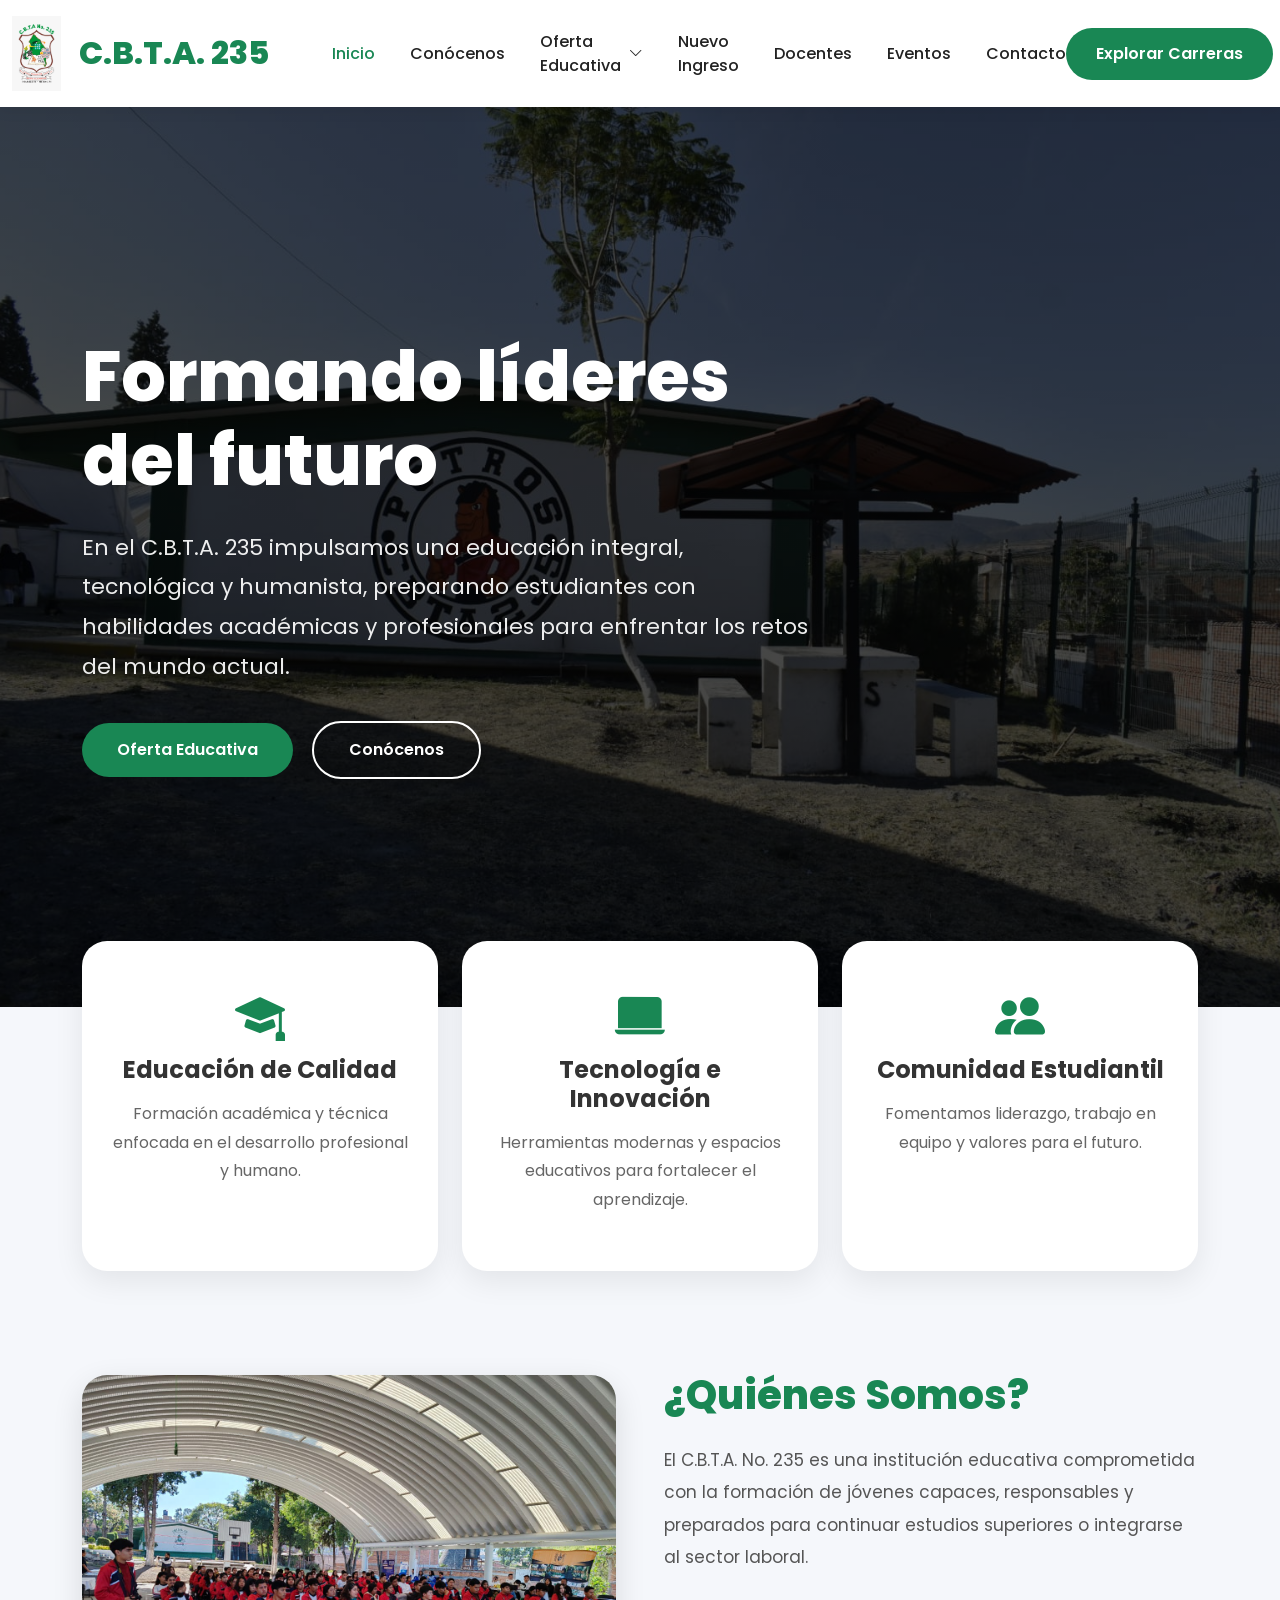
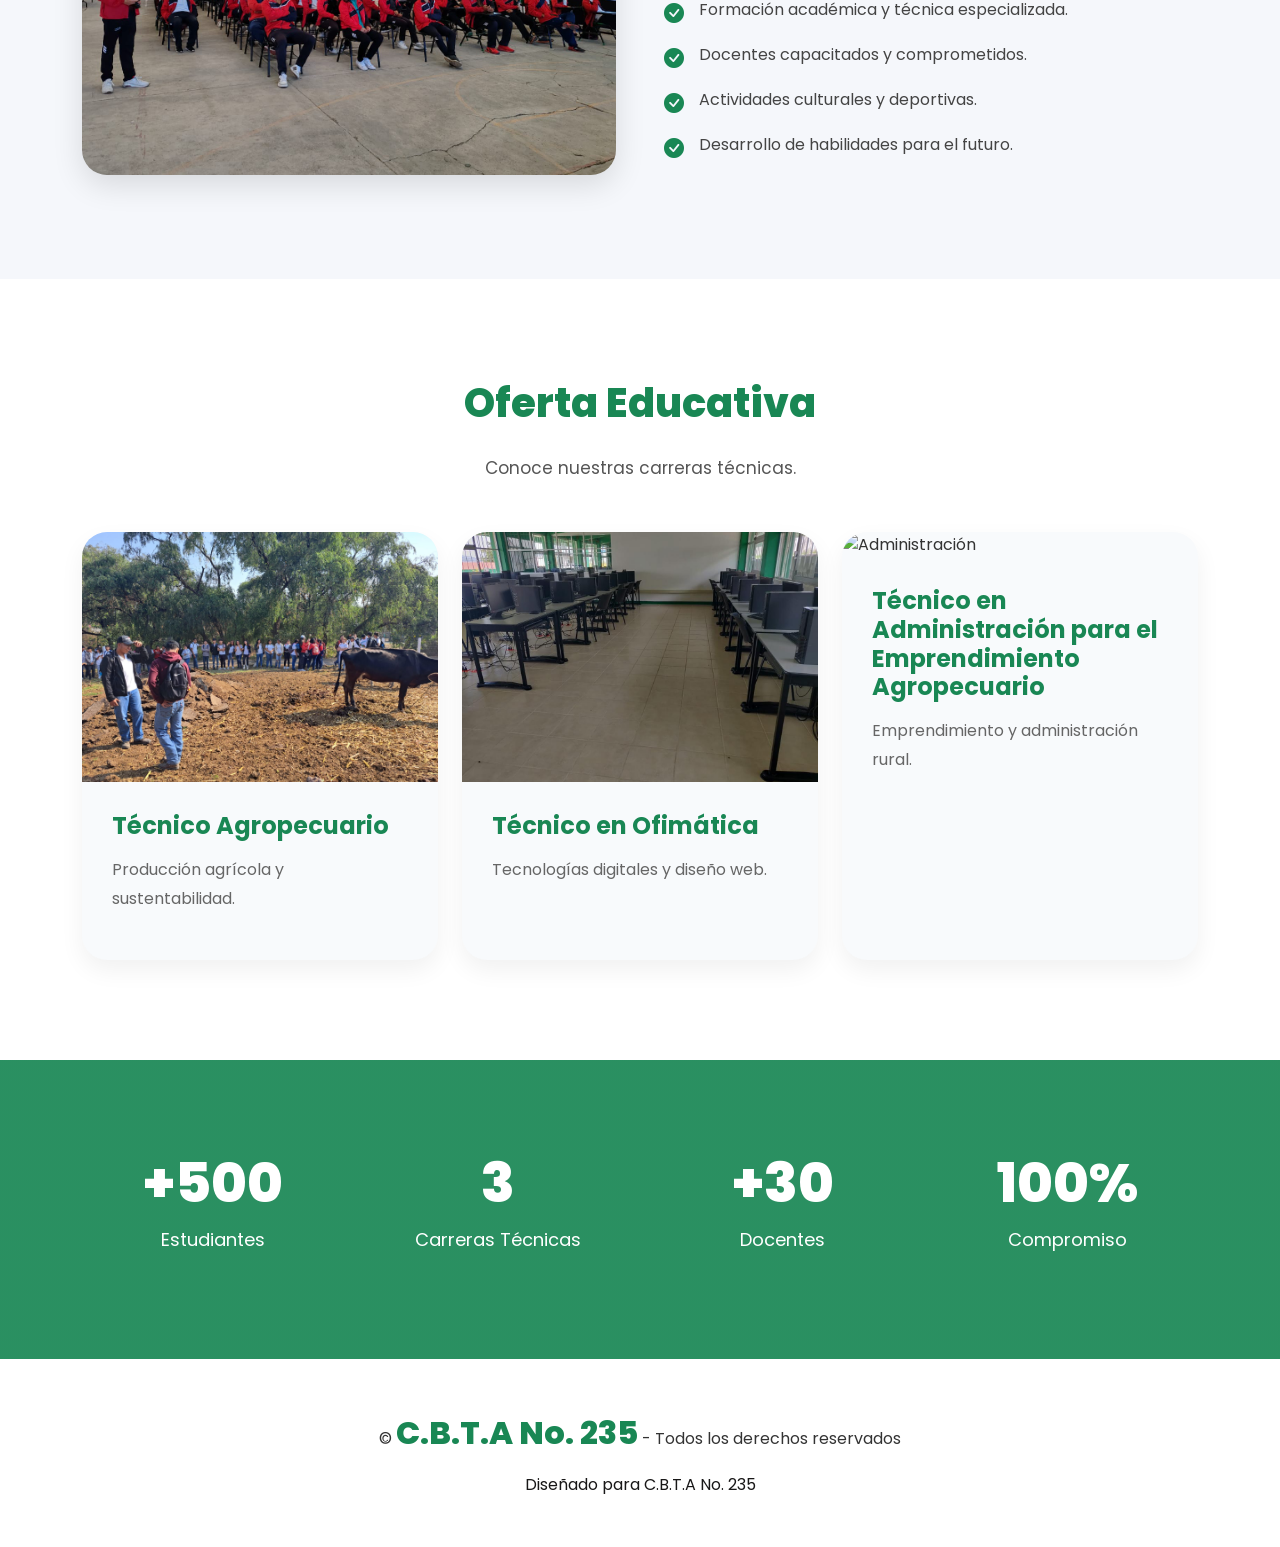
==== commit a3627174: "Pagina casi terminada" ====
--- a/Pagina/index.html
+++ b/Pagina/index.html
@@ -90,45 +90,83 @@
     }
 
     /*====================== DROPDOWN ======================*/
-    .dropdown {
-      position: relative;
-    }
-
-    .dropdown ul {
-      position: absolute;
-      top: 45px;
-      left: 0;
-      background: white;
-      min-width: 270px;
-      border-radius: 15px;
-      padding: 15px 0;
-      box-shadow: 0 10px 30px rgba(0, 0, 0, .10);
-      display: none;
-      flex-direction: column;
-      gap: 0;
-      z-index: 999;
-    }
-
-    .dropdown:hover ul {
-      display: flex;
-    }
-
-    .dropdown ul li {
-      width: 100%;
-    }
-
-    .dropdown ul a {
-      display: block;
-      padding: 14px 25px;
-      color: #333;
-      transition: .3s;
-    }
-
-    .dropdown ul a:hover {
-      background: #198754;
-      color: white;
-    }
-
+
+.dropdown{
+  position: relative;
+}
+
+/* CONTENEDOR PRINCIPAL */
+.dropdown > a{
+  display:flex;
+  align-items:center;
+  gap:8px;
+}
+
+/* MENU DESPLEGABLE */
+.dropdown ul{
+  position:absolute;
+  top:100%;
+  left:0;
+
+  background:white;
+  min-width:340px;
+
+  border-radius:20px;
+  padding:15px 0;
+
+  box-shadow:0 10px 30px rgba(0,0,0,.10);
+
+  display:flex;
+  flex-direction:column;
+
+  opacity:0;
+  visibility:hidden;
+
+  transform:translateY(15px);
+
+  transition:.35s;
+
+  z-index:999;
+}
+
+/* MOSTRAR MENU */
+.dropdown:hover ul{
+  opacity:1;
+  visibility:visible;
+  transform:translateY(0);
+}
+
+/* ITEMS */
+.dropdown ul li{
+  width:100%;
+}
+
+/* LINKS */
+.dropdown ul a{
+  display:block;
+  padding:16px 25px;
+  color:#333;
+  font-size:15px;
+  line-height:1.5;
+  transition:.3s;
+}
+
+/* HOVER */
+.dropdown ul a:hover{
+  background:#198754;
+  color:white;
+}
+
+/* FLECHA */
+.dropdown i{
+  font-size:14px;
+  transition:.3s;
+}
+
+/* ROTACION */
+.dropdown:hover i{
+  transform:rotate(180deg);
+}
     /*====================== HERO ======================*/
     .hero {
       position: relative;
@@ -144,7 +182,7 @@
       inset: 0;
       background:
         linear-gradient(rgba(0, 0, 0, .72), rgba(0, 0, 0, .72)),
-        url('assets/img/hero-bg.jpg') center center/cover no-repeat;
+        url('assets/img/inicio.jpg') center center/cover no-repeat;
     }
 
     .hero .container {
@@ -347,8 +385,8 @@
 
     /*====================== FOOTER ======================*/
     .footer {
-      background: #111827;
-      color: white;
+      background: #ffffff;
+      color: rgb(24, 23, 23);
       padding: 50px 0;
     }
 
@@ -359,20 +397,89 @@
 
     .footer p,
     .footer a {
-      color: rgba(255, 255, 255, .8);
+      color: rgba(0, 0, 0, 0.8);
       text-decoration: none;
     }
 
     .social-links a {
       font-size: 20px;
       margin-right: 15px;
-      color: white;
+      color: rgb(0, 0, 0);
       transition: .3s;
     }
 
     .social-links a:hover {
       color: #198754;
     }
+
+    /*====================== LOGOS HEADER ======================*/
+
+.header .container-xl{
+  max-width: 1650px;
+}
+
+.logo-container{
+  display:flex;
+  align-items:center;
+  gap:18px;
+  min-width: 320px;
+}
+
+.header-logo{
+  height:75px;
+  width:auto;
+  object-fit:contain;
+}
+
+.sitename{
+  color:#198754;
+  font-weight:800;
+  font-size:32px;
+  margin:0;
+  white-space:nowrap;
+}
+
+.navmenu{
+  margin-left:auto;
+  margin-right:auto;
+}
+
+.navmenu ul{
+  display:flex;
+  align-items:center;
+  gap:35px;
+  list-style:none;
+  margin:0;
+  padding:0;
+}
+
+.navmenu ul li{
+  position:relative;
+}
+
+.btn-careers-container{
+  display:flex;
+  align-items:center;
+  gap:20px;
+}
+
+.btn-getstarted{
+  background:#198754;
+  color:white;
+  padding:14px 30px;
+  border-radius:50px;
+  text-decoration:none;
+  font-weight:600;
+  transition:.3s;
+  white-space:nowrap;
+}
+
+.dgeta-logo{
+  height:90px;
+  width:auto;
+  object-fit:contain;
+}
+
 
     /*====================== MOBILE MENU ======================*/
     .mobile-nav-toggle {
@@ -383,6 +490,42 @@
     }
 
     @media(max-width:991px) {
+      /*====================== LOGOS HEADER ======================*/
+
+.logo-container {
+  display: flex;
+  align-items: center;
+  gap: 15px;
+}
+
+.header-logo {
+  height: 70px;
+  width: auto;
+  object-fit: contain;
+}
+
+.btn-careers-container {
+  display: flex;
+  align-items: center;
+  gap: 20px;
+}
+
+.dgeta-logo {
+  height: 85px;
+  width: auto;
+  object-fit: contain;
+}
+
+.container-xl {
+  max-width: 1550px;
+}
+.header-logo {
+  height: 45px;
+}
+
+.dgeta-logo {
+  height: 55px;
+}
 
       .mobile-nav-toggle {
         display: block;
@@ -450,74 +593,115 @@
 <body>
 
   <!-- HEADER -->
-  <header id="header" class="header sticky-top">
-    <div class="container-fluid container-xl d-flex align-items-center justify-content-between py-3">
+<header id="header" class="header sticky-top">
+
+  <div class="container-fluid container-xl d-flex align-items-center justify-content-between py-3">
+
+    <!-- LOGO SEP + CBTA -->
+    <div class="logo-container">
+
+      <img
+        src="assets/img/favicon.jpg"
+        alt="SEP"
+        class="header-logo">
 
       <a href="index.html" class="logo text-decoration-none">
         <h1 class="sitename">C.B.T.A. 235</h1>
       </a>
 
-      <nav id="navmenu" class="navmenu">
-        <ul>
-
-          <li>
-            <a href="index.html" class="active">Inicio</a>
-          </li>
-
-          <li>
-            <a href="about.html">Conócenos</a>
-          </li>
-
-          <li class="dropdown">
-            <a href="#">
-              Oferta Educativa
-              <i class="bi bi-chevron-down"></i>
-            </a>
-
-            <ul>
-              <li>
-                <a href="agropecuario.html">
-                  Técnico Agropecuario
-                </a>
-              </li>
-
-              <li>
-                <a href="ofimatica.html">
-                  Técnico en Ofimática
-                </a>
-              </li>
-
-              <li>
-                <a href="administracion.html">
-                  TÉCNICO EN ADMINISTRACIÓN PARA EL EMPRENDIMIENTO AGROPECUARIO
-                </a>
-              </li>
-            </ul>
-          </li>
-
-          <li>
-            <a href="trainers.html">Docentes</a>
-          </li>
-
-          <li>
-            <a href="events.html">Eventos</a>
-          </li>
-
-          <li>
-            <a href="contact.html">Contacto</a>
-          </li>
-
-        </ul>
-      </nav>
-
-      <i class="mobile-nav-toggle bi bi-list"></i>
-
-      <a href="courses.html" class="btn-getstarted d-none d-lg-inline-block">
+    </div>
+
+    <!-- MENU -->
+    <nav id="navmenu" class="navmenu">
+
+  <ul>
+
+    <li>
+      <a href="index.html" class="active">
+        Inicio
+      </a>
+    </li>
+
+    <li>
+      <a href="about.html">
+        Conócenos
+      </a>
+    </li>
+
+    <li class="dropdown">
+
+      <a href="#">
+        Oferta Educativa
+        <i class="bi bi-chevron-down"></i>
+      </a>
+
+      <ul>
+
+        <li>
+          <a href="agropecuario.html">
+            Técnico Agropecuario
+          </a>
+        </li>
+
+        <li>
+          <a href="ofimatica.html">
+            Técnico en Ofimática
+          </a>
+        </li>
+
+        <li>
+          <a href="administracion.html">
+            Técnico en Administración para el Emprendimiento Agropecuario
+          </a>
+        </li>
+
+      </ul>
+
+    </li>
+
+    <li>
+      <a href="NuevoIngreso.html">
+        Nuevo Ingreso
+      </a>
+    </li>
+
+    <li>
+      <a href="trainers.html">
+        Docentes
+      </a>
+    </li>
+
+    <li>
+      <a href="events.html">
+        Eventos
+      </a>
+    </li>
+
+    <li>
+      <a href="contact.html">
+        Contacto
+      </a>
+    </li>
+
+  </ul>
+
+</nav>
+    <!-- BOTON + LOGO DGETAyCM -->
+    <div class="btn-careers-container d-none d-lg-flex">
+
+      <a href="courses.html" class="btn-getstarted">
         Explorar Carreras
       </a>
 
+
     </div>
-  </header>
+
+    <!-- MOBILE -->
+    <i class="mobile-nav-toggle bi bi-list"></i>
+
+  </div>
+
+</header>
 
   <!-- HERO -->
   <section class="hero">
@@ -630,7 +814,7 @@
 
         <div class="col-lg-6">
 
-          <img src="assets/img/about.jpg" class="about-img" alt="CBTA 235">
+          <img src="assets/img/img1.jpg" class="about-img" alt="CBTA 235">
 
         </div>
 
@@ -701,7 +885,7 @@
 
           <div class="career-box">
 
-            <img src="assets/img/course/agropecuario-1.jpg" alt="Agropecuario">
+            <img src="assets/img/agropecuario.jpg" alt="Agropecuario">
 
             <div class="career-content">
 
@@ -721,7 +905,7 @@
 
           <div class="career-box">
 
-            <img src="assets/img/ofimatica/ofimatica-1.jpg" alt="Ofimática">
+            <img src="assets/img/ofimatica.jpg" alt="Ofimática">
 
             <div class="career-content">
 
@@ -745,7 +929,7 @@
 
             <div class="career-content">
 
-              <h4>Administración Agropecuaria</h4>
+              <h4>Técnico en Administración para el Emprendimiento Agropecuario</h4>
 
               <p>
                 Emprendimiento y administración rural.
@@ -825,57 +1009,17 @@
   </section>
 
   <!-- FOOTER -->
-  <footer class="footer">
-
-    <div class="container">
-
-      <div class="row gy-4">
-
-        <div class="col-lg-4">
-
-          <h4>C.B.T.A. 235</h4>
-
-          <p>
-            Formación académica y tecnológica para jóvenes.
-          </p>
-
-        </div>
-
-        <div class="col-lg-4">
-
-          <h4>Enlaces</h4>
-
-          <p><a href="index.html">Inicio</a></p>
-          <p><a href="about.html">Conócenos</a></p>
-          <p><a href="courses.html">Oferta Educativa</a></p>
-          <p><a href="contact.html">Contacto</a></p>
-
-        </div>
-
-        <div class="col-lg-4">
-
-          <h4>Síguenos</h4>
-
-          <div class="social-links mt-3">
-
-            <a href="#"><i class="bi bi-facebook"></i></a>
-            <a href="#"><i class="bi bi-instagram"></i></a>
-            <a href="#"><i class="bi bi-youtube"></i></a>
-
-          </div>
-
-        </div>
-
-      </div>
-
-      <hr class="my-4 text-white">
-
-      <div class="text-center">
-
-        <p class="mb-0">
-          © <strong>C.B.T.A. No. 235</strong> - Todos los derechos reservados
-        </p>
-
+  <footer id="footer" class="footer">
+
+    <div class="container text-center">
+
+      <p>
+        © <strong class="sitename">C.B.T.A No. 235</strong>
+        - Todos los derechos reservados
+      </p>
+
+      <div class="credits">
+        Diseñado para C.B.T.A No. 235
       </div>
 
     </div>
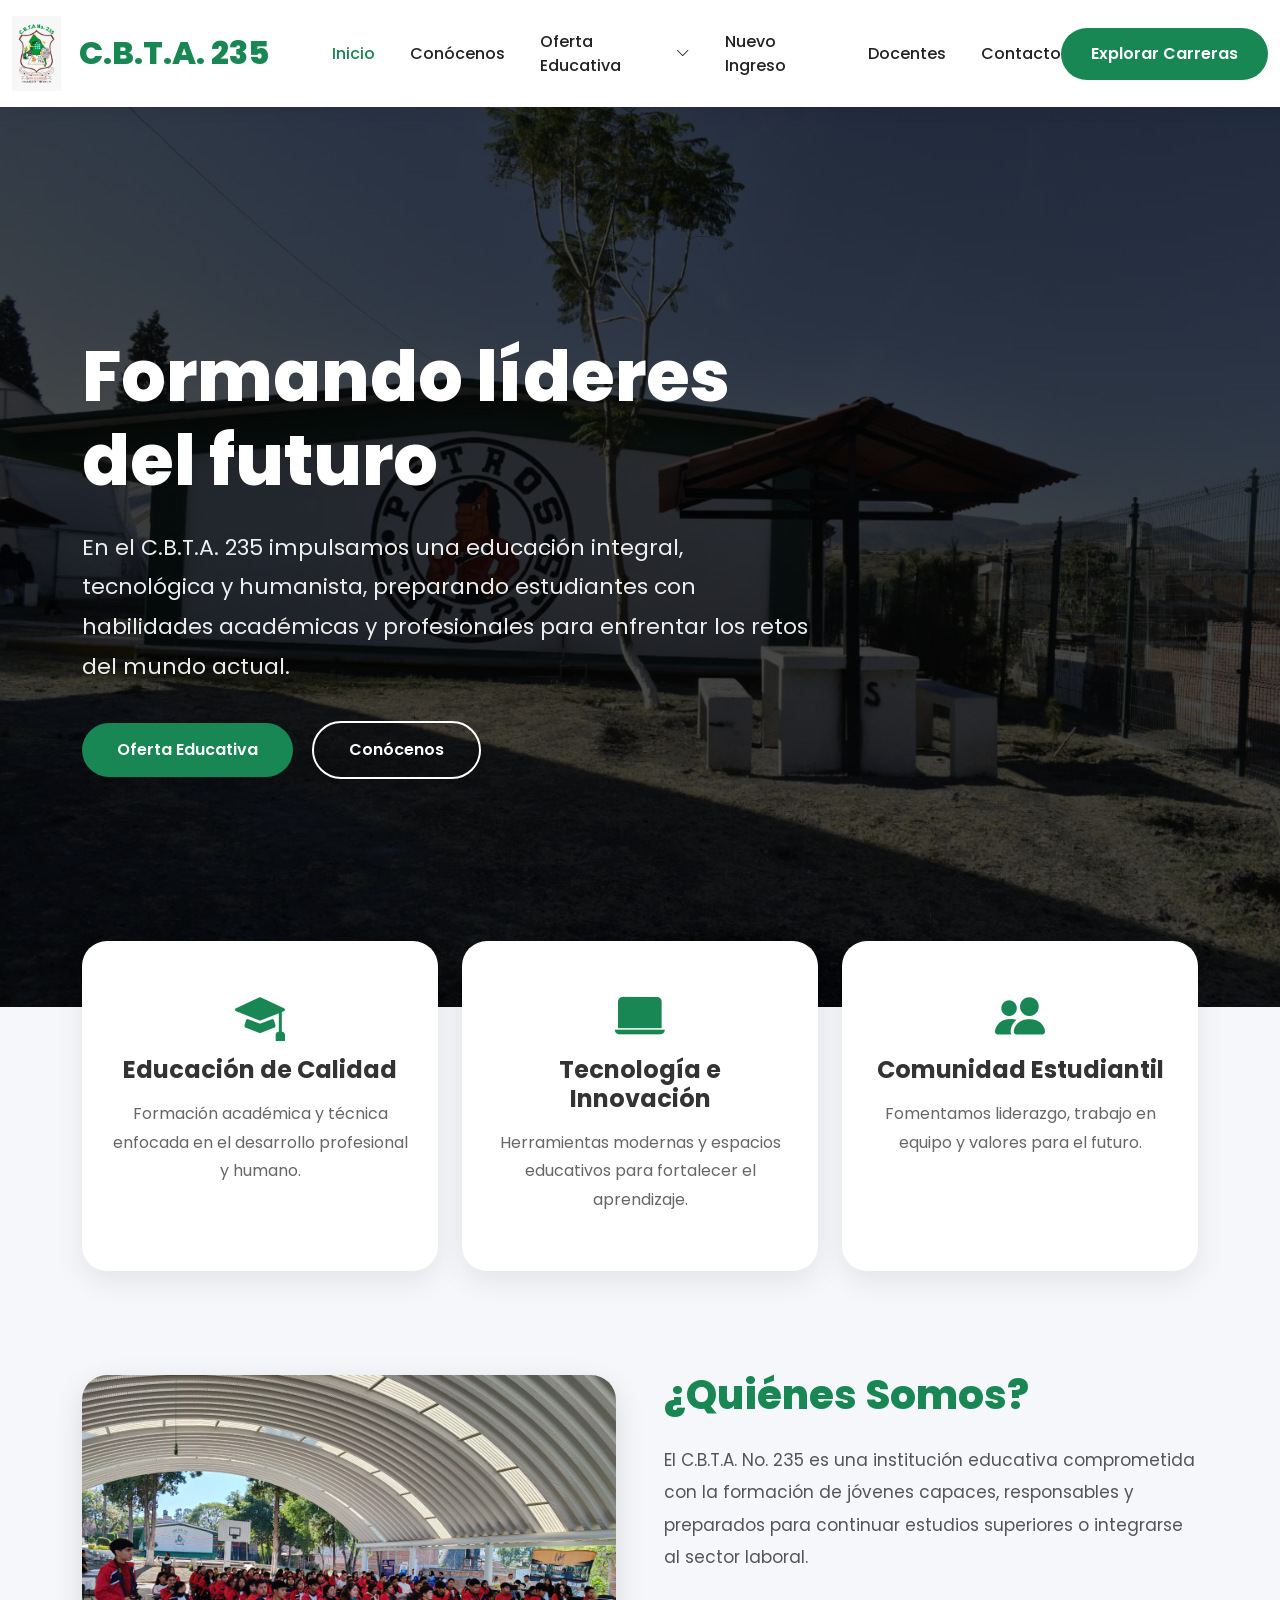
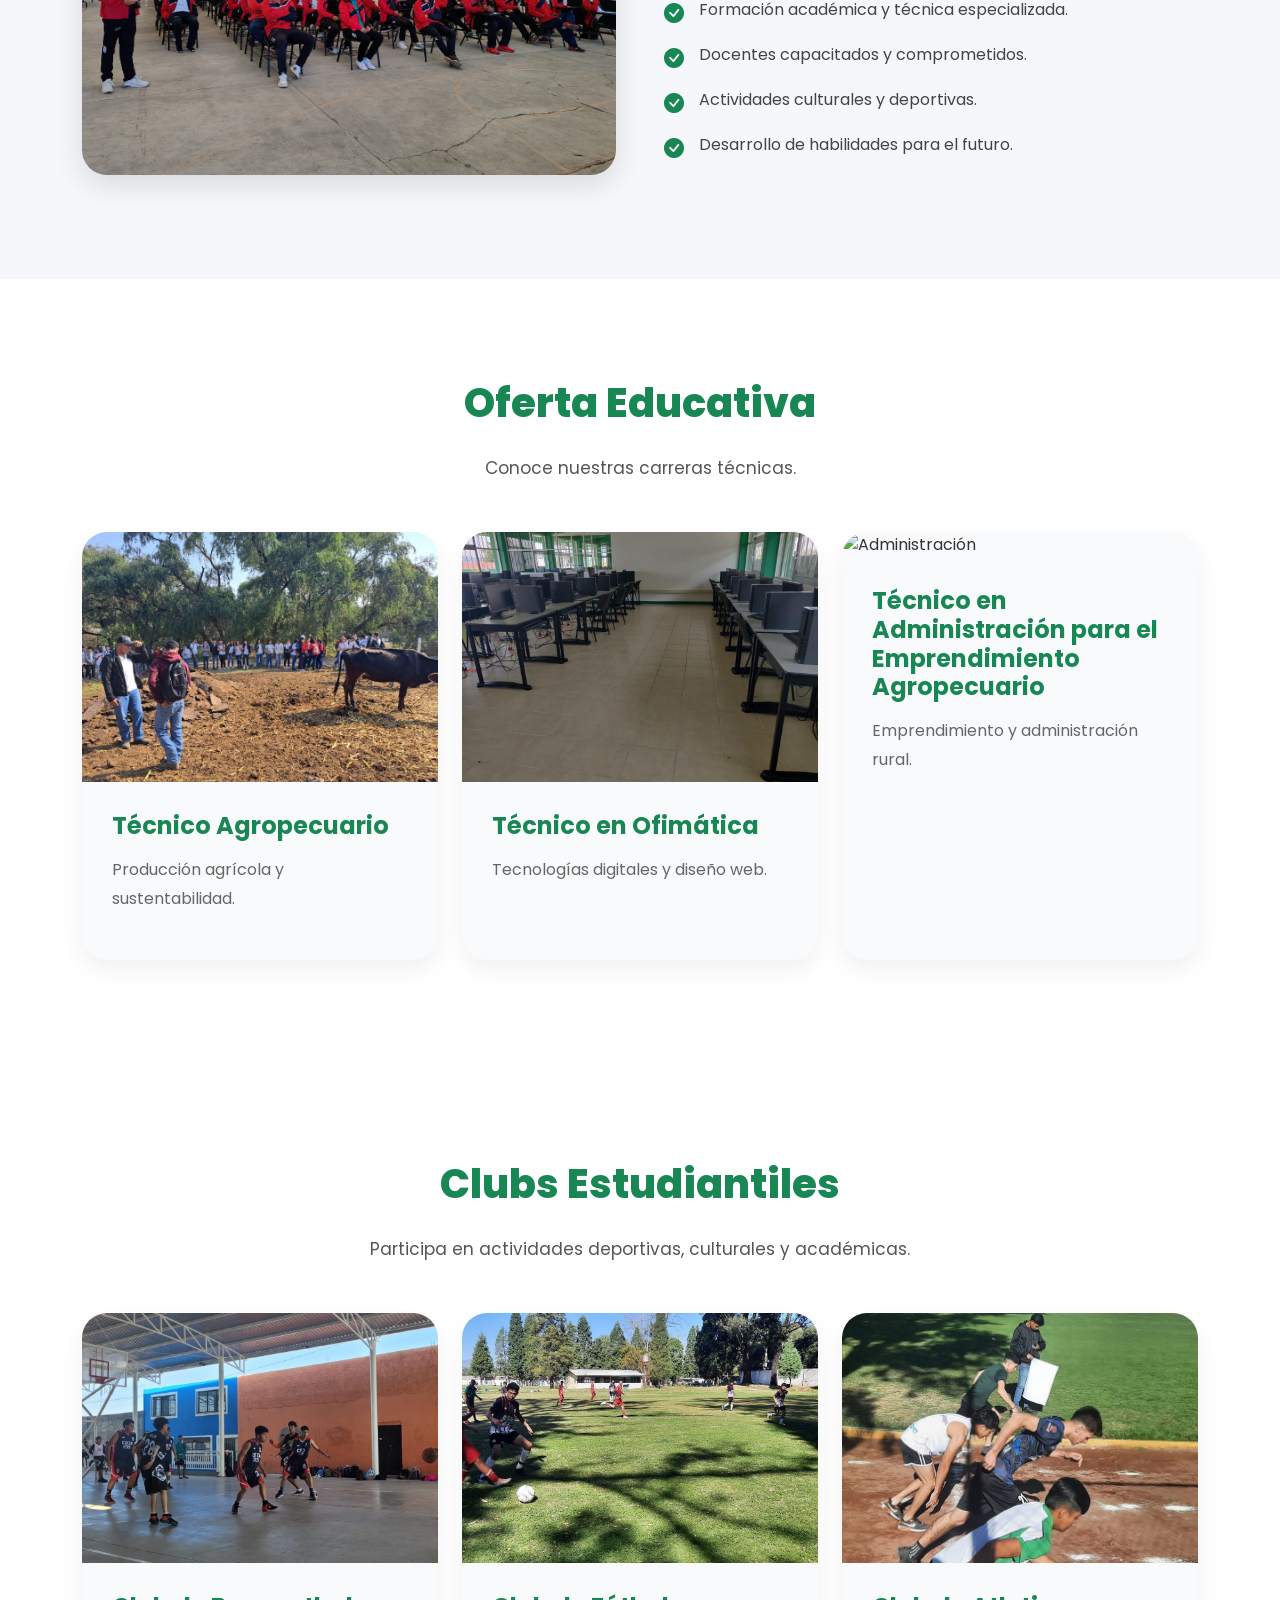
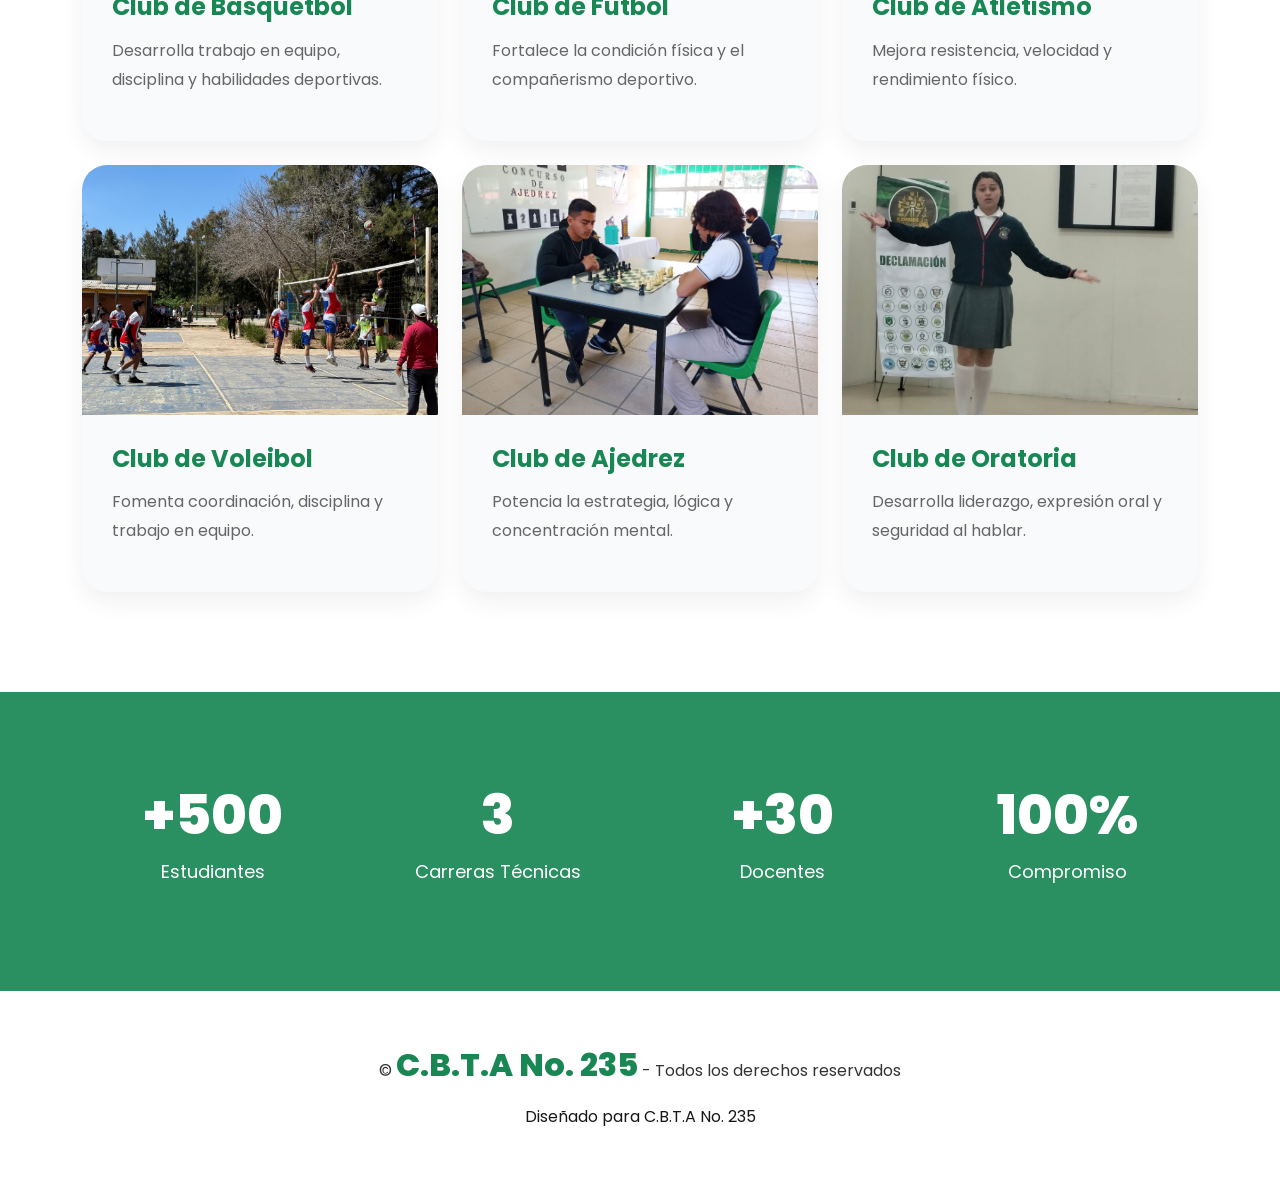
==== commit 8c283f83: "pagina sin imagenes de admin" ====
--- a/Pagina/index.html
+++ b/Pagina/index.html
@@ -672,12 +672,6 @@
     </li>
 
     <li>
-      <a href="events.html">
-        Eventos
-      </a>
-    </li>
-
-    <li>
       <a href="contact.html">
         Contacto
       </a>
@@ -947,6 +941,167 @@
 
   </section>
 
+  <!-- CLUBS -->
+<section class="careers clubs-section">
+
+  <div class="container">
+
+    <!-- TITULO -->
+
+    <div class="text-center mb-5">
+
+      <h2 class="section-title">
+        Clubs Estudiantiles
+      </h2>
+
+      <p class="section-text">
+        Participa en actividades deportivas, culturales y académicas.
+      </p>
+
+    </div>
+
+    <!-- TARJETAS -->
+
+    <div class="row g-4 justify-content-center">
+
+      <!-- BASQUETBOL -->
+
+      <div class="col-lg-4 col-md-6">
+
+        <div class="career-box">
+
+          <img src="assets/img/basquetbol.jpg" alt="Basquetbol">
+
+          <div class="career-content">
+
+            <h4>Club de Basquetbol</h4>
+
+            <p>
+              Desarrolla trabajo en equipo, disciplina y habilidades deportivas.
+            </p>
+
+          </div>
+
+        </div>
+
+      </div>
+
+      <!-- FUTBOL -->
+
+      <div class="col-lg-4 col-md-6">
+
+        <div class="career-box">
+
+          <img src="assets/img/futbol.jpg" alt="Fútbol">
+
+          <div class="career-content">
+
+            <h4>Club de Fútbol</h4>
+
+            <p>
+              Fortalece la condición física y el compañerismo deportivo.
+            </p>
+
+          </div>
+
+        </div>
+
+      </div>
+
+      <!-- ATLETISMO -->
+
+      <div class="col-lg-4 col-md-6">
+
+        <div class="career-box">
+
+          <img src="assets/img/atletismo.jpg" alt="Atletismo">
+
+          <div class="career-content">
+
+            <h4>Club de Atletismo</h4>
+
+            <p>
+              Mejora resistencia, velocidad y rendimiento físico.
+            </p>
+
+          </div>
+
+        </div>
+
+      </div>
+
+      <!-- VOLEIBOL -->
+
+<div class="col-lg-4 col-md-6">
+
+  <div class="career-box">
+
+    <img src="assets/img/bolibol.jpg" alt="Voleibol">
+
+    <div class="career-content">
+
+      <h4>Club de Voleibol</h4>
+
+      <p>
+        Fomenta coordinación, disciplina y trabajo en equipo.
+      </p>
+
+    </div>
+
+  </div>
+
+</div>
+
+      <!-- AJEDREZ -->
+
+      <div class="col-lg-4 col-md-6">
+
+        <div class="career-box">
+
+          <img src="assets/img/ajedrez.jpg" alt="Ajedrez">
+
+          <div class="career-content">
+
+            <h4>Club de Ajedrez</h4>
+
+            <p>
+              Potencia la estrategia, lógica y concentración mental.
+            </p>
+
+          </div>
+
+        </div>
+
+      </div>
+
+      <!-- ORATORIA -->
+
+      <div class="col-lg-4 col-md-6">
+
+        <div class="career-box">
+
+          <img src="assets/img/oratoria.jpg" alt="Oratoria">
+
+          <div class="career-content">
+
+            <h4>Club de Oratoria</h4>
+
+            <p>
+              Desarrolla liderazgo, expresión oral y seguridad al hablar.
+            </p>
+
+          </div>
+
+        </div>
+
+      </div>
+
+    </div>
+
+  </div>
+
+</section>
+
   <!-- COUNTS -->
   <section class="counts">
 
